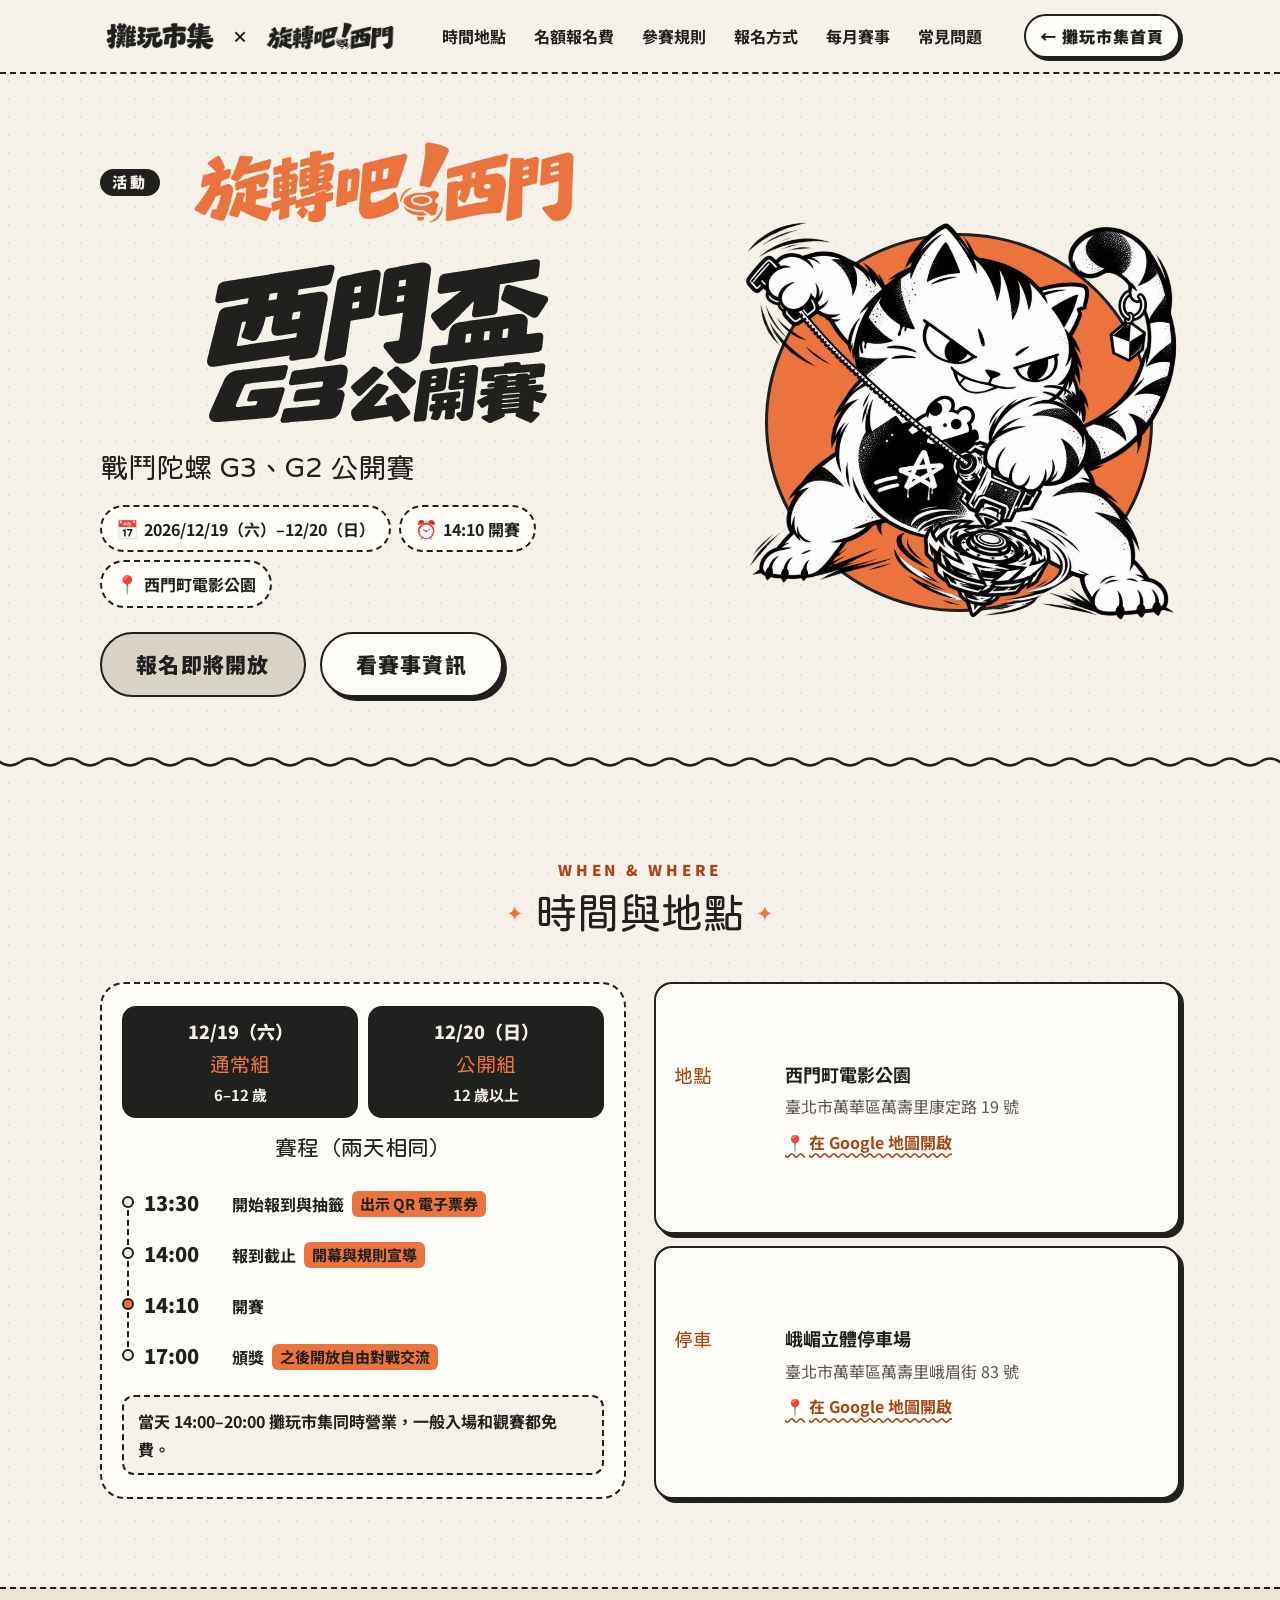
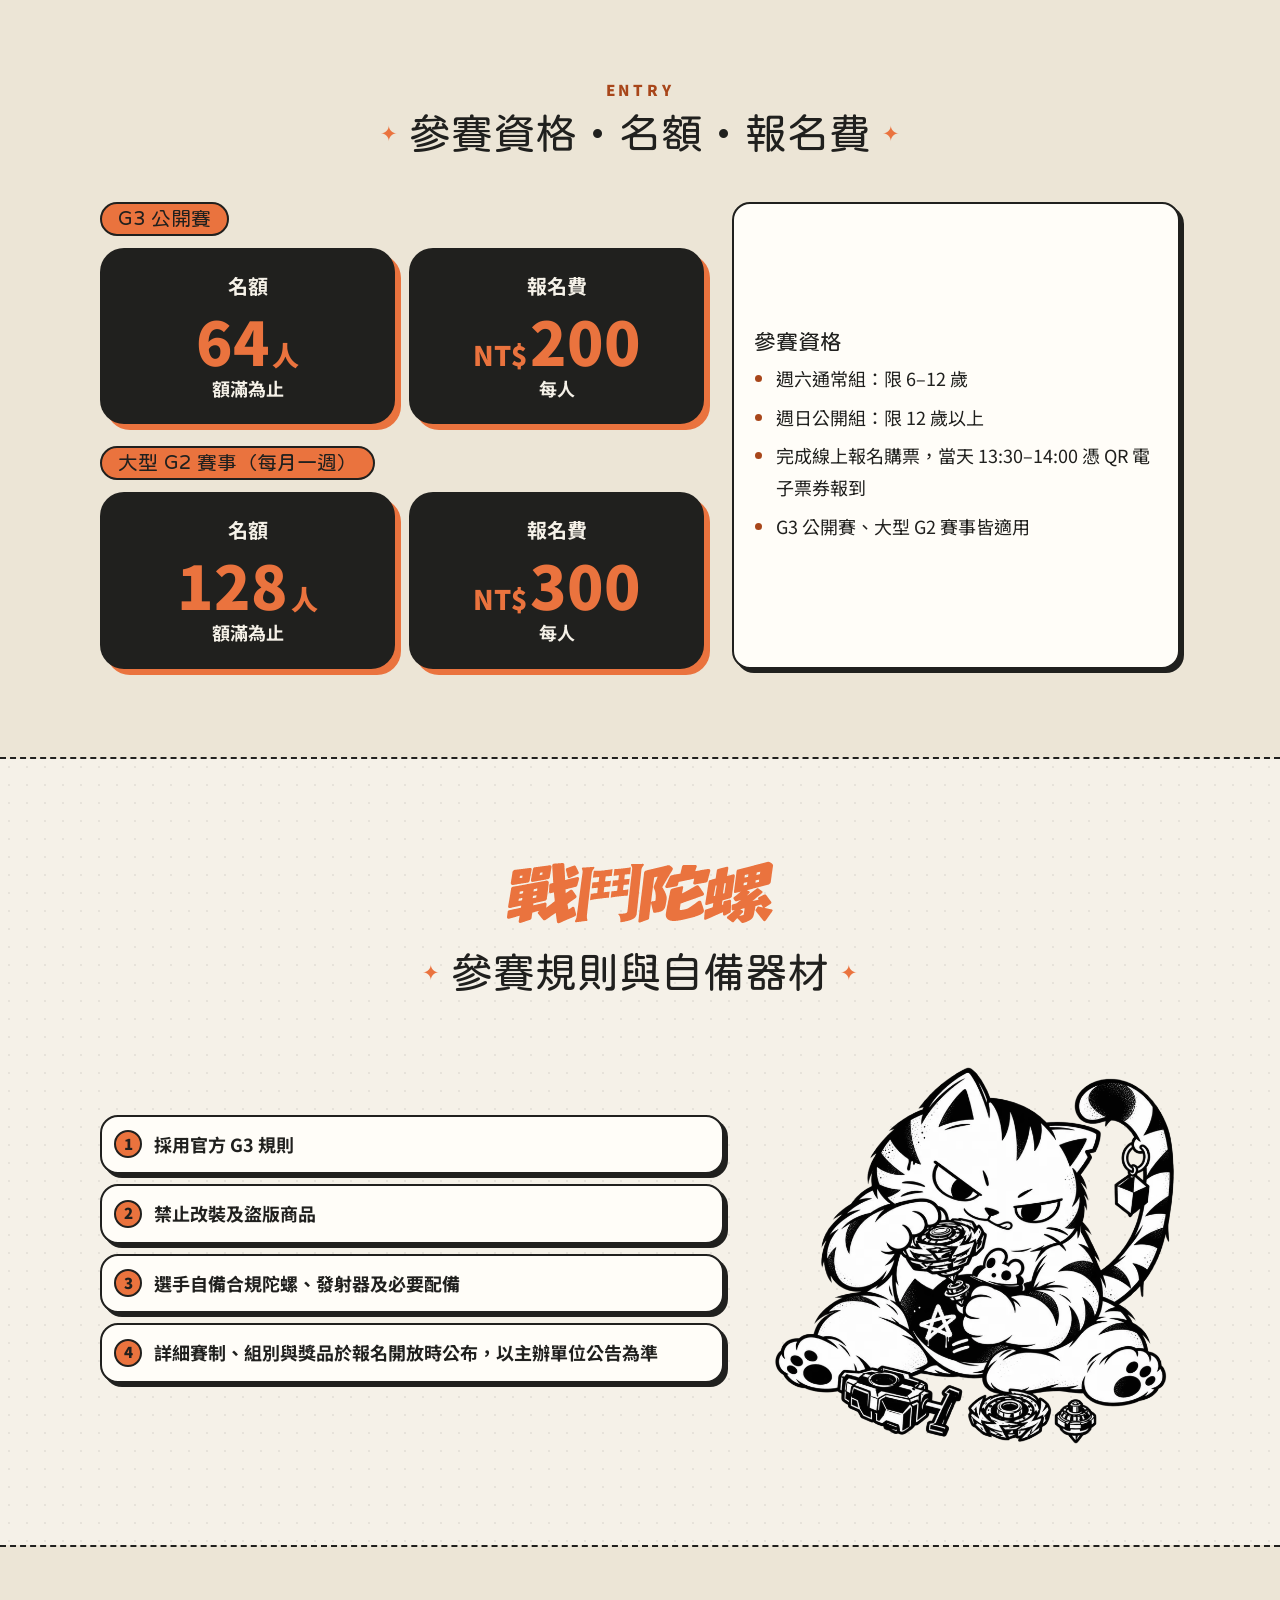
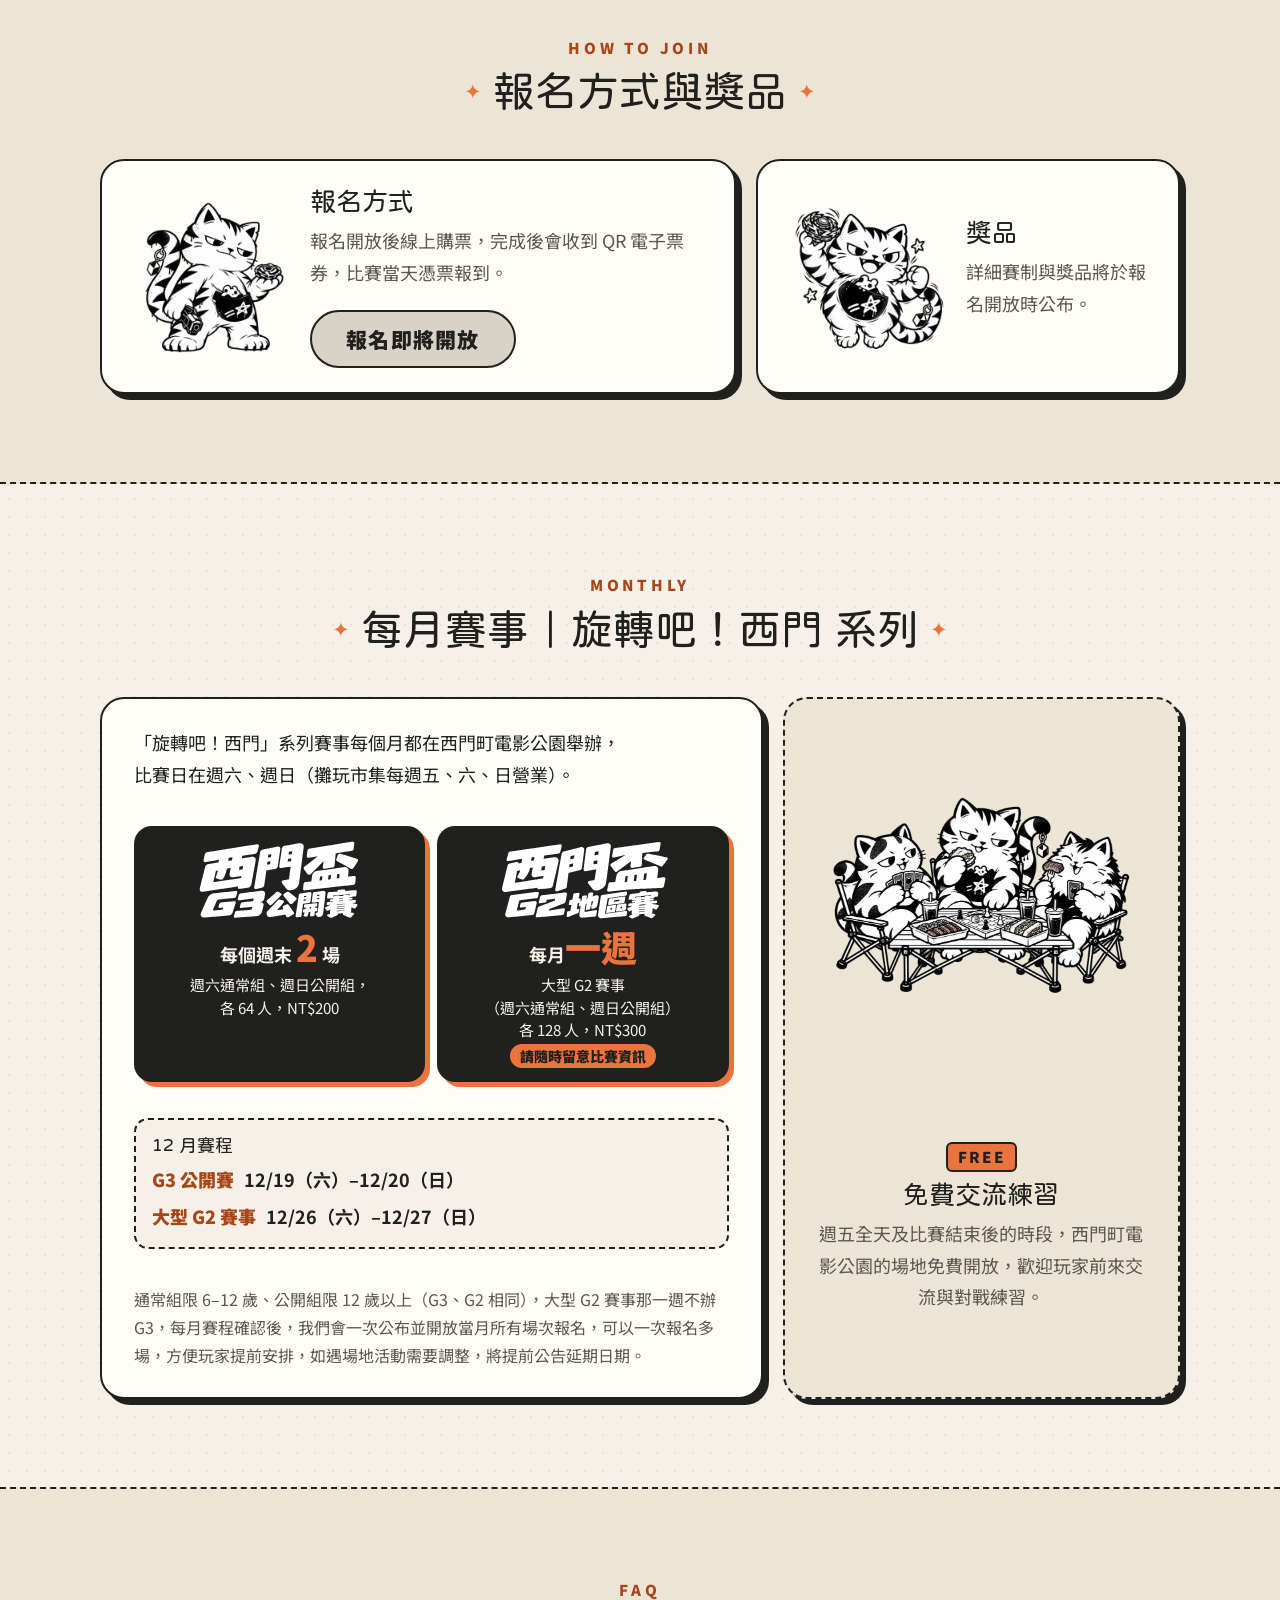
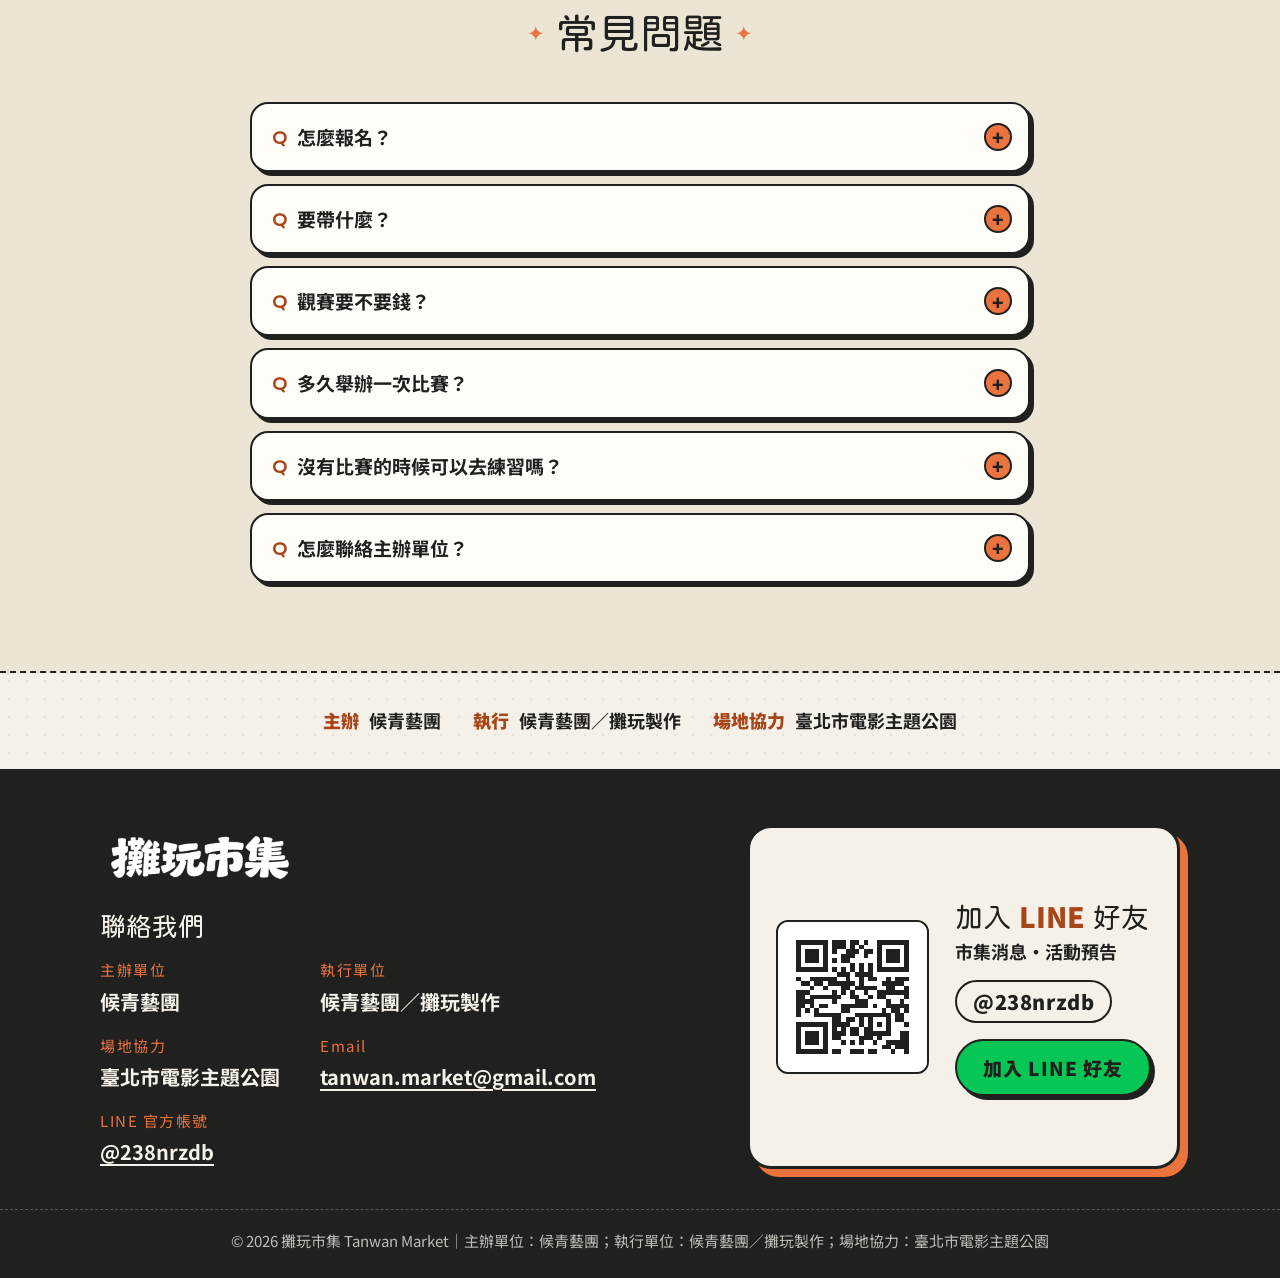
==== cup/index.html @ 3380a04d "同一段文字中間的句號改為逗號" ====
<!doctype html>
<html lang="zh-Hant-TW">
<head>
  <meta charset="utf-8">
  <meta name="viewport" content="width=device-width, initial-scale=1">

  <title>旋轉吧！西門｜西門盃 G3 公開賽 戰鬥陀螺 12/19（六）–12/20（日）｜攤玩市集</title>
  <meta name="description" content="旋轉吧！西門｜西門盃 G3 公開賽，2026/12/19（六）–12/20（日）在西門町電影公園舉行，週六通常組（6–12 歲）、週日公開組（12 歲以上），64 人，報名費每人 NT$200，觀賽免費，報名即將開放，每個週末舉辦 G3、每月一週大型 G2 賽事。">
  <meta name="theme-color" content="#F5F1E8">
  <link rel="canonical" href="https://tanwanmarket.com/cup/">

  <!-- Open Graph（分享到 LINE / Facebook 時顯示）：og:image 必須是完整網址 -->
  <meta property="og:type" content="website">
  <meta property="og:locale" content="zh_TW">
  <meta property="og:site_name" content="攤玩市集">
  <meta property="og:title" content="旋轉吧！西門｜西門盃 G3 公開賽 戰鬥陀螺">
  <meta property="og:description" content="2026/12/19（六）–12/20（日）西門町電影公園｜週六通常組、週日公開組各 64 人，觀賽免費，報名即將開放。">
  <meta property="og:url" content="https://tanwanmarket.com/cup/">
  <meta property="og:image" content="https://tanwanmarket.com/assets/cup/og-cup.png">
  <meta property="og:image:width" content="1200">
  <meta property="og:image:height" content="630">
  <meta property="og:image:alt" content="旋轉吧！西門字標、西門盃 G3 公開賽字卡與發射戰鬥陀螺的攤玩貓">
  <meta name="twitter:card" content="summary_large_image">
  <meta name="twitter:title" content="旋轉吧！西門｜西門盃 G3 公開賽 戰鬥陀螺">
  <meta name="twitter:description" content="2026/12/19（六）–12/20（日）西門町電影公園｜報名即將開放。">
  <meta name="twitter:image" content="https://tanwanmarket.com/assets/cup/og-cup.png">

  <link rel="icon" type="image/png" href="../assets/favicon.png">
  <link rel="apple-touch-icon" href="../assets/favicon.png">

  <link rel="preconnect" href="https://fonts.googleapis.com">
  <link rel="preconnect" href="https://fonts.gstatic.com" crossorigin>
  <link href="https://fonts.googleapis.com/css2?family=Huninn&family=Noto+Sans+TC:wght@400;500;700;900&display=swap" rel="stylesheet">
  <link rel="stylesheet" href="../styles.css">
  <link rel="stylesheet" href="cup.css">
  <script src="../scroll-top.js"></script>
</head>
<body class="cup-page">
  <a class="skip-link" href="#main">跳到主要內容</a>

  <header class="site-header">
    <div class="container header-inner">
      <div class="cup-brand">
        <a class="header-logo" href="../" aria-label="回攤玩市集首頁">
          <img src="../assets/logo-black.png" alt="攤玩市集" width="1200" height="391">
        </a>
        <span class="cup-brand-x" aria-hidden="true">×</span>
        <img class="cup-brand-event" src="../assets/cup/spin-ximen-black.webp" alt="旋轉吧！西門" width="1200" height="346">
      </div>
      <nav class="header-nav" aria-label="賽事選單">
        <ul>
          <li><a href="#when">時間地點</a></li>
          <li><a href="#entry">名額報名費</a></li>
          <li><a href="#rules">參賽規則</a></li>
          <li><a href="#signup">報名方式</a></li>
          <li><a href="#monthly">每月賽事</a></li>
          <li><a href="#faq">常見問題</a></li>
        </ul>
      </nav>
      <a class="btn btn-sm btn-ghost" href="../">← 攤玩市集首頁</a>
    </div>
  </header>

  <main id="main">

    <!-- ===================== 1. 賽事名稱（主視覺） ===================== -->
    <section class="cup-hero" id="top">
      <div class="container cup-hero-inner">
        <div class="cup-hero-text">
          <div class="cup-event">
            <span class="cup-event-label">活動</span>
            <img class="cup-event-logo" src="../assets/cup/spin-ximen-orange.webp" alt="旋轉吧！西門" width="1200" height="346" fetchpriority="high">
          </div>
          <h1 class="cup-title">
            <picture>
              <source srcset="../assets/cup/ximen-cup-g3-black.svg" type="image/svg+xml">
              <img src="../assets/cup/ximen-cup-g3-black.webp" alt="西門盃 G3 公開賽" width="1200" height="400" fetchpriority="high">
            </picture>
          </h1>
          <p class="cup-sub">戰鬥陀螺 G3、G2 公開賽</p>

          <ul class="hero-facts">
            <li><span class="fact-icon" aria-hidden="true">📅</span>2026/12/19（六）–12/20（日）</li>
            <li><span class="fact-icon" aria-hidden="true">⏰</span>14:10 開賽</li>
            <li><span class="fact-icon" aria-hidden="true">📍</span>西門町電影公園</li>
          </ul>

          <div class="hero-actions">
            <!-- ✏️ 報名按鈕：之後換成售票平台連結（寫法見 #signup 區塊的註解） -->
            <button class="btn btn-lg btn-disabled" type="button" disabled>報名即將開放</button>
            <a class="btn btn-ghost btn-lg" href="#when">看賽事資訊</a>
          </div>
        </div>
        <div class="cup-hero-art">
          <img src="../assets/cup/cat-rip.webp" alt="攤玩貓用力拉繩，發射戰鬥陀螺" width="800" height="800" fetchpriority="high">
        </div>
      </div>
    </section>

    <!-- ===================== 2–3. 日期時間、地點 ===================== -->
    <section class="section" id="when" aria-labelledby="when-title">
      <div class="container">
        <header class="section-head">
          <p class="eyebrow">WHEN &amp; WHERE</p>
          <h2 id="when-title">時間與地點</h2>
        </header>

        <div class="cup-when">
          <div class="schedule cup-schedule">
            <ul class="cup-days">
              <li><span class="cup-day-date">12/19（六）</span><span class="cup-day-group">通常組<small>6–12 歲</small></span></li>
              <li><span class="cup-day-date">12/20（日）</span><span class="cup-day-group">公開組<small>12 歲以上</small></span></li>
            </ul>
            <h3>賽程（兩天相同）</h3>
            <ol class="timeline cup-timeline">
              <li><time>13:30</time><span>開始報到與抽籤<small>出示 QR 電子票券</small></span></li>
              <li><time>14:00</time><span>報到截止<small>開幕與規則宣導</small></span></li>
              <li class="is-key"><time>14:10</time><span>開賽</span></li>
              <li><time>17:00</time><span>頒獎<small>之後開放自由對戰交流</small></span></li>
            </ol>
            <p class="cup-note">當天 14:00–20:00 攤玩市集同時營業，一般入場和觀賽都免費。</p>
          </div>

          <dl class="info-list">
            <div class="info-item">
              <dt>地點</dt>
              <dd>
                西門町電影公園<br>
                <span class="muted">臺北市萬華區萬壽里康定路 19 號</span><br>
                <a class="map-link" href="https://www.google.com/maps/search/?api=1&amp;query=%E8%87%BA%E5%8C%97%E5%B8%82%E8%90%AC%E8%8F%AF%E5%8D%80%E5%BA%B7%E5%AE%9A%E8%B7%AF19%E8%99%9F%20%E8%A5%BF%E9%96%80%E7%94%BA%E9%9B%BB%E5%BD%B1%E5%85%AC%E5%9C%92" target="_blank" rel="noopener">在 Google 地圖開啟<span class="sr-only">（另開新分頁）</span></a>
              </dd>
            </div>
            <div class="info-item">
              <dt>停車</dt>
              <dd>
                峨嵋立體停車場<br>
                <span class="muted">臺北市萬華區萬壽里峨眉街 83 號</span><br>
                <a class="map-link" href="https://www.google.com/maps/search/?api=1&amp;query=%E8%87%BA%E5%8C%97%E5%B8%82%E8%90%AC%E8%8F%AF%E5%8D%80%E5%B3%A8%E7%9C%89%E8%A1%9783%E8%99%9F%20%E5%B3%A8%E5%B5%8B%E7%AB%8B%E9%AB%94%E5%81%9C%E8%BB%8A%E5%A0%B4" target="_blank" rel="noopener">在 Google 地圖開啟<span class="sr-only">（另開新分頁）</span></a>
              </dd>
            </div>
          </dl>
        </div>
      </div>
    </section>

    <!-- ===================== 4–5. 參賽資格、名額與報名費 ===================== -->
    <section class="section section-alt" id="entry" aria-labelledby="entry-title">
      <div class="container">
        <header class="section-head">
          <p class="eyebrow">ENTRY</p>
          <h2 id="entry-title"><span class="nobr">參賽資格・</span><span class="nobr">名額・報名費</span></h2>
        </header>

        <div class="cup-entry">
          <div class="cup-entry-groups">
          <section class="cup-entry-group">
            <h3 class="cup-entry-label">G3 公開賽</h3>
            <div class="cup-entry-stats">
              <article class="cup-stat">
                <h4>名額</h4>
                <p class="cup-stat-num">64<span>人</span></p>
                <p class="cup-stat-note">額滿為止</p>
              </article>
              <article class="cup-stat">
                <h4>報名費</h4>
                <p class="cup-stat-num"><span class="cup-stat-unit">NT$</span>200</p>
                <p class="cup-stat-note">每人</p>
              </article>
            </div>
          </section>
          <section class="cup-entry-group">
            <h3 class="cup-entry-label">大型 G2 賽事<span class="nobr">（每月一週）</span></h3>
            <div class="cup-entry-stats">
              <article class="cup-stat">
                <h4>名額</h4>
                <p class="cup-stat-num">128<span>人</span></p>
                <p class="cup-stat-note">額滿為止</p>
              </article>
              <article class="cup-stat">
                <h4>報名費</h4>
                <p class="cup-stat-num"><span class="cup-stat-unit">NT$</span>300</p>
                <p class="cup-stat-note">每人</p>
              </article>
            </div>
          </section>
          </div>
          <article class="rule-card cup-entry-card">
            <h3>參賽資格</h3>
            <ul>
              <li>週六通常組：<span class="nobr">限 6–12 歲</span></li>
              <li>週日公開組：<span class="nobr">限 12 歲以上</span></li>
              <li>完成線上報名購票，當天 <span class="nobr">13:30–14:00</span> 憑 QR 電子票券報到</li>
              <li>G3 公開賽、大型 G2 賽事皆適用</li>
            </ul>
          </article>
        </div>
      </div>
    </section>

    <!-- ===================== 6. 參賽規則與自備器材 ===================== -->
    <section class="section" id="rules" aria-labelledby="rules-title">
      <div class="container">
        <header class="section-head">
          <picture class="cup-deco">
            <source srcset="../assets/cup/beyblade-title-orange.svg" type="image/svg+xml">
            <img src="../assets/cup/beyblade-title-orange.webp" alt="" width="1200" height="400" loading="lazy">
          </picture>
          <h2 id="rules-title">參賽規則與自備器材</h2>
        </header>

        <div class="cup-rules">
          <ul class="cup-rule-list">
            <li>採用官方 G3 規則</li>
            <li>禁止改裝及盜版商品</li>
            <li>選手自備合規陀螺、發射器及必要配備</li>
            <li>詳細賽制、組別與獎品於報名開放時公布，以主辦單位公告為準</li>
          </ul>
          <div class="cup-rules-art">
            <img src="../assets/cup/cat-tune.webp" alt="攤玩貓坐著調整戰鬥陀螺" width="800" height="800" loading="lazy">
          </div>
        </div>
      </div>
    </section>

    <!-- ===================== 7–8. 報名方式、獎品 ===================== -->
    <section class="section section-alt" id="signup" aria-labelledby="signup-title">
      <div class="container">
        <header class="section-head">
          <p class="eyebrow">HOW TO JOIN</p>
          <h2 id="signup-title">報名方式與獎品</h2>
        </header>

        <div class="cup-signup">
          <article class="cup-card cup-card-signup">
            <img class="cup-card-cat" src="../assets/cup/cat-challenge.webp" alt="攤玩貓拿著戰鬥陀螺，準備賽前挑戰" width="800" height="800" loading="lazy">
            <div>
              <h3>報名方式</h3>
              <p>報名開放後線上購票，完成後會收到 QR 電子票券，比賽當天憑票報到。</p>
              <!-- ✏️ 報名按鈕：之後換成售票平台連結，例如
                   <a class="btn btn-lg" href="售票平台網址" target="_blank" rel="noopener">立即報名<span class="sr-only">（另開新分頁）</span></a>
                   主視覺的「報名即將開放」按鈕也要一起換。 -->
              <button class="btn btn-lg btn-disabled" type="button" disabled>報名即將開放</button>
            </div>
          </article>
          <article class="cup-card">
            <img class="cup-card-cat" src="../assets/cup/cat-victory.webp" alt="攤玩貓舉著陀螺勝利歡呼" width="800" height="800" loading="lazy">
            <div>
              <h3>獎品</h3>
              <p>詳細賽制與獎品將於報名開放時公布。</p>
            </div>
          </article>
        </div>
      </div>
    </section>

    <!-- ===================== 每月賽事（旋轉吧！西門 系列） ===================== -->
    <section class="section" id="monthly" aria-labelledby="monthly-title">
      <div class="container">
        <header class="section-head">
          <p class="eyebrow">MONTHLY</p>
          <h2 id="monthly-title"><span class="nobr">每月賽事｜</span><span class="nobr">旋轉吧！西門 系列</span></h2>
        </header>

        <div class="cup-monthly">
          <article class="cup-card cup-monthly-main">
            <p>「旋轉吧！西門」系列賽事每個月都在西門町電影公園舉辦，<span class="nobr">比賽日在週六、週日</span>（攤玩市集每週五、六、日營業）。</p>
            <ul class="cup-monthly-types">
              <li><picture class="cup-monthly-mark"><source srcset="../assets/cup/ximen-cup-g3-white.svg" type="image/svg+xml"><img src="../assets/cup/ximen-cup-g3-white.webp" alt="西門盃 G3 公開賽" width="1200" height="400" loading="lazy"></picture><span class="cup-monthly-count">每個週末 <strong>2</strong> 場</span><span class="cup-monthly-detail">週六通常組、週日公開組，<span class="nobr">各 64 人，NT$200</span></span></li>
              <li><picture class="cup-monthly-mark"><source srcset="../assets/cup/ximen-cup-g2-white.svg" type="image/svg+xml"><img src="../assets/cup/ximen-cup-g2-white.webp" alt="西門盃 G2 地區賽" width="1200" height="400" loading="lazy"></picture><span class="cup-monthly-count">每月<strong>一週</strong></span><span class="cup-monthly-detail">大型 G2 賽事<span class="nobr">（週六通常組、週日公開組）</span><br><span class="nobr">各 128 人，NT$300</span></span><span class="cup-monthly-tip">請隨時留意比賽資訊</span></li>
            </ul>
            <div class="cup-month-plan">
              <h3>12 月賽程</h3>
              <ul>
                <li><span class="cup-month-type">G3 公開賽</span><span><span class="nobr">12/19（六）–12/20（日）</span></span></li>
                <li><span class="cup-month-type">大型 G2 賽事</span><span class="nobr">12/26（六）–12/27（日）</span></li>
              </ul>
            </div>
            <p class="cup-monthly-note">通常組<span class="nobr">限 6–12 歲</span>、公開組<span class="nobr">限 12 歲以上</span>（G3、G2 相同），大型 G2 賽事那一週不辦 G3，每月賽程確認後，我們會一次公布並開放當月所有場次報名，可以一次報名多場，方便玩家提前安排，如遇場地活動需要調整，將提前公告延期日期。</p>
          </article>
          <article class="cup-card cup-practice">
            <img class="cup-card-cat cup-practice-art" src="../assets/cup/cat-friends-camp.webp" alt="攤玩貓和朋友在露營桌邊吃東西、玩桌遊" width="900" height="675" loading="lazy">
            <div>
              <p class="cup-practice-tag">FREE</p>
              <h3>免費交流練習</h3>
              <p>週五全天及比賽結束後的時段，西門町電影公園的場地免費開放，歡迎玩家前來交流與對戰練習。</p>
            </div>
          </article>
        </div>
      </div>
    </section>

    <!-- ===================== 9. 注意事項／FAQ ===================== -->
    <section class="section section-alt" id="faq" aria-labelledby="faq-title">
      <div class="container container-narrow">
        <header class="section-head">
          <p class="eyebrow">FAQ</p>
          <h2 id="faq-title">常見問題</h2>
        </header>

        <div class="faq-list">
          <details class="faq">
            <summary>怎麼報名？</summary>
            <div class="faq-body"><p>報名開放後線上購票，完成後會收到 QR 電子票券，比賽當天 13:30 開始報到、14:00 報到截止，現場出示 QR 電子票券即可。</p></div>
          </details>
          <details class="faq">
            <summary>要帶什麼？</summary>
            <div class="faq-body"><p>QR 電子票券，以及自備的合規陀螺、發射器及必要配備，禁止改裝及盜版商品。</p></div>
          </details>
          <details class="faq">
            <summary>觀賽要不要錢？</summary>
            <div class="faq-body"><p>不用，觀賽免費，當天 14:00–20:00 攤玩市集同時營業，一般入場也免費。</p></div>
          </details>
          <details class="faq">
            <summary>多久舉辦一次比賽？</summary>
            <div class="faq-body"><p>每個週末都有比賽：週六通常組、週日公開組各 1 場 G3 公開賽；每月一週舉辦大型 G2 賽事（週六通常組、週日公開組），該週不辦 G3，通常組<span class="nobr">限 6–12 歲</span>、公開組<span class="nobr">限 12 歲以上</span>，當月賽程確認後會一次開放報名，可以一次報名多場，請追蹤 LINE 官方帳號 <a href="https://line.me/R/ti/p/@238nrzdb" target="_blank" rel="noopener">@238nrzdb<span class="sr-only">（另開新分頁）</span></a> 取得最新公告。</p></div>
          </details>
          <details class="faq">
            <summary>沒有比賽的時候可以去練習嗎？</summary>
            <div class="faq-body"><p>可以，週五全天及比賽結束後的時段，西門町電影公園的場地免費開放，歡迎來交流與對戰練習。</p></div>
          </details>
          <details class="faq">
            <summary>怎麼聯絡主辦單位？</summary>
            <div class="faq-body"><p>Email：<a href="mailto:tanwan.market@gmail.com">tanwan.market@gmail.com</a>；LINE 官方帳號：<a href="https://line.me/R/ti/p/@238nrzdb" target="_blank" rel="noopener">@238nrzdb<span class="sr-only">（另開新分頁）</span></a></p></div>
          </details>
        </div>
      </div>
    </section>

    <!-- ===================== 10. 主辦與場地協力 ===================== -->
    <section class="section cup-org" aria-labelledby="org-title">
      <div class="container">
        <h2 id="org-title" class="sr-only">主辦與場地協力</h2>
        <dl class="cup-org-list">
          <div><dt>主辦</dt><dd>候青藝團</dd></div>
          <div><dt>執行</dt><dd>候青藝團／攤玩製作</dd></div>
          <div><dt>場地協力</dt><dd>臺北市電影主題公園</dd></div>
        </dl>
      </div>
    </section>

  </main>

  <!-- ===================== 11. 頁尾／聯絡（同首頁） ===================== -->
  <footer class="site-footer" id="contact" aria-labelledby="contact-title">
    <div class="container footer-inner">
      <div class="footer-info">
        <img class="footer-logo" src="../assets/logo-white.png" alt="攤玩市集" width="1200" height="391" loading="lazy">
        <h2 id="contact-title">聯絡我們</h2>
        <ul class="contact-list">
          <li>
            <span class="contact-label">主辦單位</span>
            <span class="contact-value">候青藝團</span>
          </li>
          <li>
            <span class="contact-label">執行單位</span>
            <span class="contact-value">候青藝團／攤玩製作</span>
          </li>
          <li>
            <span class="contact-label">場地協力</span>
            <span class="contact-value">臺北市電影主題公園</span>
          </li>
          <li>
            <span class="contact-label">Email</span>
            <a href="mailto:tanwan.market@gmail.com">tanwan.market@gmail.com</a>
          </li>
          <li>
            <span class="contact-label">LINE 官方帳號</span>
            <a href="https://line.me/R/ti/p/@238nrzdb" target="_blank" rel="noopener">@238nrzdb<span class="sr-only">（另開新分頁）</span></a>
          </li>
        </ul>
      </div>
      <!-- LINE 加好友卡片：QR code 內容為 https://lin.ee/N8RTbE3（assets/line-qr-code.svg）；手機版不顯示 QR code -->
      <div class="line-card">
        <img class="line-card-qr" src="../assets/line-qr-code.svg" alt="攤玩市集 LINE 官方帳號加好友 QR code，ID：@238nrzdb" width="168" height="168" loading="lazy">
        <div class="line-card-body">
          <p class="line-card-title">加入 <span>LINE</span> 好友</p>
          <p class="line-card-sub">市集消息・活動預告</p>
          <a class="line-card-id" href="https://line.me/R/ti/p/@238nrzdb" target="_blank" rel="noopener">@238nrzdb<span class="sr-only">（另開新分頁）</span></a>
          <a class="btn btn-line" href="https://line.me/R/ti/p/@238nrzdb" target="_blank" rel="noopener">加入 LINE 好友<span class="sr-only">（另開新分頁）</span></a>
        </div>
      </div>
    </div>
    <p class="copyright"><span class="nobr">© 2026 攤玩市集 Tanwan Market</span>｜<span class="nobr">主辦單位：候青藝團；</span><span class="nobr">執行單位：候青藝團／攤玩製作；</span><span class="nobr">場地協力：臺北市電影主題公園</span></p>
  </footer>
</body>
</html>
---- styles.css ----
/* =========================================================
   攤玩市集 — 溫暖、有玩心的街頭市集風
   品牌色：品牌黑 #20201E／暖米白 #F5F1E8／活動橘 #EA733E
   ========================================================= */

:root {
  --ink: #20201E;
  --paper: #F5F1E8;
  --paper-deep: #ECE5D6;
  --white: #FFFDF8;
  --orange: #EA733E;
  --orange-ink: #A8461A;      /* 米白底上的橘色小字，對比 ≥ 4.5 */
  --muted: #5A574F;
  --line: #20201E;

  --font-body: "Noto Sans TC", "PingFang TC", "Microsoft JhengHei", system-ui, sans-serif;
  --font-fun: "Huninn", "Noto Sans TC", "PingFang TC", "Microsoft JhengHei", sans-serif;

  --radius: 18px;
  --shadow: 4px 4px 0 var(--ink);
  --shadow-lg: 6px 6px 0 var(--ink);
  --header-h: 64px;
}

/* ---------- base ---------- */
*,
*::before,
*::after { box-sizing: border-box; }

html {
  scroll-behavior: smooth;
  scroll-padding-top: calc(var(--header-h) + 12px);
  -webkit-text-size-adjust: 100%;
}

body {
  margin: 0;
  background: var(--paper);
  color: var(--ink);
  font-family: var(--font-body);
  font-size: 1.125rem;
  line-height: 1.75;
  /* 淡淡的紙張點點紋理 */
  background-image: radial-gradient(rgba(32, 32, 30, .07) 1px, transparent 1px);
  background-size: 18px 18px;
}

img { max-width: 100%; height: auto; display: block; }

h1, h2, h3 { line-height: 1.3; margin: 0; text-wrap: balance; }
h2, h3 { font-family: var(--font-fun); font-weight: 400; }

p { margin: 0 0 1em; }

a { color: inherit; }

:focus-visible {
  outline: 3px solid var(--orange);
  outline-offset: 3px;
  border-radius: 6px;
}

.sr-only {
  position: absolute !important;
  width: 1px; height: 1px;
  padding: 0; margin: -1px;
  overflow: hidden; clip: rect(0 0 0 0);
  white-space: nowrap; border: 0;
}

.skip-link {
  position: absolute;
  left: 12px; top: -60px;
  z-index: 100;
  background: var(--ink);
  color: var(--paper);
  padding: 10px 16px;
  border-radius: 10px;
  text-decoration: none;
  font-weight: 700;
}
.skip-link:focus { top: 12px; }

.container {
  width: 100%;
  max-width: 1120px;
  margin: 0 auto;
  padding: 0 20px;
}
.container-narrow { max-width: 820px; }

.muted { color: var(--muted); }

/* ---------- buttons ---------- */
.btn {
  display: inline-flex;
  align-items: center;
  justify-content: center;
  gap: .4em;
  min-height: 48px;
  padding: 10px 26px;
  border: 2.5px solid var(--ink);
  border-radius: 999px;
  background: var(--orange);
  color: var(--ink);
  font-family: var(--font-body);
  font-size: 1.1875rem;
  font-weight: 900;
  letter-spacing: .06em;
  text-decoration: none;
  box-shadow: var(--shadow);
  transition: transform .15s ease, box-shadow .15s ease, background-color .15s ease;
}
.btn:hover {
  transform: translate(-2px, -2px);
  box-shadow: var(--shadow-lg);
}
.btn:active {
  transform: translate(3px, 3px);
  box-shadow: 1px 1px 0 var(--ink);
}
.btn-lg { min-height: 56px; padding: 12px 34px; font-size: 1.3125rem; }
.btn-sm { min-height: 40px; padding: 6px 18px; font-size: 1rem; box-shadow: 3px 3px 0 var(--ink); }
.btn-ghost { background: var(--white); }
.btn-line { background: #06C755; color: var(--ink); }
.btn-disabled,
.btn-disabled:hover {
  background: #D9D3C7;
  color: var(--ink);
  box-shadow: none;
  transform: none;
  cursor: not-allowed;
}

/* ---------- sticker label ---------- */
.sticker {
  display: inline-block;
  margin: 0 0 14px;
  padding: 4px 14px;
  background: var(--white);
  border: 2px solid var(--ink);
  border-radius: 8px;
  font-family: var(--font-fun);
  font-size: 1rem;
  letter-spacing: .05em;
  transform: rotate(-3deg);
  box-shadow: 3px 3px 0 var(--ink);
}
.sticker-orange { background: var(--orange); }

/* ---------- header ---------- */
.site-header {
  position: sticky;
  top: 0;
  z-index: 50;
  background: rgba(245, 241, 232, .94);
  backdrop-filter: blur(6px);
  border-bottom: 2px dashed var(--ink);
}
.header-inner {
  display: flex;
  align-items: center;
  justify-content: space-between;
  gap: 16px;
  height: var(--header-h);
}
.header-logo img { width: 120px; }
.header-nav { display: none; }
.header-nav ul {
  display: flex;
  gap: 4px;
  list-style: none;
  margin: 0; padding: 0;
}
.header-nav a {
  display: block;
  padding: 6px 12px;
  border-radius: 999px;
  font-weight: 700;
  font-size: 1rem;
  text-decoration: none;
}
.header-nav a:hover { background: var(--paper-deep); }

/* ---------- hero ---------- */
.hero {
  position: relative;
  padding: 36px 0 56px;
  overflow: hidden;
}
.hero::after {
  /* 底部手繪波浪 */
  content: "";
  position: absolute;
  left: 0; right: 0; bottom: 0;
  height: 14px;
  background: url("data:image/svg+xml,%3Csvg xmlns='http://www.w3.org/2000/svg' width='40' height='14' viewBox='0 0 40 14'%3E%3Cpath d='M0 7 Q10 0 20 7 T40 7' fill='none' stroke='%2320201E' stroke-width='2.5'/%3E%3C/svg%3E") repeat-x center / 40px 14px;
}
.hero-inner {
  display: grid;
  gap: 8px;
  align-items: center;
}
.hero-text { text-align: center; }
.hero-title img {
  width: min(88%, 460px);
  margin: 0 auto;
}
.hero-tagline {
  margin: 14px 0 4px;
  font-family: var(--font-fun);
  font-size: clamp(1.875rem, 6.5vw, 2.75rem);
  line-height: 1.3;
}
.hero-tagline::after {
  content: "";
  display: block;
  width: 5.5em;
  height: 10px;
  margin: 2px auto 0;
  background: url("data:image/svg+xml,%3Csvg xmlns='http://www.w3.org/2000/svg' width='120' height='10' viewBox='0 0 120 10'%3E%3Cpath d='M2 6 C30 1 60 9 118 3' fill='none' stroke='%23EA733E' stroke-width='5' stroke-linecap='round'/%3E%3C/svg%3E") no-repeat center / 100% 100%;
}
.hero-sub {
  color: var(--muted);
  font-weight: 500;
  margin-bottom: 18px;
}
.hero-facts {
  display: flex;
  flex-wrap: wrap;
  justify-content: center;
  gap: 8px;
  list-style: none;
  margin: 0 0 24px;
  padding: 0;
}
.hero-facts li {
  display: inline-flex;
  align-items: center;
  gap: 6px;
  padding: 6px 14px;
  background: var(--white);
  border: 2px dashed var(--ink);
  border-radius: 999px;
  font-weight: 700;
  font-size: 1rem;
}
.fact-icon { font-size: 1.125rem; }
.hero-actions {
  display: flex;
  flex-wrap: wrap;
  justify-content: center;
  gap: 14px;
}
.hero-art {
  position: relative;
  order: -1;
  width: min(72%, 300px);
  margin: 0 auto;
}
.hero-art::before {
  /* 橘色太陽背景，呼應 LINE 海報 */
  content: "";
  position: absolute;
  inset: 10% 6% 4% 10%;
  background: var(--orange);
  border-radius: 50%;
  z-index: -1;
}
.hero-art img { position: relative; }
.hero-burst {
  position: absolute;
  top: 4%;
  right: 0;
  font-size: 2.25rem;
  line-height: 1;
  color: var(--ink);
  transform: rotate(12deg);
}
.hero-burst-2 { top: auto; bottom: 18%; left: -4%; right: auto; font-size: 1.5rem; color: var(--orange-ink); }

/* ---------- 西門盃：字卡徽章（首頁橫幅與 /cup/ 共用） ---------- */
.cup-badge {
  display: inline-flex;
  align-items: center;
  gap: .35em;
  margin: 0;
  padding: 4px 14px 4px 10px;
  background: var(--ink);
  color: var(--paper);
  border: 2px solid var(--ink);
  border-radius: 999px;
  font-weight: 900;
  font-size: .9375rem;
  letter-spacing: .1em;
  transform: rotate(-2deg);
  box-shadow: 3px 3px 0 var(--white);
}
.cup-badge::before { content: "★"; color: var(--orange); letter-spacing: 0; }

/* ---------- 首頁：西門盃橫幅 ---------- */
.cup-promo { padding: 36px 0 4px; }
.cup-promo-card {
  display: grid;
  align-items: center;
  gap: 4px;
  padding: 24px 20px 0;
  background: var(--orange);
  color: var(--ink);
  border: 3px solid var(--ink);
  border-radius: 28px;
  box-shadow: 8px 8px 0 var(--ink);
  text-align: center;
  text-decoration: none;
  overflow: hidden;
  transition: transform .15s ease, box-shadow .15s ease;
}
.cup-promo-card:hover { transform: translate(-2px, -2px); box-shadow: 10px 10px 0 var(--ink); }
.cup-promo-text p { margin: 0; }
.cup-promo-title { margin: 14px auto 6px; }
.cup-promo-title img { width: min(100%, 440px); margin: 0 auto; }
.cup-promo-meta { font-weight: 900; font-size: 1.1875rem; line-height: 1.5; }
.cup-promo-meta > span { display: block; }
.cup-promo-date { font-size: 1.625rem; letter-spacing: .04em; }
.cup-promo-cta {
  display: inline-block;
  margin: 14px 0 10px;
  padding: 8px 22px;
  background: var(--white);
  border: 2.5px solid var(--ink);
  border-radius: 999px;
  box-shadow: var(--shadow);
  font-weight: 900;
  letter-spacing: .06em;
}
.cup-promo-monthly { font-size: .9375rem; font-weight: 900; }
.cup-promo-co { font-size: .9375rem; font-weight: 700; }
.cup-promo-cat { width: min(70%, 260px); margin: 4px auto 0; }
.header-nav .nav-cup a { background: var(--orange); border: 2px solid var(--ink); padding: 4px 12px; }
.header-nav .nav-cup a:hover { background: var(--orange); }

/* ---------- 旋轉吧！西門 活動字標（首頁橫幅） ---------- */
.cup-promo-title .cup-promo-event { width: min(72%, 320px); margin: 0 auto 4px; }

/* 不在中間斷行的文字片段（首頁與 /cup/ 共用） */
.nobr { display: inline-block; }

/* ---------- 首頁：給攤商｜每個週末都有來逛的理由 ---------- */
.vendors-why {
  background-color: var(--white);
  border-top: 2px dashed var(--ink);
}
.vendors-why-intro { display: grid; gap: 12px; align-items: center; margin-bottom: 24px; }
.vendors-why-intro .lead { margin: 0; }
.vendors-why-cat { width: min(55%, 220px); margin: 0 auto; }
.vendors-why-cards {
  list-style: none;
  margin: 0 0 28px;
  padding: 0;
  display: grid;
  grid-auto-rows: 1fr;
  gap: 16px;
}
.vendors-why-card {
  display: flex;
  flex-direction: column;
  justify-content: center;
  gap: 6px;
  padding: 22px 20px;
  background: var(--ink);
  color: var(--paper);
  border-radius: 24px;
  box-shadow: 6px 6px 0 var(--orange);
  text-align: center;
}
.vendors-why-card strong {
  font-weight: 900;
  font-size: clamp(1.75rem, 7vw, 2.25rem);
  line-height: 1.2;
  color: var(--orange);
}
.vendors-why-outro { text-align: center; }
.vendors-why-outro p { font-weight: 700; }
@media (max-width: 959px) {
  .vendors-why .section-head h2 { font-size: min(clamp(1.875rem, 5.5vw, 2.625rem), 7vw); }
}
@media (min-width: 960px) {
  .vendors-why-intro { grid-template-columns: 1fr 220px; gap: 40px; }
  .vendors-why-cat { width: 100%; }
  .vendors-why-cards { grid-template-columns: repeat(2, 1fr); align-items: stretch; gap: 20px; }
}

/* ---------- sections ---------- */
.section { padding: 64px 0; }
.section-alt {
  background-color: var(--paper-deep);
  border-top: 2px dashed var(--ink);
  border-bottom: 2px dashed var(--ink);
}
.section-head { text-align: center; margin-bottom: 28px; }
.eyebrow {
  margin: 0 0 4px;
  color: var(--orange-ink);
  font-weight: 900;
  font-size: .9375rem;
  letter-spacing: .25em;
}
.section-head h2 {
  display: inline-block;
  position: relative;
  font-size: clamp(1.875rem, 5.5vw, 2.625rem);
  padding: 0 .4em;
}
.section-head h2::before,
.section-head h2::after {
  content: "✦";
  position: absolute;
  top: 50%;
  font-size: .5em;
  color: var(--orange);
  transform: translateY(-50%);
}
.section-head h2::before { left: -.6em; }
.section-head h2::after { right: -.6em; }

.lead {
  max-width: 760px;
  margin: 0 auto 36px;
  font-size: 1.1875rem;
  text-align: justify;
}

/* ---------- about: vendors ---------- */
.vendor-grid {
  display: grid;
  grid-template-columns: repeat(2, 1fr);
  gap: 14px;
  list-style: none;
  margin: 0 0 48px;
  padding: 0;
}
.vendor-card {
  position: relative;
  display: flex;
  flex-direction: column;
  align-items: center;
  padding: 14px 12px 16px;
  background: var(--white);
  border: 2.5px solid var(--ink);
  border-radius: var(--radius);
  box-shadow: var(--shadow);
}
.vendor-card:nth-child(odd) { transform: rotate(-1deg); }
.vendor-card:nth-child(even) { transform: rotate(1deg); }
.vendor-card img {
  width: 100%;
  aspect-ratio: 1 / 1;
  object-fit: contain;
}
.vendor-label {
  margin-top: 6px;
  padding: 2px 12px;
  background: var(--orange);
  border: 2px solid var(--ink);
  border-radius: 999px;
  font-family: var(--font-fun);
  font-size: 1.125rem;
}

.feature {
  display: grid;
  gap: 16px;
  align-items: center;
  padding: 24px 20px;
  background: var(--white);
  border: 2.5px dashed var(--ink);
  border-radius: 28px;
}
.feature-art img { width: min(80%, 340px); margin: 0 auto; }
.feature-text { text-align: center; }
.feature-text h3 { font-size: clamp(1.625rem, 5.5vw, 2.25rem); margin-bottom: 8px; }
.feature-text p:last-child { margin-bottom: 0; }

/* ---------- info ---------- */
.info-layout {
  display: grid;
  gap: 24px;
  align-items: center;
}
.info-list {
  margin: 0;
  display: grid;
  gap: 12px;
}
.info-item {
  display: grid;
  grid-template-columns: 5.5em 1fr;
  gap: 12px;
  padding: 16px 18px;
  background: var(--white);
  border: 2.5px solid var(--ink);
  border-radius: var(--radius);
  box-shadow: var(--shadow);
}
.info-item dt {
  font-family: var(--font-fun);
  font-size: 1.1875rem;
  color: var(--orange-ink);
}
.info-item dd { margin: 0; font-weight: 700; }
.info-item .muted { font-weight: 400; font-size: 1rem; }
.map-link {
  display: inline-flex;
  align-items: center;
  gap: 4px;
  margin-top: 6px;
  font-size: 1rem;
  font-weight: 700;
  color: var(--orange-ink);
  text-decoration: underline;
  text-decoration-style: wavy;
  text-underline-offset: 4px;
}
.map-link::before { content: "📍"; text-decoration: none; display: inline-block; }
.info-art img { width: min(80%, 380px); margin: 0 auto; }

/* ---------- fees ---------- */
.fee-layout {
  display: grid;
  gap: 20px;
  margin-bottom: 32px;
}
.price-card {
  position: relative;
  padding: 26px 22px 24px;
  background: var(--ink);
  color: var(--paper);
  border-radius: 24px;
  box-shadow: 6px 6px 0 var(--orange);
  text-align: center;
}
.price-card .sticker { color: var(--ink); align-self: center; }
.price { margin: 4px 0 0; display: flex; flex-direction: column; }
.price-unit { font-weight: 700; letter-spacing: .1em; }
.price-amount {
  font-family: var(--font-body);
  font-weight: 900;
  font-size: clamp(3rem, 13vw, 4rem);
  line-height: 1.1;
  color: var(--orange);
  letter-spacing: .02em;
}
.price-note { margin: 6px 0 20px; font-size: 1rem; opacity: .9; }
.price-next {
  margin-bottom: 20px;
  padding-top: 18px;
  border-top: 2px dashed rgba(245, 241, 232, .5);
}
.price-next h3 { font-size: 1.25rem; margin-bottom: 10px; }
.price-next-list {
  display: grid;
  grid-template-columns: 1fr 1fr;
  gap: 10px;
  list-style: none;
  margin: 0; padding: 0;
}
.price-next-list li {
  display: flex;
  flex-direction: column;
  padding: 10px 8px;
  border: 1.5px solid var(--paper);
  border-radius: 14px;
}
.price-next-plan { font-weight: 700; letter-spacing: .1em; }
.price-next-amount {
  font-weight: 900;
  font-size: 1.625rem;
  line-height: 1.2;
  color: var(--orange);
}
.price-next-unit { font-size: .9375rem; opacity: .9; }
.price-next-cond {
  margin-top: 4px;
  font-size: .9375rem;
  font-weight: 700;
}
.price-next-btn { margin-top: 14px; }
.price-plans { margin-top: 14px; grid-template-columns: repeat(2, minmax(0, 1fr)); }
.price-plans li { padding: 14px 8px; }
.price-plans .price-next-amount { font-size: clamp(1.5rem, 6.8vw, 2.25rem); }
.price-plans + .price-note { margin-top: 12px; }
.price-plans .price-next-cond { font-size: .8125rem; }
.price-included {
  padding-top: 18px;
  border-top: 2px dashed rgba(245, 241, 232, .5);
}
.price-included h3 { font-size: 1.25rem; margin-bottom: 8px; }
.check-list {
  display: flex;
  flex-wrap: wrap;
  justify-content: center;
  gap: 8px;
  list-style: none;
  margin: 0; padding: 0;
}
.check-list li {
  padding: 4px 12px;
  border: 1.5px solid var(--paper);
  border-radius: 999px;
  font-weight: 700;
  font-size: 1rem;
}
.check-list li::before { content: "✓ "; color: var(--orange); }

/* ---------- recruit ---------- */
.recruit-layout { display: grid; gap: 20px; }
.recruit-card h3 { margin-bottom: 10px; }
.recruit-card li + li { margin-top: .6em; }
.recruit-list strong { display: block; }

.rule-cards { display: grid; gap: 14px; }
.rule-card {
  padding: 18px 20px;
  background: var(--white);
  border: 2.5px solid var(--ink);
  border-radius: var(--radius);
  box-shadow: var(--shadow);
}
.rule-card h3 { font-size: 1.375rem; margin-bottom: 6px; }
.rule-card ul, .notice ul {
  margin: 0;
  padding-left: 1.2em;
}
.rule-card li::marker, .notice li::marker { color: var(--orange-ink); }
.rule-card strong { color: var(--orange-ink); }

.schedule {
  padding: 22px 20px;
  margin-bottom: 20px;
  background: var(--white);
  border: 2.5px dashed var(--ink);
  border-radius: 24px;
}
.schedule h3, .notice h3 { font-size: 1.375rem; margin-bottom: 14px; text-align: center; }
.timeline {
  list-style: none;
  margin: 0; padding: 0;
  display: grid;
  gap: 0;
  position: relative;
}
.timeline li {
  position: relative;
  display: grid;
  grid-template-columns: 4.2em 1fr;
  gap: 12px;
  align-items: baseline;
  padding: 8px 0 8px 22px;
}
.timeline li::before {
  /* 小圓點 */
  content: "";
  position: absolute;
  left: 0; top: 50%;
  width: 12px; height: 12px;
  margin-top: -6px;
  background: var(--paper);
  border: 2.5px solid var(--ink);
  border-radius: 50%;
}
.timeline li:not(:last-child)::after {
  /* 虛線連接 */
  content: "";
  position: absolute;
  left: 5px; top: calc(50% + 8px);
  height: calc(100% - 16px);
  border-left: 2px dashed var(--ink);
}
.timeline time {
  font-weight: 900;
  font-size: 1.25rem;
  font-variant-numeric: tabular-nums;
}
.timeline span { font-weight: 700; }
.timeline small {
  display: inline-block;
  margin-left: 8px;
  padding: 0 8px;
  background: var(--orange);
  border-radius: 6px;
  font-size: .9375rem;
  font-weight: 700;
}
.timeline .is-key::before { background: var(--orange); }

.notice {
  padding: 18px 20px;
  background: var(--orange);
  border: 2.5px solid var(--ink);
  border-radius: var(--radius);
  box-shadow: var(--shadow);
}
.notice h3 { margin-bottom: 6px; }
.notice ul {
  display: flex;
  flex-wrap: wrap;
  justify-content: center;
  gap: 4px 28px;
  font-weight: 700;
}
.notice li::marker { color: var(--ink); }

/* ---------- FAQ ---------- */
.faq-list { display: grid; gap: 12px; }
.faq {
  background: var(--white);
  border: 2.5px solid var(--ink);
  border-radius: var(--radius);
  box-shadow: var(--shadow);
  overflow: hidden;
}
.faq summary {
  position: relative;
  display: block;
  padding: 16px 52px 16px 20px;
  font-weight: 700;
  font-size: 1.1875rem;
  cursor: pointer;
  list-style: none;
}
.faq summary::-webkit-details-marker { display: none; }
.faq summary::before {
  content: "Q";
  margin-right: 10px;
  font-family: var(--font-fun);
  color: var(--orange-ink);
}
.faq summary::after {
  content: "+";
  position: absolute;
  right: 16px; top: 50%;
  width: 28px; height: 28px;
  margin-top: -14px;
  display: grid;
  place-items: center;
  background: var(--orange);
  border: 2px solid var(--ink);
  border-radius: 50%;
  font-weight: 900;
  line-height: 1;
  transition: transform .2s ease;
}
.faq[open] summary::after { transform: rotate(45deg); }
.faq summary:focus-visible { outline-offset: -4px; }
.faq-body {
  margin: 0 20px;
  padding: 12px 0 16px;
  border-top: 2px dashed var(--paper-deep);
}
.faq-body p { margin: 0; }
.faq-body p + p { margin-top: .6em; }
.faq-body a { color: var(--orange-ink); font-weight: 700; }

/* ---------- signup ---------- */
.signup-card {
  overflow: hidden;
  background: var(--white);
  border: 3px solid var(--ink);
  border-radius: 28px;
  box-shadow: 8px 8px 0 var(--ink);
}
.signup-banner {
  width: 100%;
  border-bottom: 3px solid var(--ink);
}
.signup-body {
  display: grid;
  gap: 8px;
  align-items: center;
  padding: 28px 22px 8px;
}
.signup-text { text-align: center; }
.signup-text h2 { font-size: clamp(1.875rem, 6.5vw, 2.75rem); margin-bottom: 12px; }
.signup-text p { color: var(--muted); }
.signup-text .signup-deadline {
  display: inline-block;
  padding: 2px 14px;
  background: var(--orange);
  border: 2px solid var(--ink);
  border-radius: 999px;
  color: var(--ink);
  font-weight: 900;
}
.signup-actions {
  display: flex;
  flex-wrap: wrap;
  justify-content: center;
  gap: 14px;
}
.signup-text .signup-privacy { margin-top: 12px; font-size: .9375rem; }
.signup-cat { width: min(70%, 280px); margin: 0 auto; }

/* ---------- footer ---------- */
.site-footer {
  background: var(--ink);
  color: var(--paper);
  padding: 56px 0 24px;
}
.footer-inner {
  display: grid;
  gap: 32px;
  align-items: center;
}
.footer-info { text-align: center; }
.footer-logo { width: 200px; margin: 0 auto 20px; }
.site-footer h2 { font-size: 1.625rem; margin-bottom: 14px; }
.contact-list {
  list-style: none;
  margin: 0 0 22px; padding: 0;
  display: grid;
  gap: 10px;
}
.contact-label {
  display: block;
  font-size: .9375rem;
  letter-spacing: .1em;
  color: var(--orange);
}
.contact-list a,
.contact-value {
  font-size: 1.25rem;
  font-weight: 700;
  color: var(--paper);
  text-underline-offset: 4px;
  word-break: break-all;
}
.line-card {
  display: flex;
  align-items: center;
  justify-content: center;
  gap: 28px;
  padding: 26px 22px;
  background: var(--paper);
  color: var(--ink);
  border: 3px solid var(--ink);
  border-radius: 24px;
  box-shadow: 8px 8px 0 var(--orange);
}
.line-card-qr { display: none; }
.line-card-body { text-align: center; }
.line-card-body p { margin: 0; }
.line-card-title {
  font-family: var(--font-fun);
  font-size: 1.75rem;
  line-height: 1.3;
}
.line-card-title span { color: var(--orange-ink); font-family: var(--font-body); font-weight: 900; }
.line-card-sub { margin-top: 4px; font-weight: 700; }
.line-card-id {
  display: inline-block;
  margin: 12px 0 16px !important;
  padding: 2px 16px;
  border: 2px solid var(--ink);
  border-radius: 999px;
  font-weight: 900;
  font-size: 1.25rem;
  letter-spacing: .03em;
  color: var(--ink);
  text-decoration: none;
  transition: background-color .15s ease;
}
.line-card-id:hover { background: var(--white); text-decoration: underline; text-underline-offset: 3px; }
.line-card .btn-line { display: flex; width: fit-content; margin: 0 auto; white-space: nowrap; }
.line-card-title { white-space: nowrap; }
.copyright {
  margin: 40px 0 0;
  padding-top: 18px;
  padding-left: 16px;
  padding-right: 16px;
  border-top: 1px dashed rgba(245, 241, 232, .35);
  text-align: center;
  font-size: .9375rem;
  opacity: .75;
}

/* =========================================================
   平板以上
   ========================================================= */
@media (min-width: 640px) {
  .vendor-grid { grid-template-columns: repeat(4, 1fr); gap: 18px; }
  .rule-cards { grid-template-columns: repeat(3, 1fr); }
  .timeline {
    grid-template-columns: repeat(6, 1fr);
    text-align: center;
  }
  .timeline li {
    grid-template-columns: 1fr;
    align-content: start;
    gap: 2px;
    padding: 28px 4px 0;
  }
  .timeline li::before { left: 50%; top: 0; margin: 0 0 0 -6px; }
  .timeline li:not(:last-child)::after {
    left: calc(50% + 10px); top: 5px;
    width: calc(100% - 20px); height: 0;
    border-left: 0;
    border-top: 2px dashed var(--ink);
  }
  .timeline small { display: block; margin: 4px auto 0; width: fit-content; }
  .timeline span { font-size: 1rem; }
}

/* =========================================================
   桌機
   ========================================================= */
@media (min-width: 960px) {
  :root { --header-h: 72px; }
  .header-logo img { width: 136px; }
  .header-nav { display: block; }

  .hero { padding: 56px 0 80px; }
  .hero-inner { grid-template-columns: 1.1fr .9fr; gap: 40px; }
  .hero-text { text-align: left; }
  .hero-title img { margin: 0; width: 500px; }
  .hero-tagline::after { margin-left: 0; }
  .hero-facts, .hero-actions { justify-content: flex-start; }
  .hero-art { order: 0; width: 100%; max-width: 460px; }

  .section { padding: 88px 0; }
  .section-head { margin-bottom: 40px; }

  .feature { grid-template-columns: 1fr 1fr; padding: 32px 48px; }
  .feature-text { text-align: left; }

  .cup-promo-card { grid-template-columns: 1fr 260px; gap: 24px; padding: 28px 40px 0; text-align: left; }
  .cup-promo-text {
    display: grid;
    grid-template-columns: 1.15fr 1fr;
    grid-template-areas: "badge badge" "title info";
    column-gap: 36px;
    align-items: center;
    padding-bottom: 28px;
  }
  .cup-promo-text .cup-badge { grid-area: badge; justify-self: start; }
  .cup-promo-title { grid-area: title; margin: 10px 0 0; }
  .cup-promo-title img { margin: 0; }
  .cup-promo-info { grid-area: info; padding-left: 28px; border-left: 2.5px dashed var(--ink); }
  .cup-promo-meta > span:first-child { white-space: nowrap; font-size: clamp(1rem, 1.3vw, 1.1875rem); }
  .cup-promo-cat { width: 100%; margin: 0; align-self: end; }
  .info-layout { grid-template-columns: 1.1fr .9fr; gap: 40px; }
  .info-art img { width: min(100%, 520px); }

  .recruit-layout { grid-template-columns: 1.2fr 1fr; align-items: stretch; }
  .recruit-card { display: flex; flex-direction: column; justify-content: center; }
  .fee-layout { grid-template-columns: .9fr 1.1fr; align-items: stretch; }
  .price-card { display: flex; flex-direction: column; justify-content: center; }
  .rule-cards { grid-template-columns: 1fr; }
  .rule-card { display: flex; flex-direction: column; justify-content: center; }

  .signup-body {
    grid-template-columns: 1.3fr .7fr;
    padding: 24px 48px 0;
  }
  .signup-text { text-align: left; }
  .signup-actions { justify-content: flex-start; }

  .footer-inner { grid-template-columns: minmax(0, 1fr) auto; align-items: stretch; gap: clamp(24px, 4vw, 56px); }
  .footer-info { text-align: left; }
  .footer-logo { margin-left: 0; }
  .contact-list { grid-template-columns: repeat(2, max-content); gap: 14px 40px; margin-bottom: 0; }
  .line-card { justify-content: flex-start; gap: clamp(18px, 2vw, 28px); padding: 24px clamp(20px, 2vw, 28px); }
  .line-card-qr {
    display: block;
    flex: none;
    width: clamp(140px, 12vw, 168px);
    height: clamp(140px, 12vw, 168px);
    border: 2px solid var(--ink);
    border-radius: 12px;
  }
  .line-card-body { text-align: left; }
  .line-card .btn-line { margin: 0; }
}

@media (prefers-reduced-motion: reduce) {
  html { scroll-behavior: auto; }
  *, *::before, *::after { transition: none !important; }
}

/* =========================================================
   聖誕版（只套用首頁 body.xmas；/cup/ 不受影響）
   聖誕節後：拿掉 index.html 的 class="xmas" 並換回原圖即可
   ========================================================= */
.xmas {
  --xmas-red: #C23B2E;
  --xmas-green: #2F6B45;
}
/* 少量紅綠點綴：主視覺波浪改綠、區塊分隔線上綠下紅 */
.xmas .hero::after {
  background-image: url("data:image/svg+xml,%3Csvg xmlns='http://www.w3.org/2000/svg' width='40' height='14' viewBox='0 0 40 14'%3E%3Cpath d='M0 7 Q10 0 20 7 T40 7' fill='none' stroke='%232F6B45' stroke-width='2.5'/%3E%3C/svg%3E");
}
.xmas .section-alt {
  border-top-color: var(--xmas-green);
  border-bottom-color: var(--xmas-red);
}
.xmas .hero-burst-2 { color: var(--xmas-red); }

/* 主視覺：4:3 橫式插畫 */
.xmas .hero-art { width: min(94%, 440px); }
.xmas .hero-art::before {
  inset: auto;
  left: 18%;
  top: 4%;
  width: 64%;
  aspect-ratio: 1 / 1;
}

/* 小配件：段落標題旁的角落點綴，不擋文字 */
.xmas .section-head { position: relative; }
.xmas-deco { position: absolute; pointer-events: none; }
.xmas .section-head .xmas-deco {
  top: -52px;
  width: 46px;
}
.xmas .xmas-deco-right { right: 2%; transform: rotate(10deg); }
.xmas .xmas-deco-left { left: 2%; transform: rotate(-10deg); }
.xmas .hero-art .xmas-deco-hero {
  position: absolute;
  top: -4%;
  left: 0;
  width: 17%;
  transform: rotate(-16deg);
}

/* 市集介紹：攤位卡改 4:3 */
.xmas .vendor-card img { aspect-ratio: 4 / 3; }

/* 給攤商、報名區、FAQ 插畫 */
.xmas .vendors-why-cat { width: min(80%, 320px); }
.xmas .signup-cat { width: min(88%, 360px); }
.faq-art { width: min(80%, 340px); margin: -8px auto 24px; }

@media (min-width: 960px) {
  .xmas .hero-art { max-width: 560px; }
  .xmas .section-head .xmas-deco { top: -30px; width: 76px; }
  .xmas .xmas-deco-right { right: calc(50% - 360px); }
  .xmas .xmas-deco-left { left: calc(50% - 360px); }
  .xmas .vendors-why-intro { grid-template-columns: 1fr 320px; }
  .xmas .vendors-why-cat { width: 100%; }
  .xmas .signup-body { grid-template-columns: 1.15fr .85fr; }
  .xmas .signup-cat { width: 100%; align-self: end; }
}
---- cup/cup.css ----
/* =========================================================
   西門盃 第一屆公開循環賽（/cup/）專用樣式
   共用 ../styles.css 的品牌色、按鈕、區塊、FAQ、頁尾
   ========================================================= */

.cup-page .header-nav a,
.cup-page .header-inner .btn { white-space: nowrap; }

/* ---------- 旋轉吧！西門 活動字標（頁首、主視覺） ---------- */
.cup-brand { display: flex; align-items: center; gap: 6px; flex: none; }
.cup-brand .header-logo,
.cup-brand-event { flex: none; }
.cup-brand .header-logo img { width: 64px; }
.cup-brand-x { font-weight: 900; font-size: 1rem; line-height: 1; }
.cup-brand-event { width: 76px; }
.cup-page .header-inner .btn-sm { padding-left: 14px; padding-right: 14px; }
.cup-event {
  display: flex;
  flex-direction: column;
  align-items: center;
  gap: 4px;
  margin-bottom: 4px;
}
.cup-event-label {
  padding: 0 12px;
  background: var(--ink);
  color: var(--paper);
  border-radius: 999px;
  font-weight: 900;
  font-size: .9375rem;
  letter-spacing: .2em;
}
.cup-event-logo { width: min(76%, 420px); }
@media (min-width: 960px) {
  .cup-brand { gap: 8px; }
  .cup-brand .header-logo img { width: 92px; }
  .cup-brand-event { width: 104px; }
  .cup-page .header-inner { gap: 10px; }
  .cup-page .header-nav ul { gap: 0; }
  .cup-page .header-nav a { padding: 6px 7px; }
  .cup-event { flex-direction: row; align-items: center; gap: 14px; }
  .cup-event-logo { width: min(72%, 420px); }
}

@media (min-width: 1200px) {
  .cup-brand { gap: 12px; }
  .cup-brand .header-logo img { width: 120px; }
  .cup-brand-event { width: 140px; }
  .cup-page .header-nav ul { gap: 4px; }
  .cup-page .header-nav a { padding: 6px 12px; }
}

/* ---------- 主視覺 ---------- */
.cup-hero {
  position: relative;
  padding: 32px 0 56px;
  overflow: hidden;
}
.cup-hero::after {
  /* 底部手繪波浪（同首頁） */
  content: "";
  position: absolute;
  left: 0; right: 0; bottom: 0;
  height: 14px;
  background: url("data:image/svg+xml,%3Csvg xmlns='http://www.w3.org/2000/svg' width='40' height='14' viewBox='0 0 40 14'%3E%3Cpath d='M0 7 Q10 0 20 7 T40 7' fill='none' stroke='%2320201E' stroke-width='2.5'/%3E%3C/svg%3E") repeat-x center / 40px 14px;
}
.cup-hero-inner {
  display: grid;
  gap: 8px;
  align-items: center;
}
.cup-hero-text { text-align: center; }
.cup-title { margin: 0; }
.cup-title img { width: min(100%, 560px); margin: 0 auto; }
.cup-hero .cup-badge { margin-top: 10px; box-shadow: 3px 3px 0 var(--orange); }
.cup-sub {
  margin: 14px 0 18px;
  font-family: var(--font-fun);
  font-size: clamp(1.375rem, 5vw, 1.75rem);
  line-height: 1.4;
}
.cup-hero-art { position: relative; width: min(78%, 340px); margin: 0 auto; }
.cup-hero-art::before {
  /* 橘色圓形底 */
  content: "";
  position: absolute;
  inset: 10% 6% 4%;
  background: var(--orange);
  border: 3px solid var(--ink);
  border-radius: 50%;
}
.cup-hero-art img { position: relative; }

/* ---------- 時間與地點 ---------- */
.cup-when { display: grid; gap: 20px; align-items: start; }
.cup-schedule { margin-bottom: 0; }
.cup-timeline span { display: flex; flex-wrap: wrap; align-items: center; gap: 2px 8px; }
.cup-timeline small { margin: 0; }
.cup-note {
  margin: 14px 0 0;
  padding: 10px 14px;
  background: var(--paper);
  border: 2px dashed var(--ink);
  border-radius: 12px;
  font-weight: 700;
  font-size: 1rem;
}

/* ---------- 參賽資格・名額・報名費 ---------- */
.cup-entry { display: grid; gap: 22px; }
.cup-stat {
  padding: 20px;
  background: var(--ink);
  color: var(--paper);
  border-radius: 24px;
  box-shadow: 6px 6px 0 var(--orange);
  text-align: center;
}
.cup-stat h4 { margin: 0 0 4px; font-size: 1.25rem; }
.cup-entry-groups { display: grid; gap: 22px; }
.cup-entry-group { display: grid; gap: 12px; }
.cup-entry-label {
  justify-self: start;
  margin: 0;
  padding: 2px 16px;
  background: var(--orange);
  border: 2.5px solid var(--ink);
  border-radius: 999px;
  font-family: var(--font-fun);
  font-size: 1.25rem;
}
.cup-entry-stats { display: grid; grid-template-columns: 1fr 1fr; gap: 14px; }
.cup-stat p { margin: 0; }
.cup-stat-num {
  font-weight: 900;
  font-size: clamp(3rem, 13vw, 3.75rem);
  line-height: 1.1;
  color: var(--orange);
  font-variant-numeric: tabular-nums;
}
.cup-stat-num span { margin-left: .1em; font-size: .45em; }
.cup-stat-num .cup-stat-unit { margin: 0 .1em 0 0; }
.cup-stat-note { font-weight: 700; }
.cup-entry-card li + li { margin-top: .4em; }

/* ---------- 參賽規則 ---------- */
.cup-deco { display: block; }
.cup-deco img { width: min(70%, 280px); margin: 0 auto 6px; }
.cup-rules { display: grid; gap: 16px; align-items: center; }
.cup-rule-list {
  list-style: none;
  margin: 0;
  padding: 0;
  display: grid;
  gap: 10px;
  counter-reset: rule;
}
.cup-rule-list li {
  position: relative;
  padding: 12px 16px 12px 52px;
  background: var(--white);
  border: 2.5px solid var(--ink);
  border-radius: var(--radius);
  box-shadow: var(--shadow);
  font-weight: 700;
  counter-increment: rule;
}
.cup-rule-list li::before {
  content: counter(rule);
  position: absolute;
  left: 12px; top: 50%;
  width: 28px; height: 28px;
  margin-top: -14px;
  display: grid;
  place-items: center;
  background: var(--orange);
  border: 2px solid var(--ink);
  border-radius: 50%;
  font-weight: 900;
  font-size: .9375rem;
  line-height: 1;
  font-variant-numeric: tabular-nums;
  /* Noto Sans TC 的數字視覺偏下，往上推回圓心 */
  padding-bottom: 2px;
}
.cup-rules-art img { width: min(80%, 320px); margin: 0 auto; }

/* ---------- 報名方式與獎品 ---------- */
.cup-signup { display: grid; gap: 20px; }
.cup-card {
  display: grid;
  gap: 8px;
  align-items: center;
  padding: 20px;
  background: var(--white);
  border: 2.5px solid var(--ink);
  border-radius: 24px;
  box-shadow: var(--shadow-lg);
  text-align: center;
}
.cup-card h3 { font-size: 1.625rem; margin-bottom: 6px; }
.cup-card p { color: var(--muted); }
.cup-card .btn-disabled { margin-top: 4px; }
.cup-card-cat { width: min(60%, 220px); margin: 0 auto; }
.cup-practice .cup-practice-art { width: min(88%, 320px); }

/* ---------- 每月賽事 ---------- */
.cup-monthly { display: grid; gap: 20px; }
.cup-monthly-main { text-align: left; }
.cup-monthly-main p { color: var(--ink); margin: 0; }
.cup-monthly-types {
  list-style: none;
  margin: 16px 0;
  padding: 0;
  display: grid;
  grid-template-columns: 1fr 1fr;
  gap: 12px;
}
.cup-monthly-types li {
  display: flex;
  flex-direction: column;
  align-items: center;
  padding: 14px 10px;
  background: var(--ink);
  color: var(--paper);
  border-radius: 18px;
  box-shadow: 5px 5px 0 var(--orange);
  text-align: center;
}
.cup-monthly-mark { display: block; width: min(100%, 260px); margin: -4px 0 2px; }
.cup-monthly-mark img { width: 100%; }
.cup-monthly-count { font-weight: 700; }
.cup-monthly-count strong {
  font-weight: 900;
  font-size: 2.25rem;
  line-height: 1.2;
  color: var(--orange);
  font-variant-numeric: tabular-nums;
}
.cup-month-plan {
  align-self: stretch;
  margin: 0 0 16px;
  padding: 14px 16px;
  background: var(--paper);
  border: 2px dashed var(--ink);
  border-radius: 14px;
}
.cup-month-plan h3 { margin: 0 0 6px; font-size: 1.125rem; }
.cup-month-plan ul { list-style: none; margin: 0; padding: 0; display: grid; gap: 6px; }
.cup-month-plan li { display: flex; flex-wrap: wrap; gap: 2px 10px; align-items: baseline; font-weight: 700; }
.cup-month-type { color: var(--orange-ink); font-weight: 900; }
.cup-monthly-main .cup-monthly-note { font-size: 1rem; color: var(--muted); }
.cup-practice { background: var(--paper-deep); border-style: dashed; }
.cup-practice p { margin: 0; }
.cup-practice-tag {
  display: inline-block;
  margin-bottom: 6px !important;
  padding: 0 10px;
  background: var(--orange);
  border: 2px solid var(--ink);
  border-radius: 6px;
  color: var(--ink) !important;
  font-weight: 900;
  font-size: .9375rem;
  letter-spacing: .15em;
}

/* ---------- 新賽制：兩天組別、每月賽事說明 ---------- */
.cup-days {
  list-style: none;
  margin: 0 0 16px;
  padding: 0;
  display: grid;
  grid-template-columns: 1fr 1fr;
  gap: 10px;
}
.cup-days li {
  display: flex;
  flex-direction: column;
  align-items: center;
  justify-content: center;
  padding: 10px 8px;
  background: var(--ink);
  color: var(--paper);
  border-radius: 14px;
  text-align: center;
}
.cup-day-date { font-weight: 900; }
.cup-day-group { font-family: var(--font-fun); font-size: 1.25rem; color: var(--orange); }
.cup-day-group small { display: block; white-space: nowrap; font-family: var(--font-body); font-size: .9375rem; font-weight: 700; color: var(--paper); }
.cup-monthly-tip { margin-top: 2px; padding: 0 10px; background: var(--orange); color: var(--ink); border-radius: 999px; font-weight: 900; font-size: .875rem; }
.cup-monthly-detail { margin-top: 4px; font-size: .9375rem; line-height: 1.5; }
@media (max-width: 639px) {
  .cup-monthly-types { grid-template-columns: 1fr; }
  .cup-entry-stats { gap: 12px; }
  .cup-entry-stats .cup-stat { padding: 16px 8px; border-radius: 20px; }
  .cup-entry-stats .cup-stat-num { font-size: clamp(2.25rem, 10.5vw, 2.75rem); white-space: nowrap; }
  .cup-entry-stats .cup-stat-note { font-size: .9375rem; white-space: nowrap; }
}

/* ---------- 主辦與場地協力 ---------- */
.cup-org { padding: 32px 0; }
.cup-org-list {
  margin: 0;
  display: flex;
  flex-wrap: wrap;
  justify-content: center;
  gap: 8px 32px;
}
.cup-org-list div { display: flex; gap: 10px; align-items: baseline; }
.cup-org-list dt { color: var(--orange-ink); font-weight: 900; }
.cup-org-list dd { margin: 0; font-weight: 700; }

/* =========================================================
   平板以上
   ========================================================= */
@media (min-width: 640px) {
  /* 賽程每格都有補充說明，維持直式時間軸比較好讀 */
  .cup-timeline { grid-template-columns: 1fr; text-align: left; }
  .cup-timeline li { grid-template-columns: 4.2em 1fr; gap: 12px; padding: 8px 0 8px 22px; align-content: normal; }
  .cup-timeline li::before { left: 0; top: 50%; margin: -6px 0 0; }
  .cup-timeline li:not(:last-child)::after {
    left: 5px; top: calc(50% + 8px);
    width: 0; height: calc(100% - 16px);
    border-top: 0;
    border-left: 2px dashed var(--ink);
  }
  .cup-timeline small { display: inline-block; margin: 0; width: auto; }
  .cup-timeline time { font-size: 1.25rem; }
}

/* =========================================================
   桌機
   ========================================================= */
@media (min-width: 960px) {
  .cup-hero { padding: 48px 0 72px; }
  .cup-hero-inner { grid-template-columns: 1.15fr .85fr; gap: 40px; }
  .cup-hero-text { text-align: left; }
  .cup-title img { margin: 0; }
  .cup-hero-art { width: 100%; max-width: 440px; }

  .cup-when { grid-template-columns: 1fr 1fr; gap: 28px; align-items: stretch; }
  .cup-when .info-list { grid-auto-rows: 1fr; }
  .cup-when .info-item { align-content: center; }
  .cup-schedule { display: flex; flex-direction: column; justify-content: center; }

  .cup-entry { grid-template-columns: 1.35fr 1fr; gap: 28px; align-items: stretch; }
  .cup-entry-card { display: flex; flex-direction: column; justify-content: center; }
  .cup-stat { display: flex; flex-direction: column; justify-content: center; }

  .cup-rules { grid-template-columns: 1.2fr .8fr; gap: 40px; }
  .cup-rules-art img { width: min(100%, 420px); }

  .cup-signup { grid-template-columns: 1.2fr .8fr; }
  .cup-monthly { grid-template-columns: 1.25fr .75fr; align-items: stretch; }
  .cup-card.cup-monthly-main { display: flex; flex-direction: column; justify-content: center; padding: 28px 32px; }
  .cup-card.cup-practice { grid-template-columns: 1fr; gap: 12px; text-align: center; }
  .cup-practice .cup-card-cat.cup-practice-art { width: min(92%, 300px); }
  .cup-card { grid-template-columns: 160px 1fr; gap: 20px; padding: 24px 28px; text-align: left; }
  .cup-card-cat { width: 100%; }
}
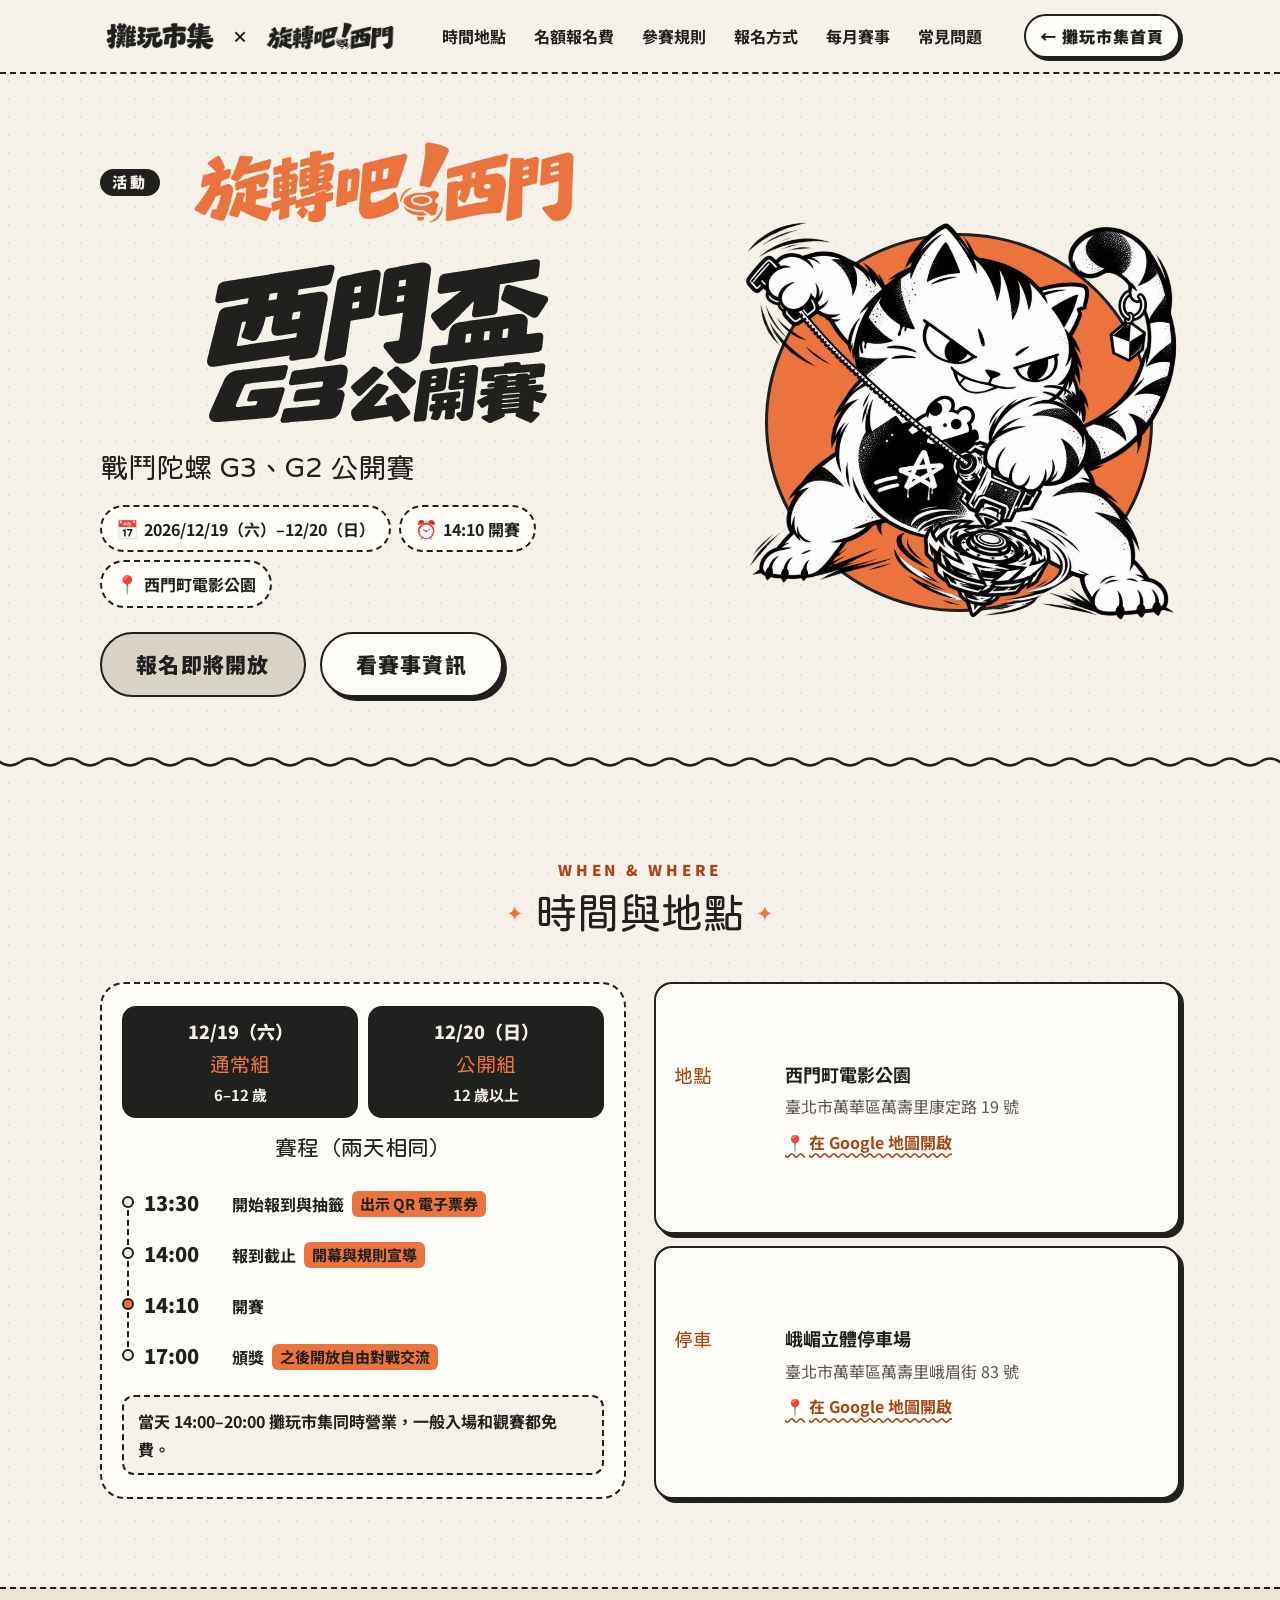
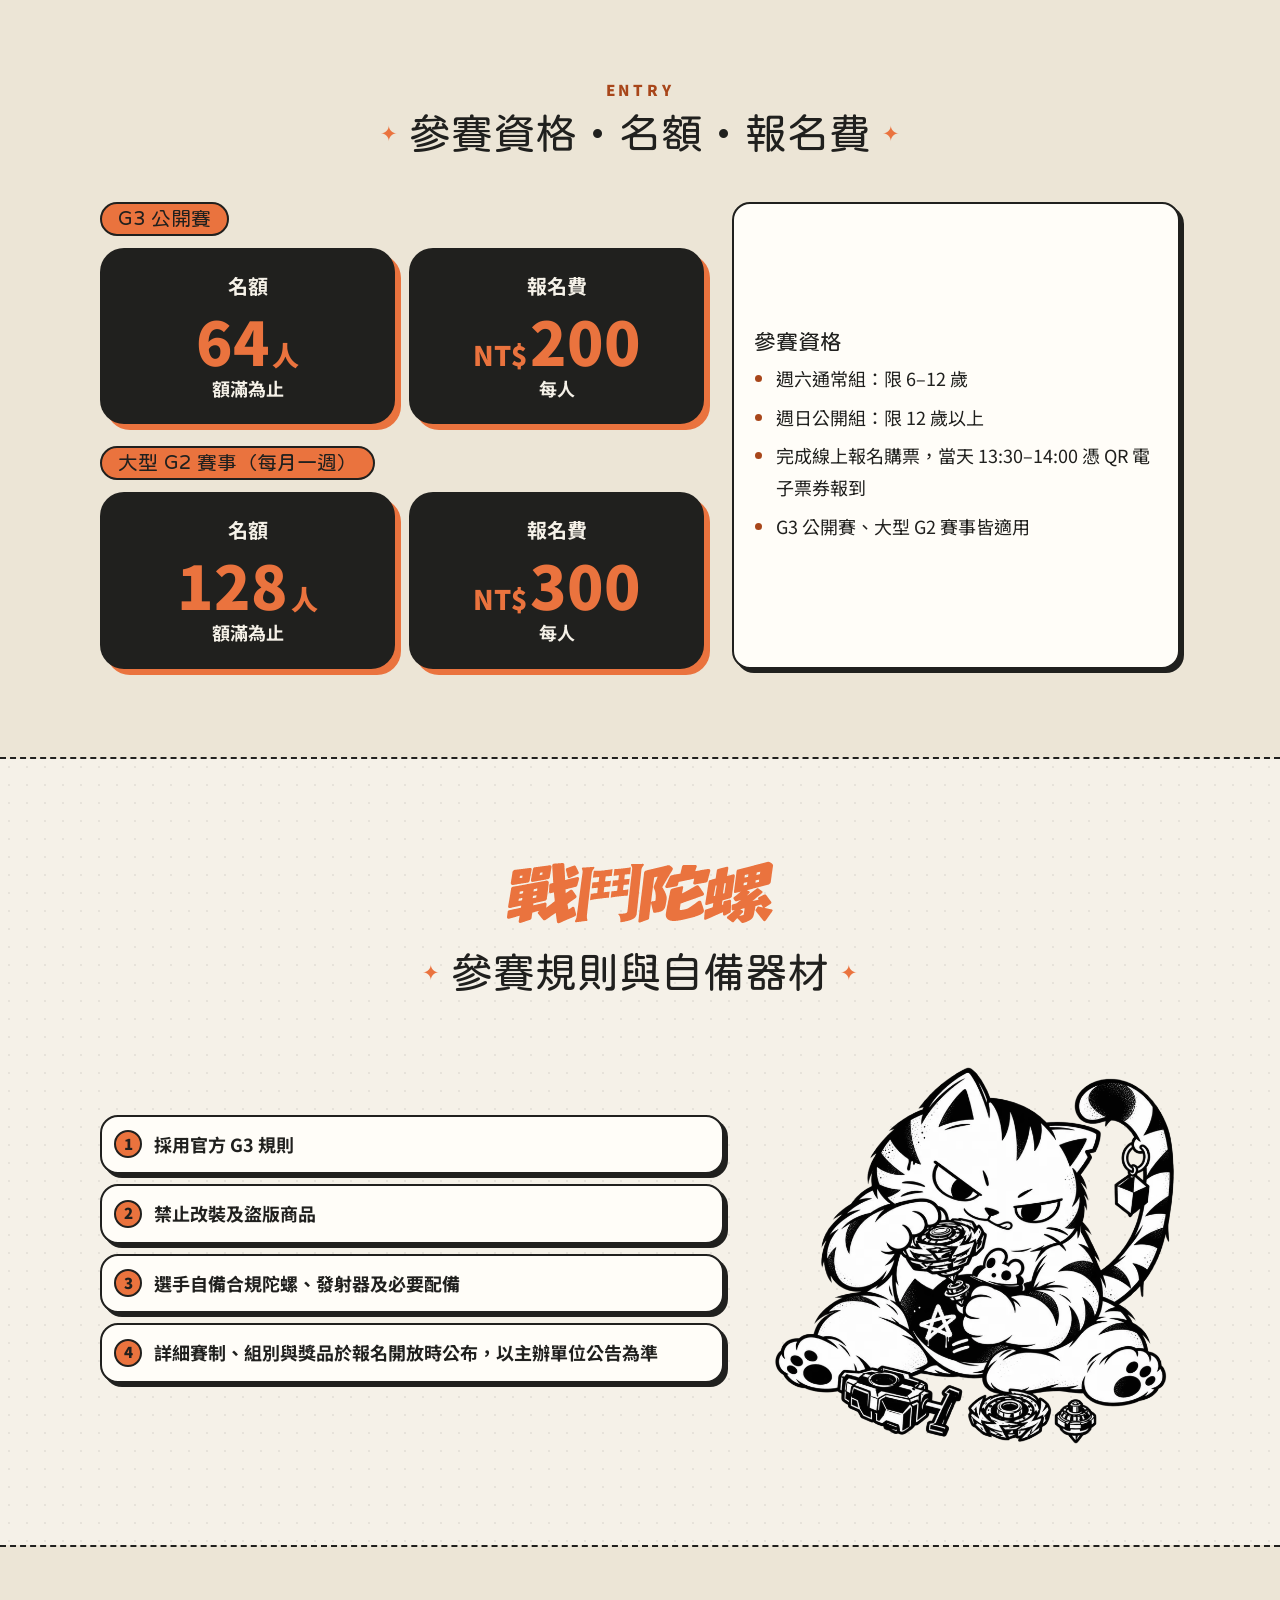
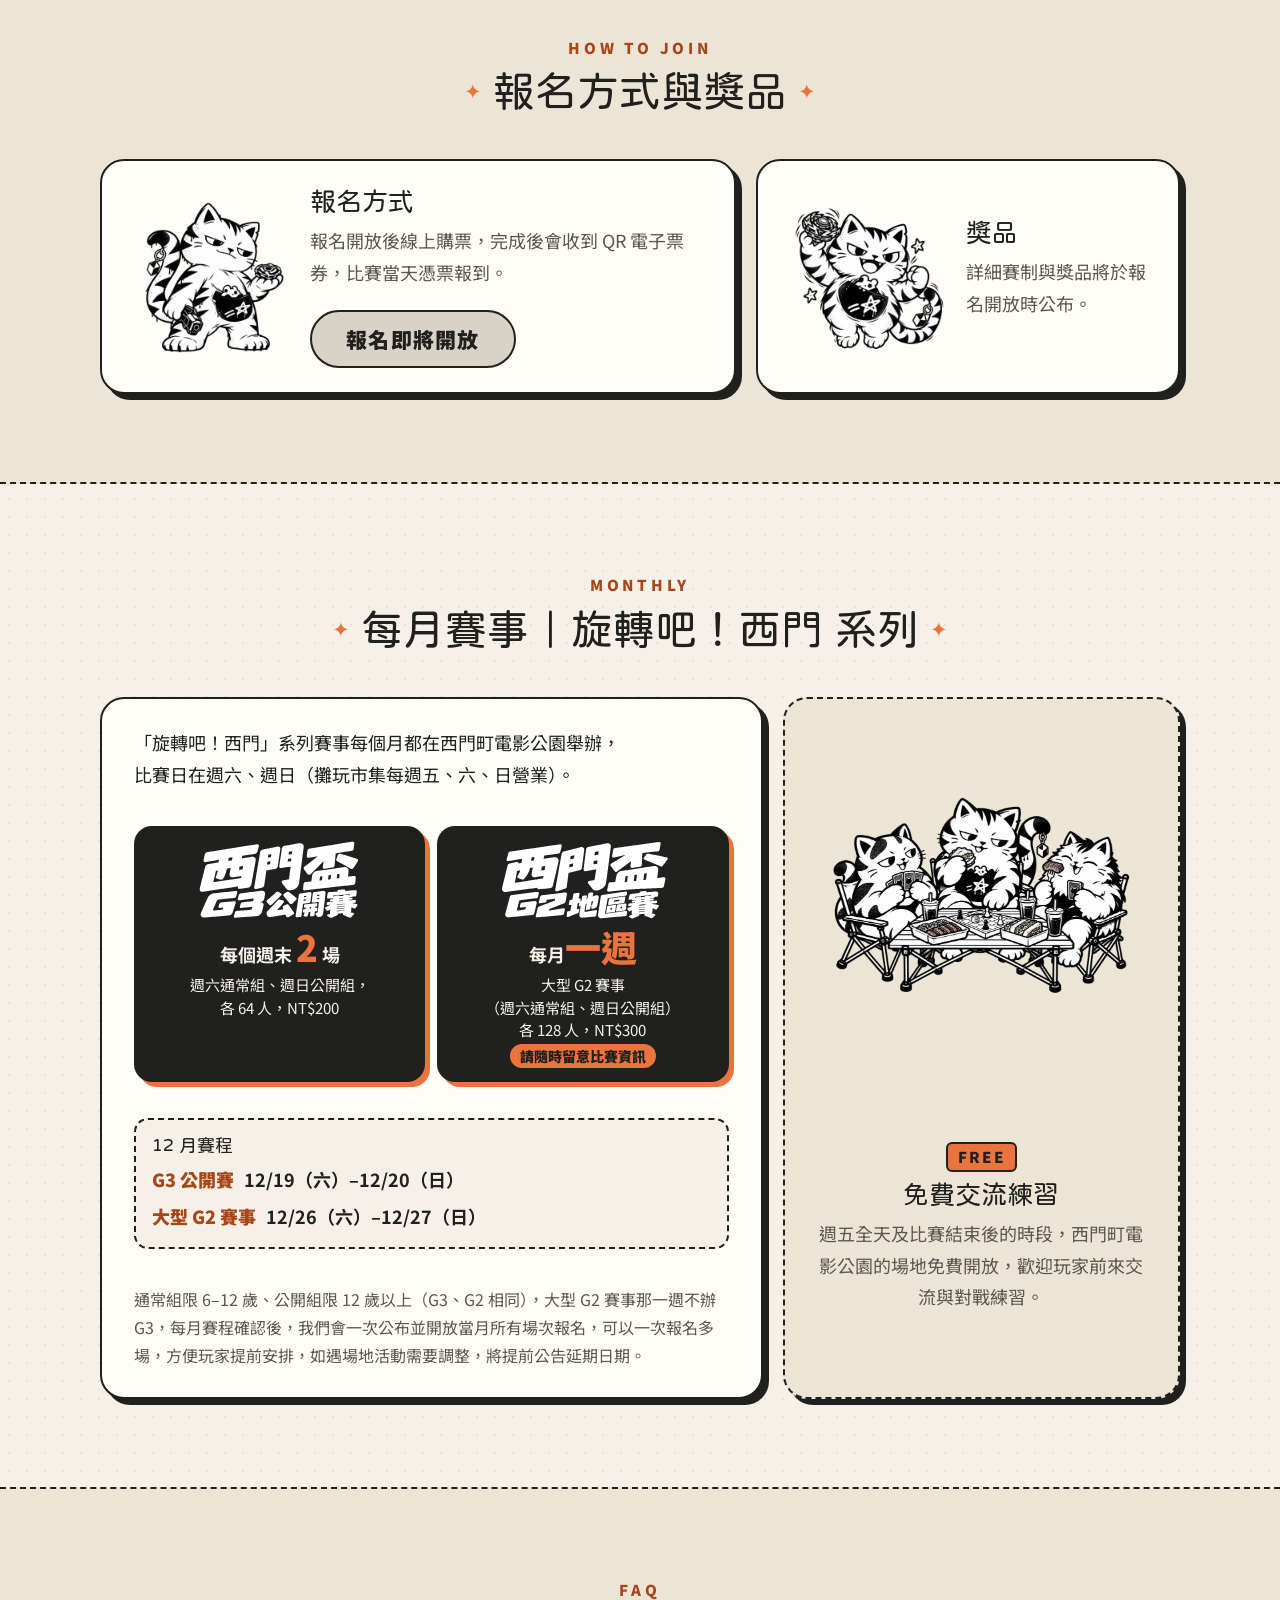
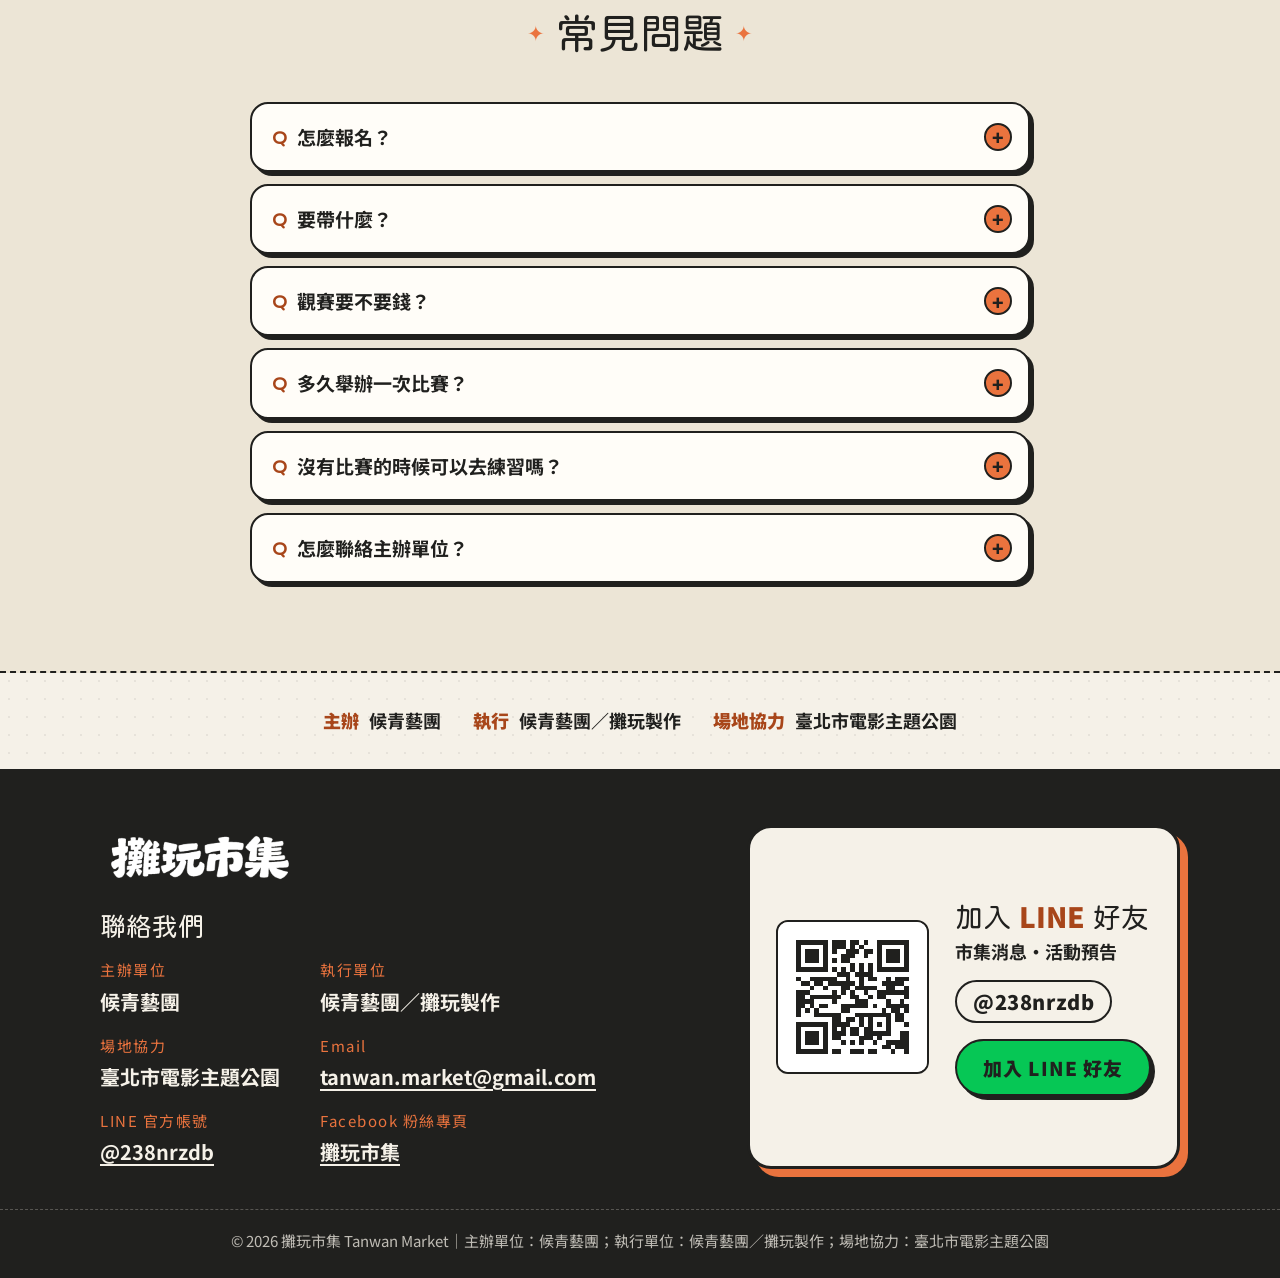
==== commit af4ff33a: "頁尾聯絡我們加上 Facebook 粉絲專頁連結" ====
--- a/cup/index.html
+++ b/cup/index.html
@@ -367,6 +367,10 @@
             <span class="contact-label">LINE 官方帳號</span>
             <a href="https://line.me/R/ti/p/@238nrzdb" target="_blank" rel="noopener">@238nrzdb<span class="sr-only">（另開新分頁）</span></a>
           </li>
+          <li>
+            <span class="contact-label">Facebook 粉絲專頁</span>
+            <a href="https://www.facebook.com/profile.php?id=61596395473919" target="_blank" rel="noopener">攤玩市集<span class="sr-only">（另開新分頁）</span></a>
+          </li>
         </ul>
       </div>
       <!-- LINE 加好友卡片：QR code 內容為 https://lin.ee/N8RTbE3（assets/line-qr-code.svg）；手機版不顯示 QR code -->
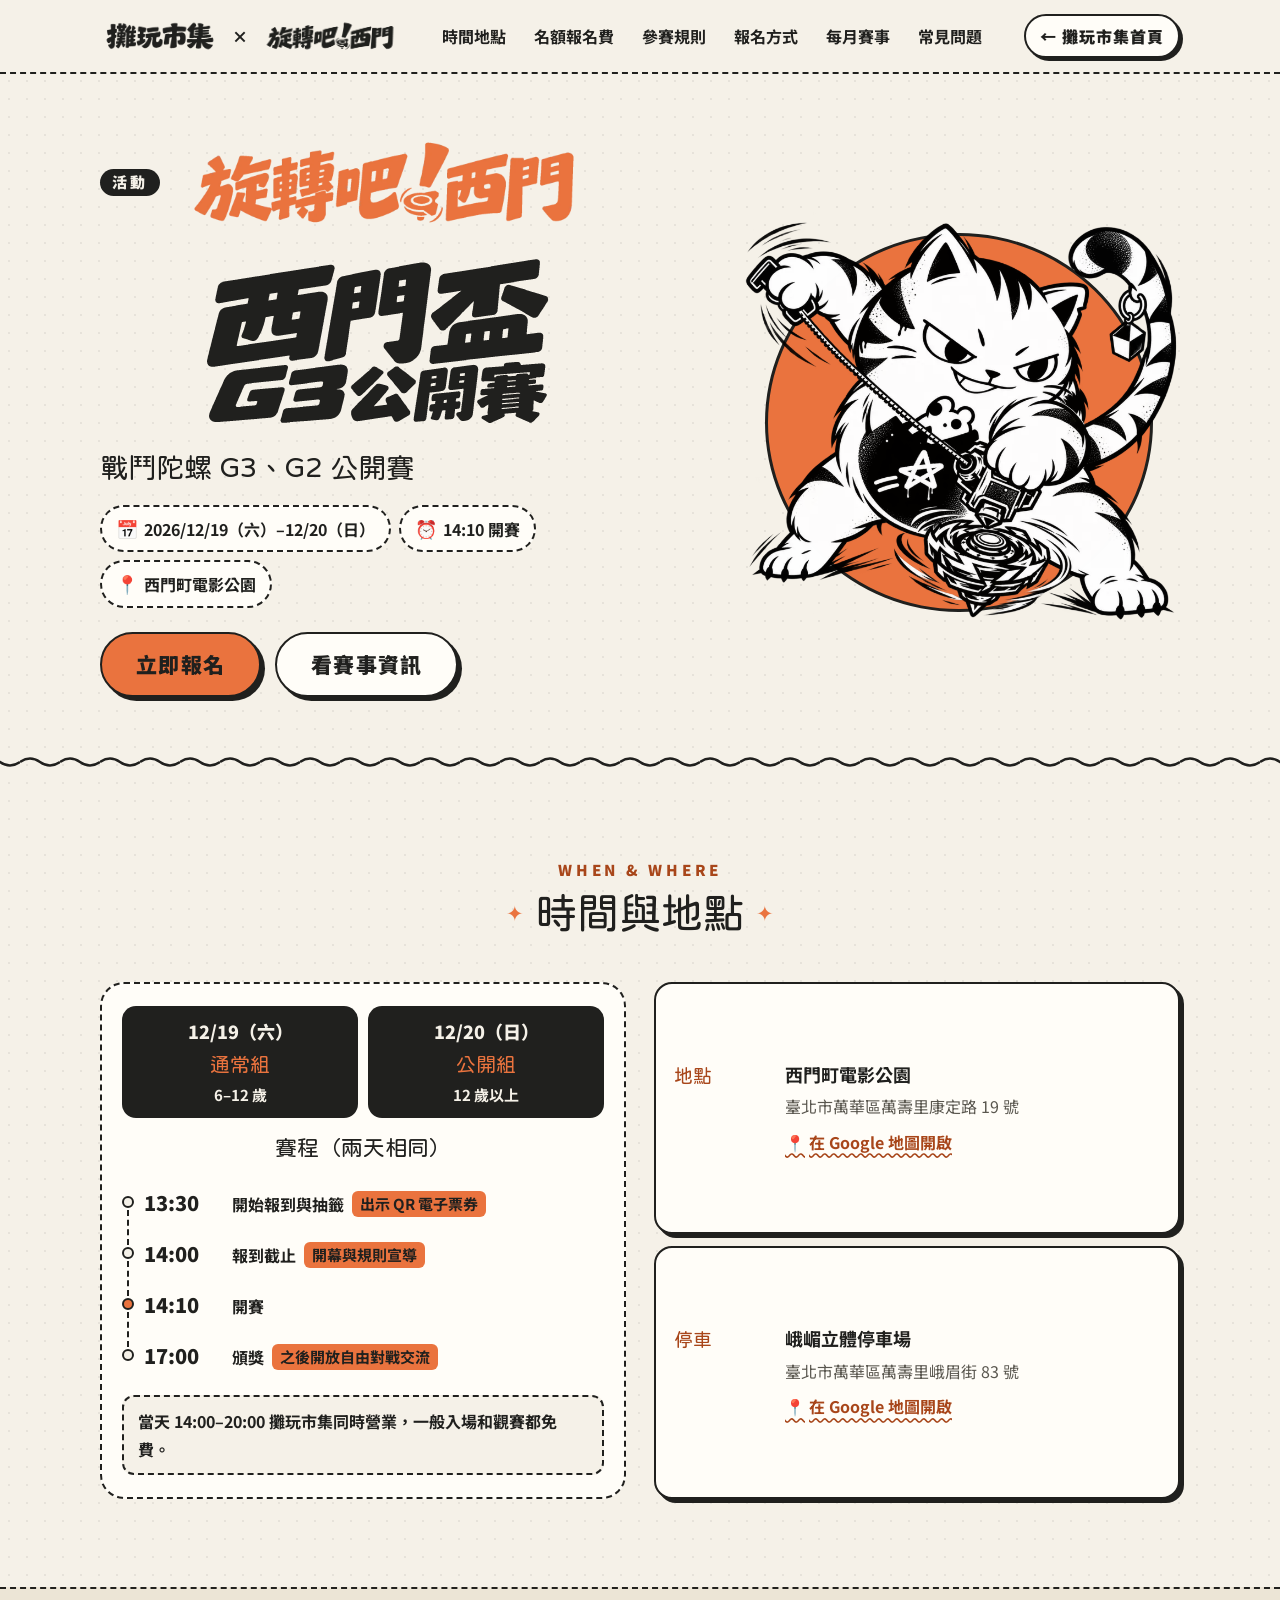
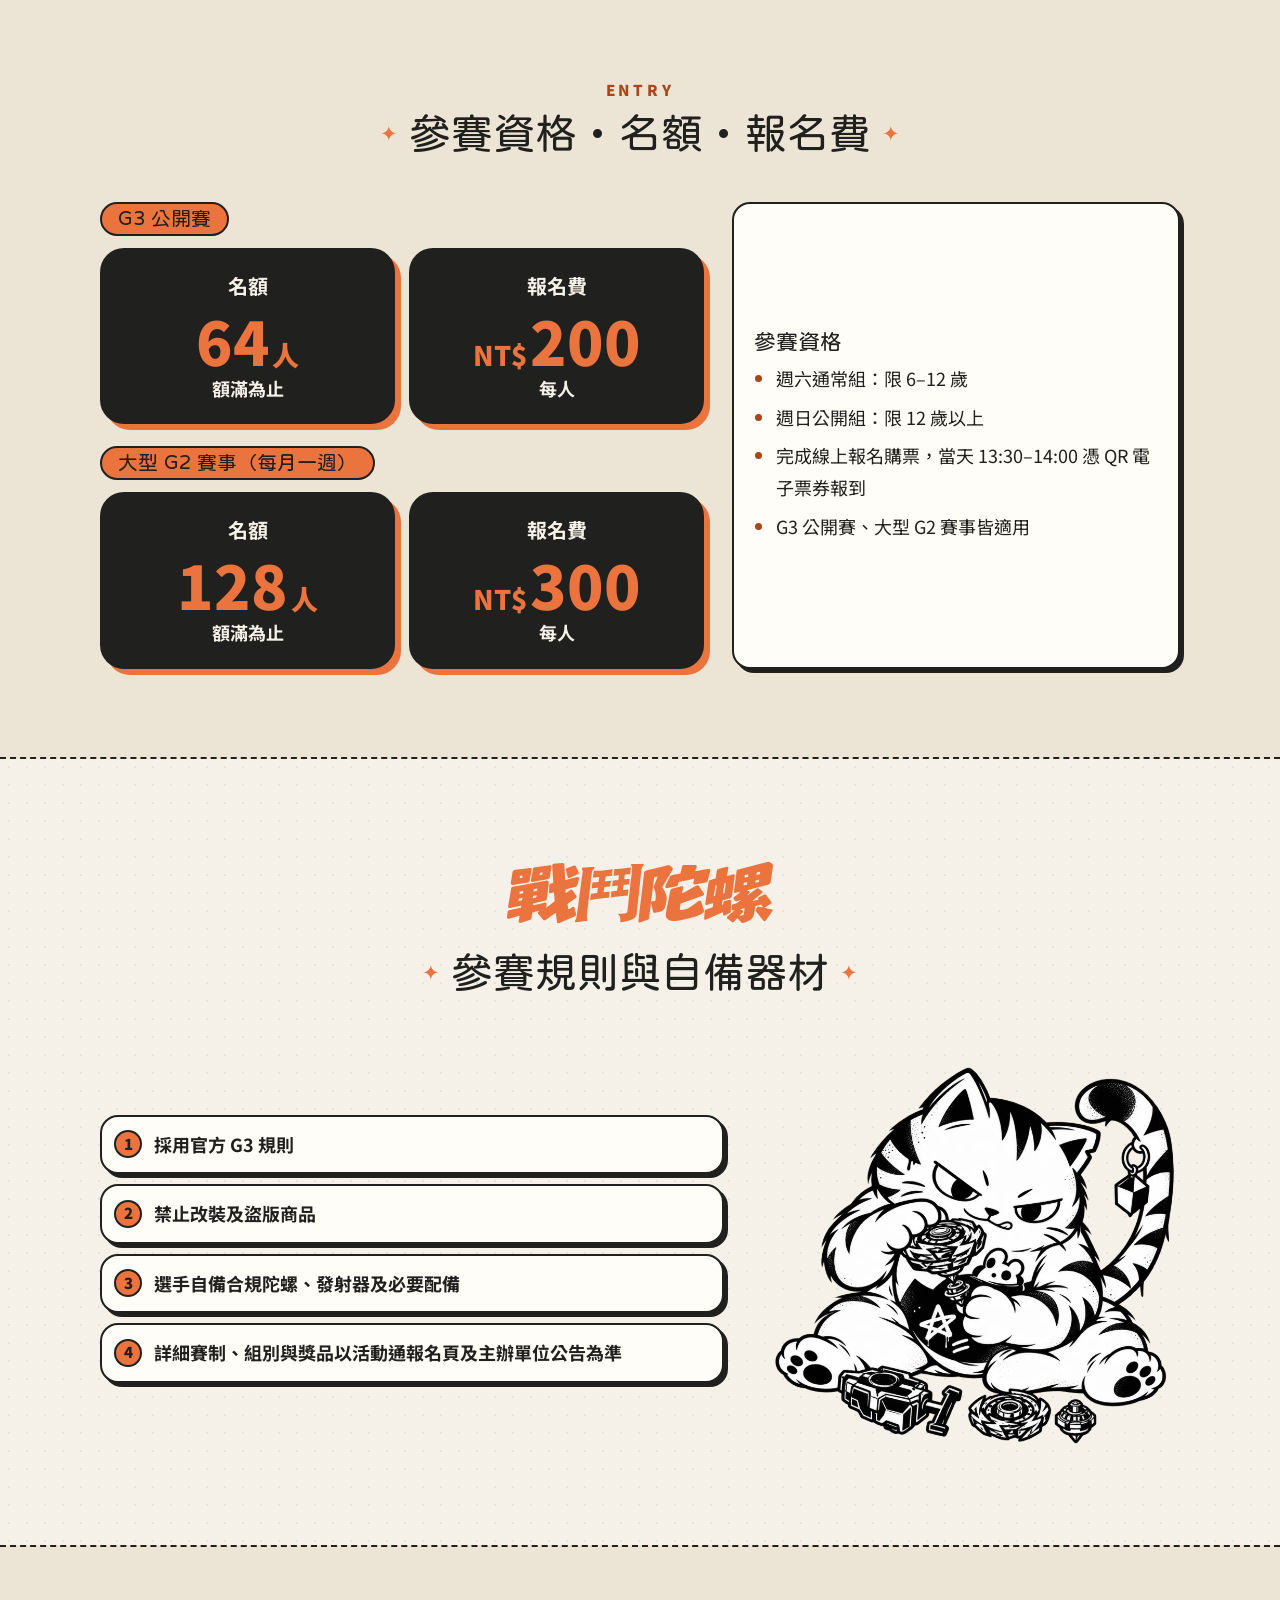
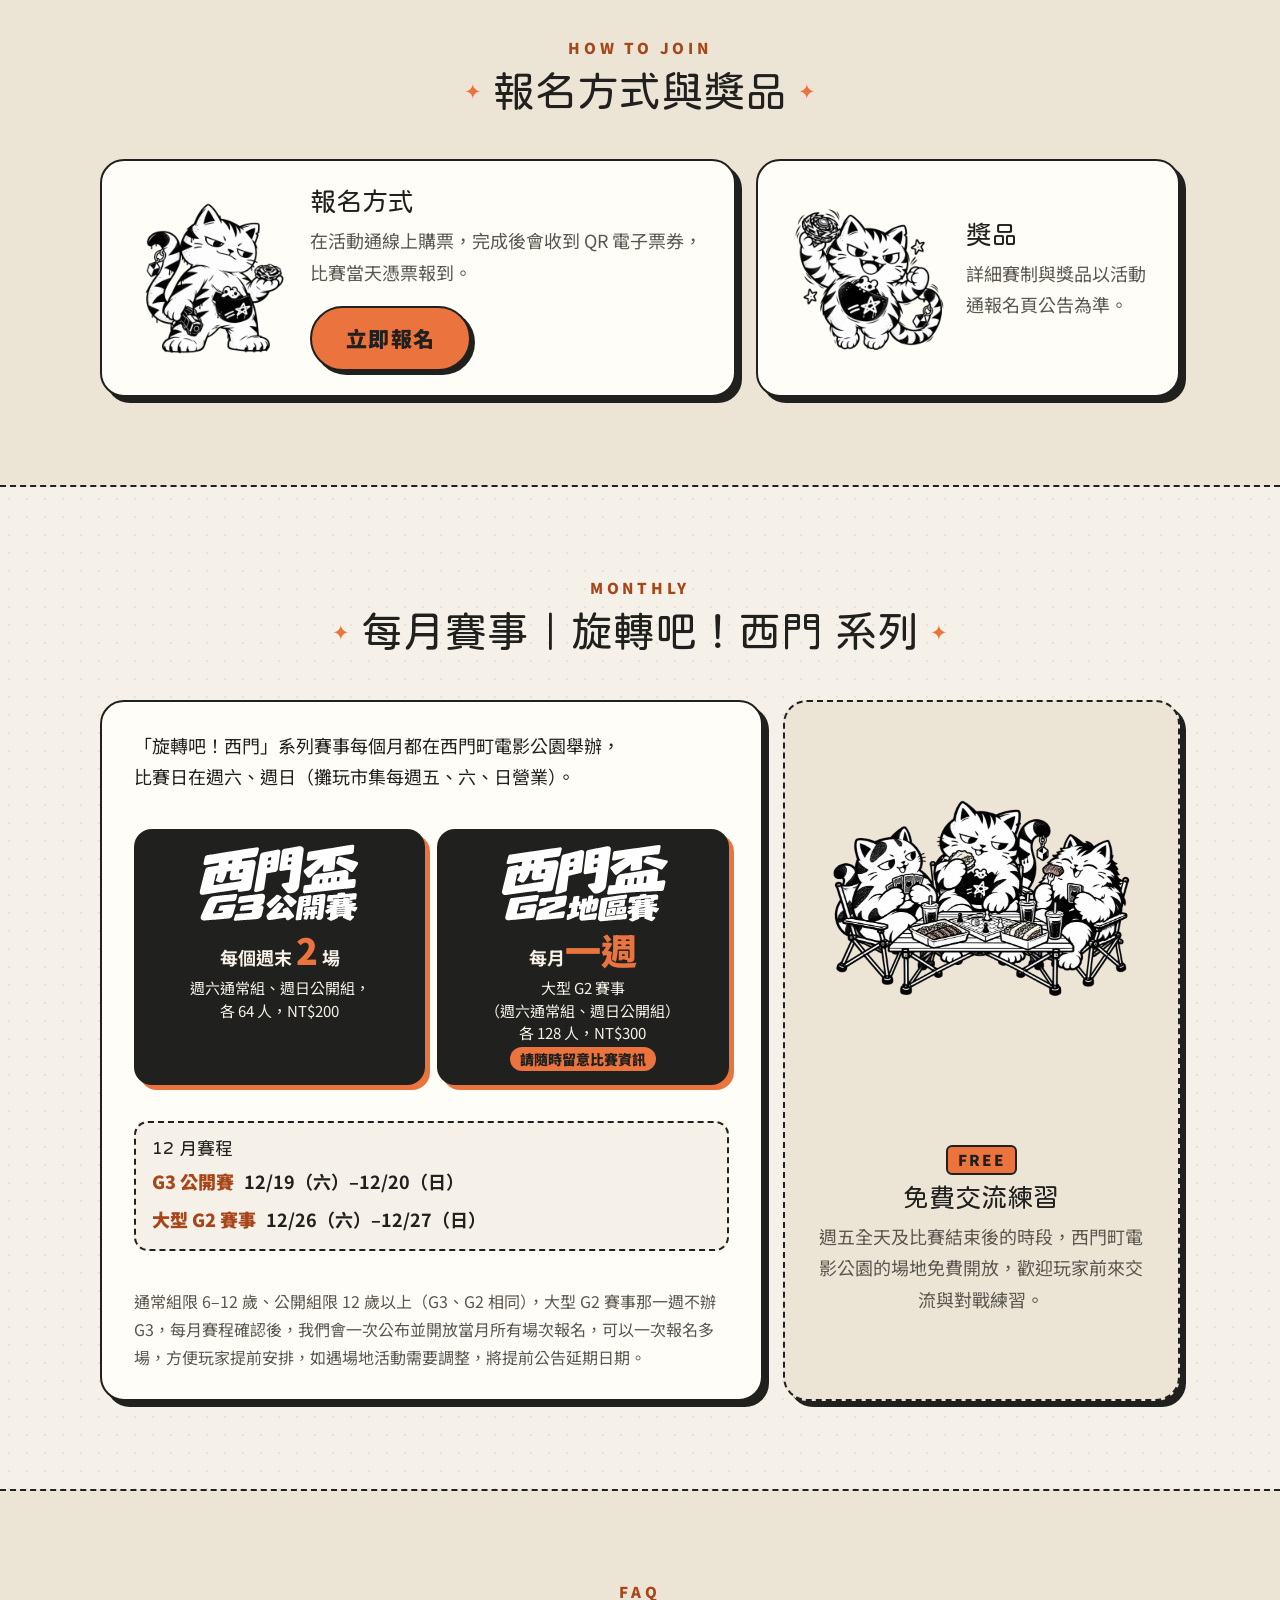
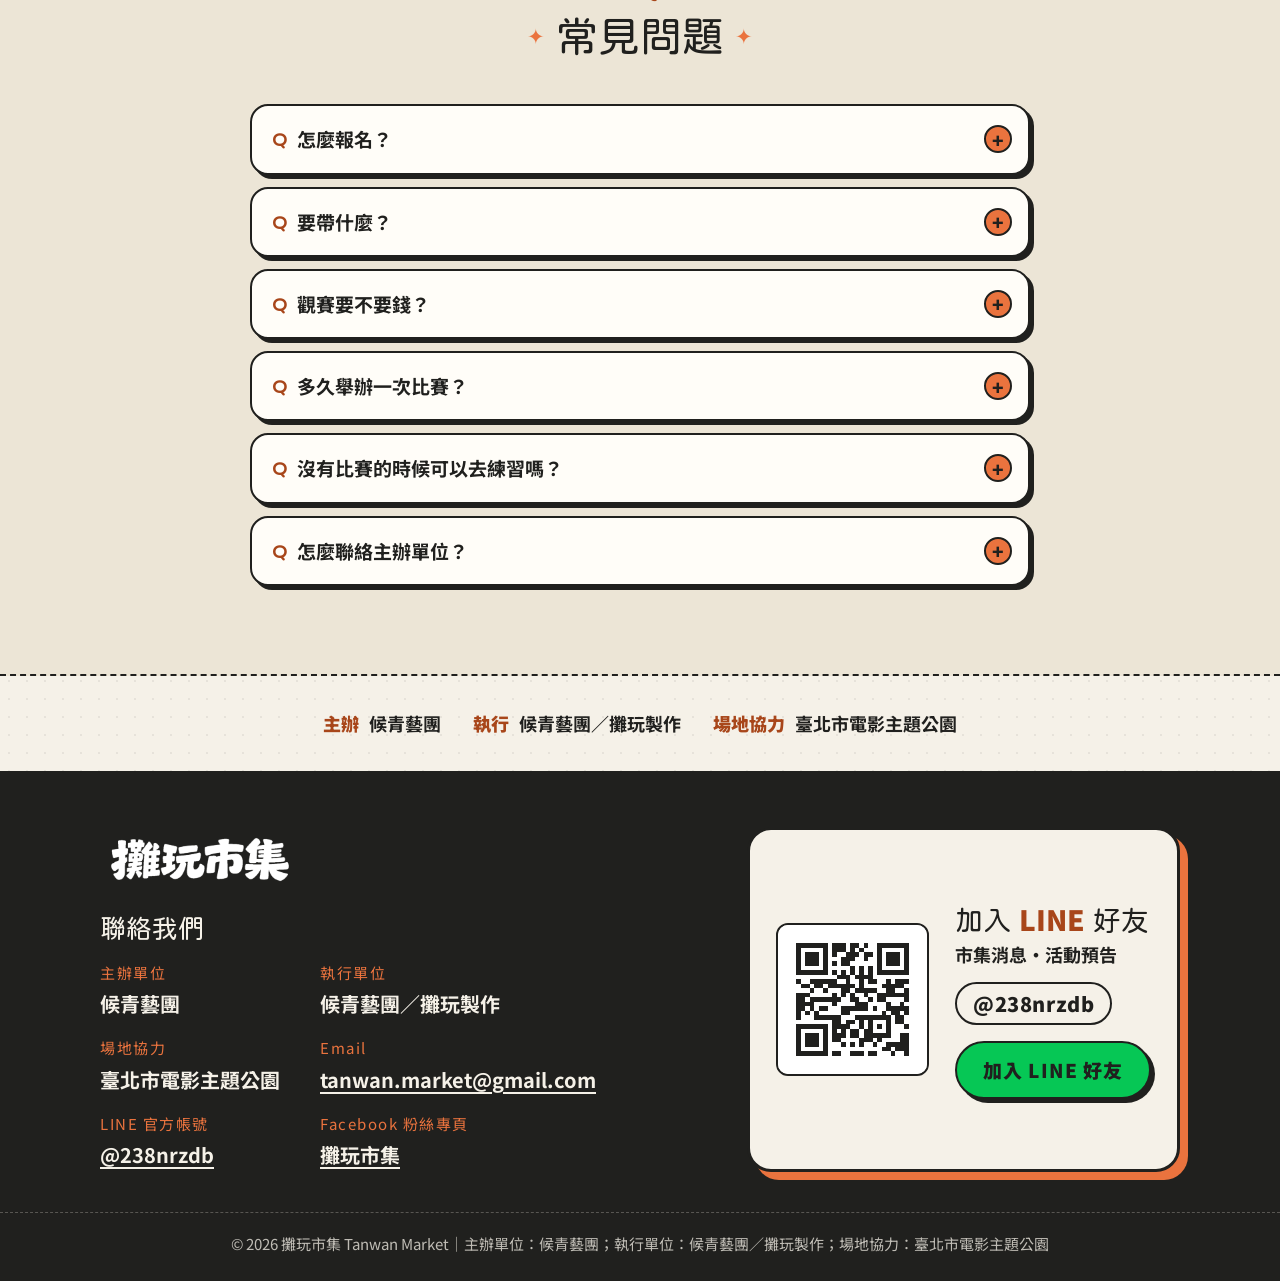
==== commit 849eaa07: "西門盃頁開放報名：按鈕連到活動通 Co-Authored-By: Claude Opus 5.5 <noreply@anthropic.com>" ====
--- a/cup/index.html
+++ b/cup/index.html
@@ -5,7 +5,7 @@
   <meta name="viewport" content="width=device-width, initial-scale=1">
 
   <title>旋轉吧！西門｜西門盃 G3 公開賽 戰鬥陀螺 12/19（六）–12/20（日）｜攤玩市集</title>
-  <meta name="description" content="旋轉吧！西門｜西門盃 G3 公開賽，2026/12/19（六）–12/20（日）在西門町電影公園舉行，週六通常組（6–12 歲）、週日公開組（12 歲以上），64 人，報名費每人 NT$200，觀賽免費，報名即將開放，每個週末舉辦 G3、每月一週大型 G2 賽事。">
+  <meta name="description" content="旋轉吧！西門｜西門盃 G3 公開賽，2026/12/19（六）–12/20（日）在西門町電影公園舉行，週六通常組（6–12 歲）、週日公開組（12 歲以上），64 人，報名費每人 NT$200，觀賽免費，活動通線上報名中，每個週末舉辦 G3、每月一週大型 G2 賽事。">
   <meta name="theme-color" content="#F5F1E8">
   <link rel="canonical" href="https://tanwanmarket.com/cup/">
 
@@ -14,7 +14,7 @@
   <meta property="og:locale" content="zh_TW">
   <meta property="og:site_name" content="攤玩市集">
   <meta property="og:title" content="旋轉吧！西門｜西門盃 G3 公開賽 戰鬥陀螺">
-  <meta property="og:description" content="2026/12/19（六）–12/20（日）西門町電影公園｜週六通常組、週日公開組各 64 人，觀賽免費，報名即將開放。">
+  <meta property="og:description" content="2026/12/19（六）–12/20（日）西門町電影公園｜週六通常組、週日公開組各 64 人，觀賽免費，活動通線上報名中。">
   <meta property="og:url" content="https://tanwanmarket.com/cup/">
   <meta property="og:image" content="https://tanwanmarket.com/assets/cup/og-cup.png">
   <meta property="og:image:width" content="1200">
@@ -22,7 +22,7 @@
   <meta property="og:image:alt" content="旋轉吧！西門字標、西門盃 G3 公開賽字卡與發射戰鬥陀螺的攤玩貓">
   <meta name="twitter:card" content="summary_large_image">
   <meta name="twitter:title" content="旋轉吧！西門｜西門盃 G3 公開賽 戰鬥陀螺">
-  <meta name="twitter:description" content="2026/12/19（六）–12/20（日）西門町電影公園｜報名即將開放。">
+  <meta name="twitter:description" content="2026/12/19（六）–12/20（日）西門町電影公園｜活動通線上報名中。">
   <meta name="twitter:image" content="https://tanwanmarket.com/assets/cup/og-cup.png">
 
   <link rel="icon" type="image/png" href="../assets/favicon.png">
@@ -86,8 +86,7 @@
           </ul>
 
           <div class="hero-actions">
-            <!-- ✏️ 報名按鈕：之後換成售票平台連結（寫法見 #signup 區塊的註解） -->
-            <button class="btn btn-lg btn-disabled" type="button" disabled>報名即將開放</button>
+            <a class="btn btn-lg" href="https://www.accupass.com/go/ximencup" target="_blank" rel="noopener">立即報名<span class="sr-only">（另開新分頁）</span></a>
             <a class="btn btn-ghost btn-lg" href="#when">看賽事資訊</a>
           </div>
         </div>
@@ -213,7 +212,7 @@
             <li>採用官方 G3 規則</li>
             <li>禁止改裝及盜版商品</li>
             <li>選手自備合規陀螺、發射器及必要配備</li>
-            <li>詳細賽制、組別與獎品於報名開放時公布，以主辦單位公告為準</li>
+            <li>詳細賽制、組別與獎品以活動通報名頁及主辦單位公告為準</li>
           </ul>
           <div class="cup-rules-art">
             <img src="../assets/cup/cat-tune.webp" alt="攤玩貓坐著調整戰鬥陀螺" width="800" height="800" loading="lazy">
@@ -235,18 +234,15 @@
             <img class="cup-card-cat" src="../assets/cup/cat-challenge.webp" alt="攤玩貓拿著戰鬥陀螺，準備賽前挑戰" width="800" height="800" loading="lazy">
             <div>
               <h3>報名方式</h3>
-              <p>報名開放後線上購票，完成後會收到 QR 電子票券，比賽當天憑票報到。</p>
-              <!-- ✏️ 報名按鈕：之後換成售票平台連結，例如
-                   <a class="btn btn-lg" href="售票平台網址" target="_blank" rel="noopener">立即報名<span class="sr-only">（另開新分頁）</span></a>
-                   主視覺的「報名即將開放」按鈕也要一起換。 -->
-              <button class="btn btn-lg btn-disabled" type="button" disabled>報名即將開放</button>
+              <p>在活動通線上購票，完成後會收到 QR 電子票券，比賽當天憑票報到。</p>
+              <a class="btn btn-lg" href="https://www.accupass.com/go/ximencup" target="_blank" rel="noopener">立即報名<span class="sr-only">（另開新分頁）</span></a>
             </div>
           </article>
           <article class="cup-card">
             <img class="cup-card-cat" src="../assets/cup/cat-victory.webp" alt="攤玩貓舉著陀螺勝利歡呼" width="800" height="800" loading="lazy">
             <div>
               <h3>獎品</h3>
-              <p>詳細賽制與獎品將於報名開放時公布。</p>
+              <p>詳細賽制與獎品以活動通報名頁公告為準。</p>
             </div>
           </article>
         </div>
@@ -300,7 +296,7 @@
         <div class="faq-list">
           <details class="faq">
             <summary>怎麼報名？</summary>
-            <div class="faq-body"><p>報名開放後線上購票，完成後會收到 QR 電子票券，比賽當天 13:30 開始報到、14:00 報到截止，現場出示 QR 電子票券即可。</p></div>
+            <div class="faq-body"><p>在活動通線上購票，完成後會收到 QR 電子票券，比賽當天 13:30 開始報到、14:00 報到截止，現場出示 QR 電子票券即可。</p></div>
           </details>
           <details class="faq">
             <summary>要帶什麼？</summary>
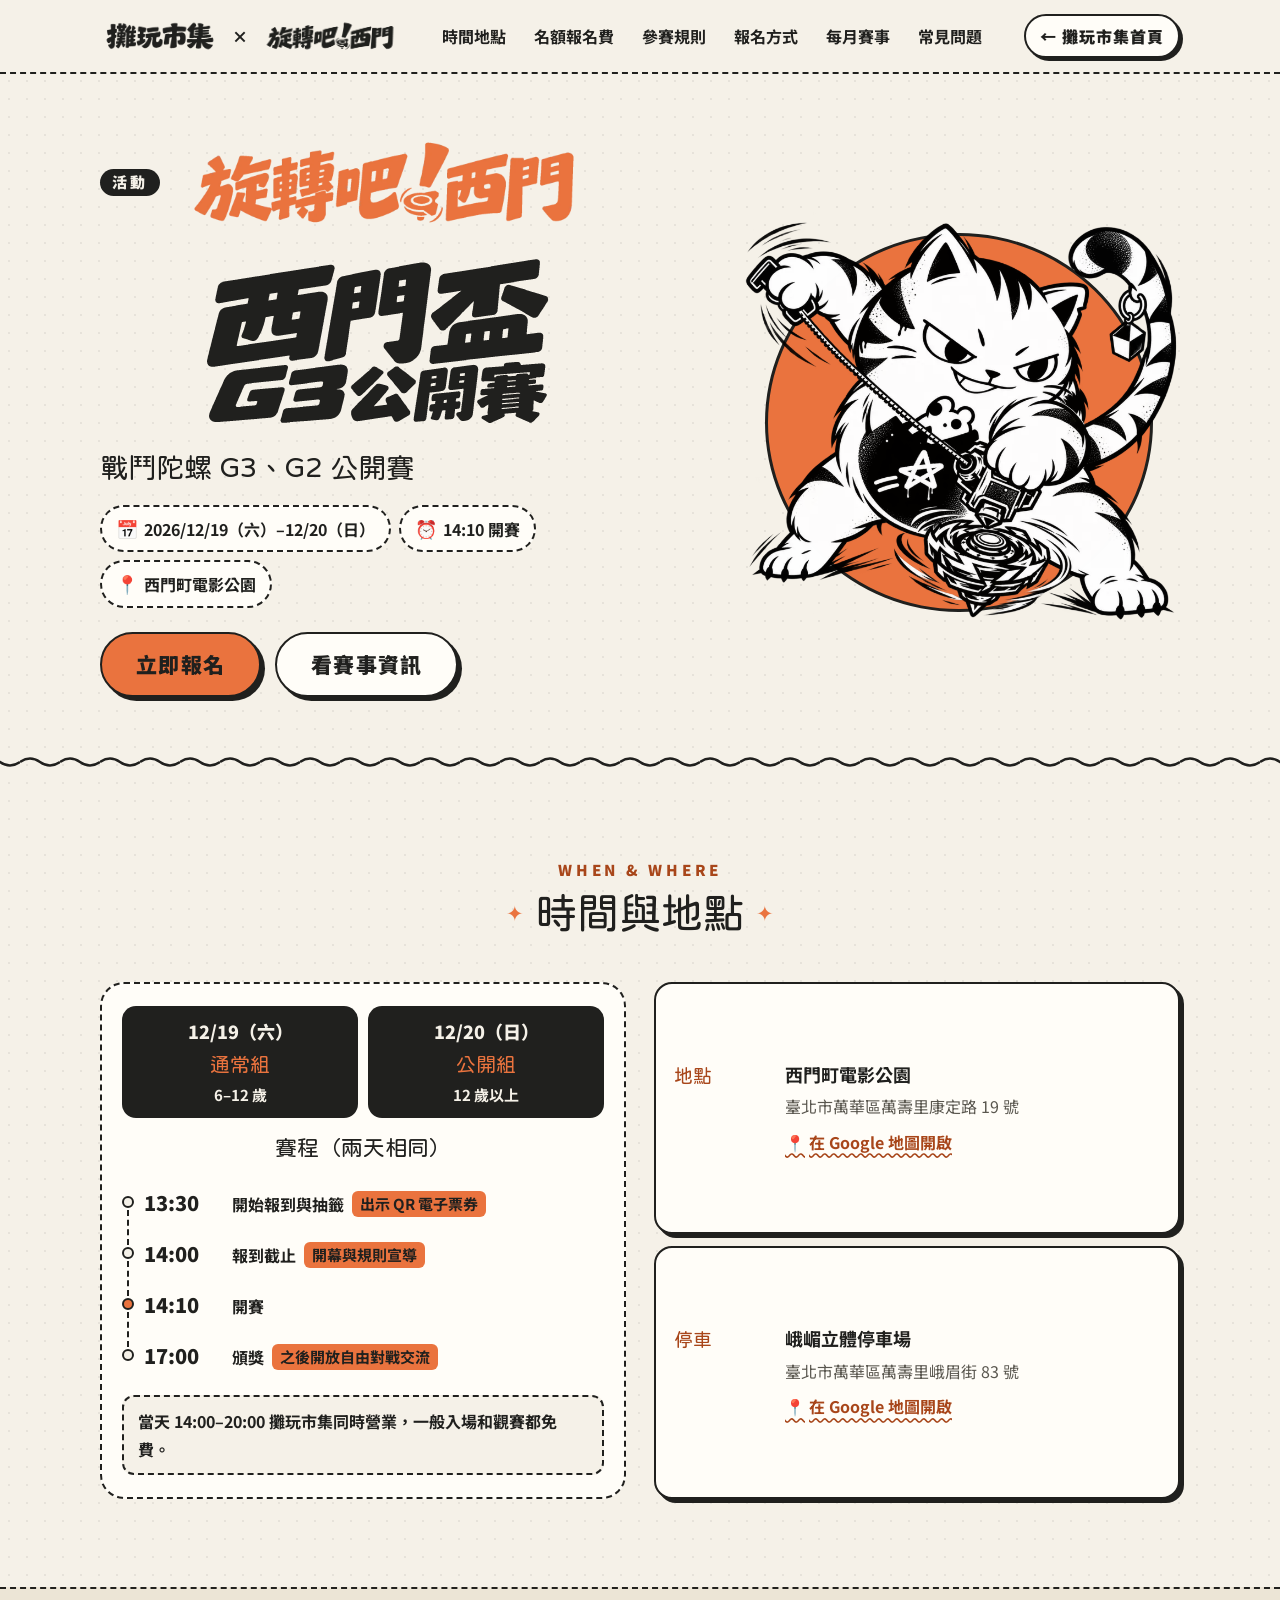
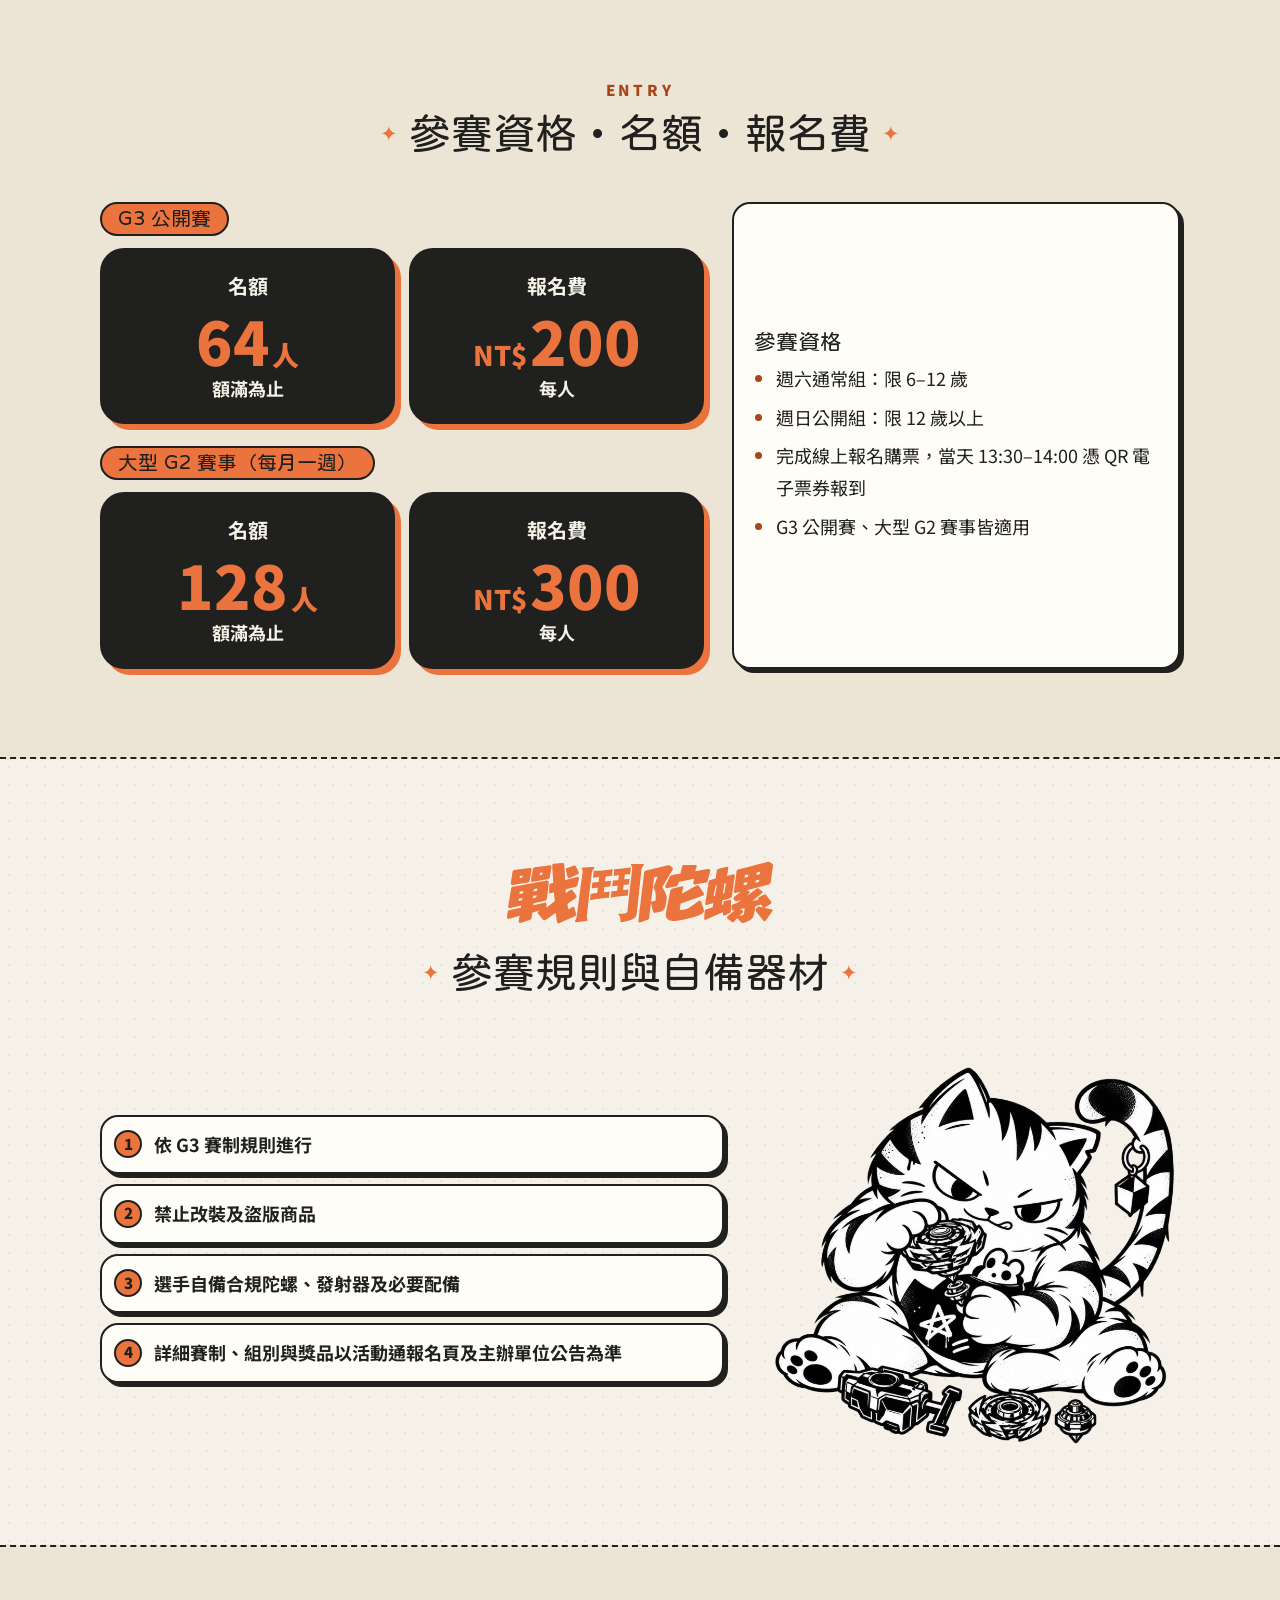
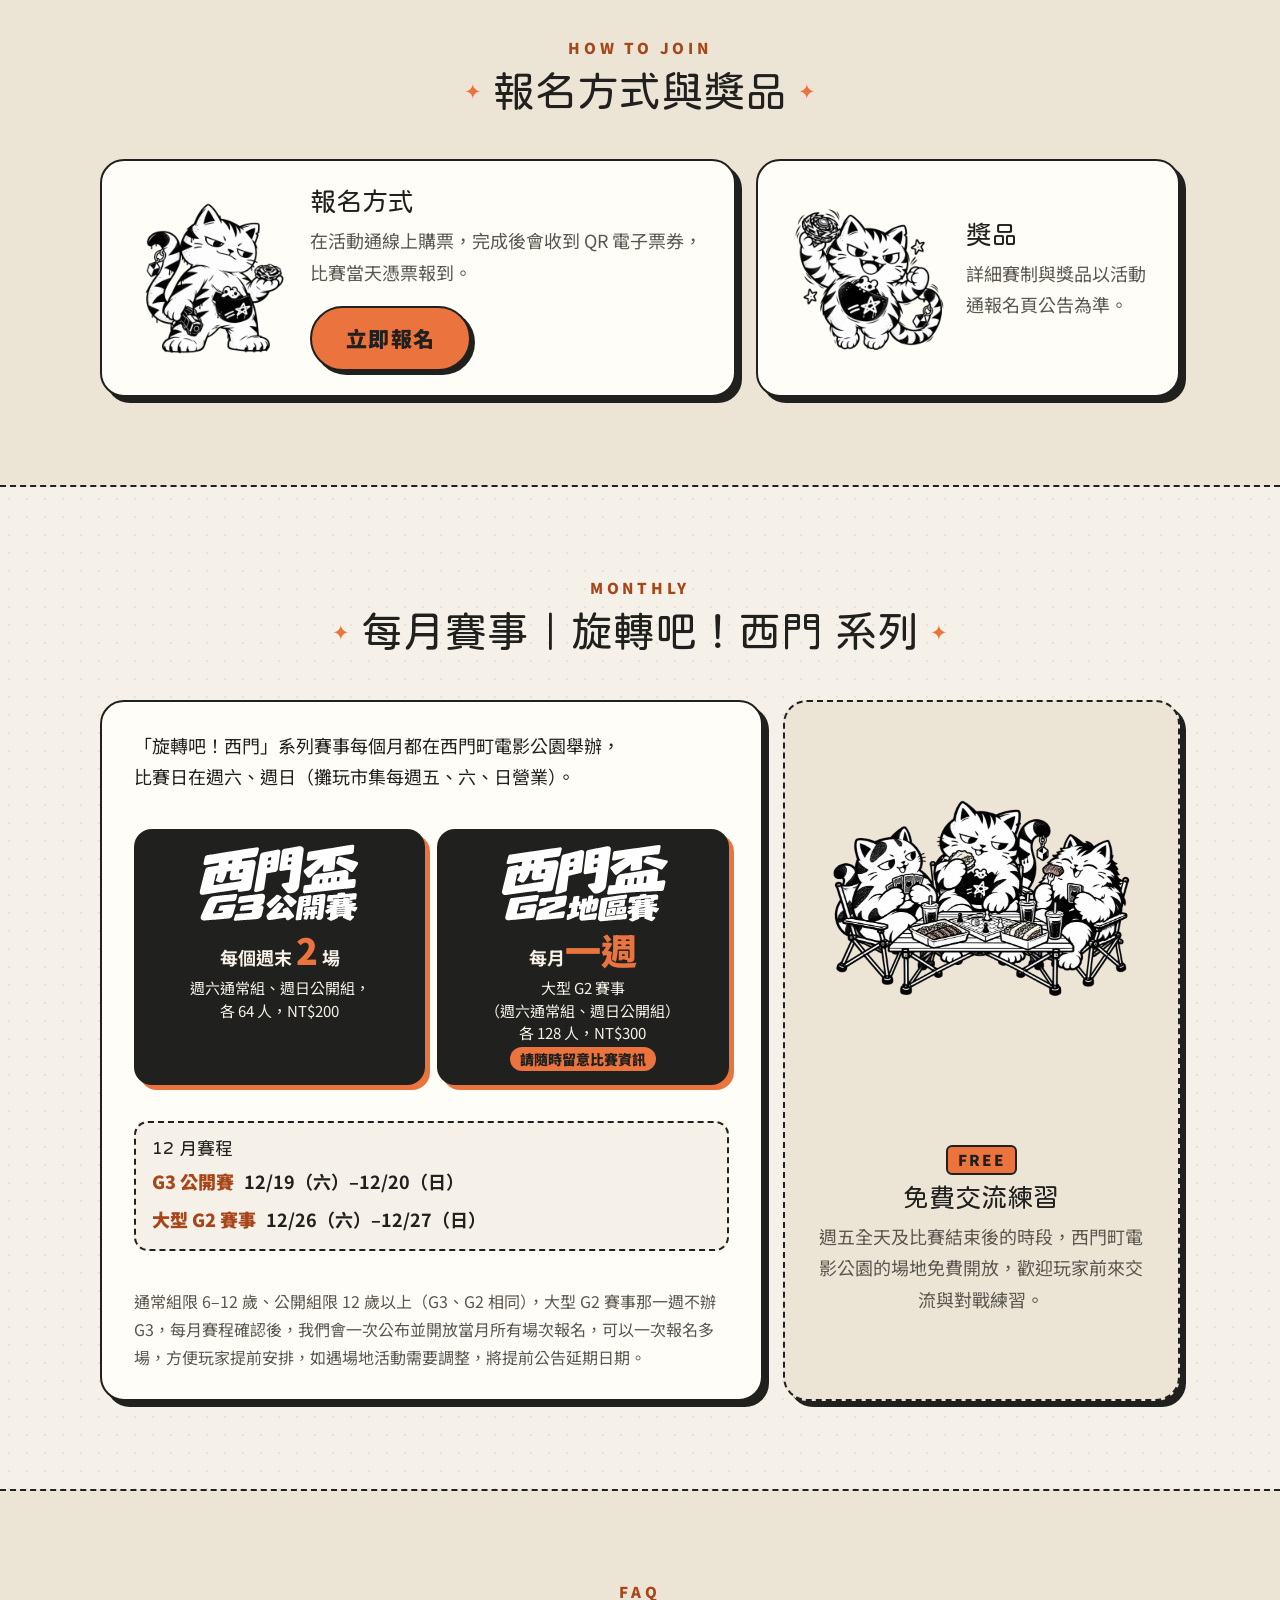
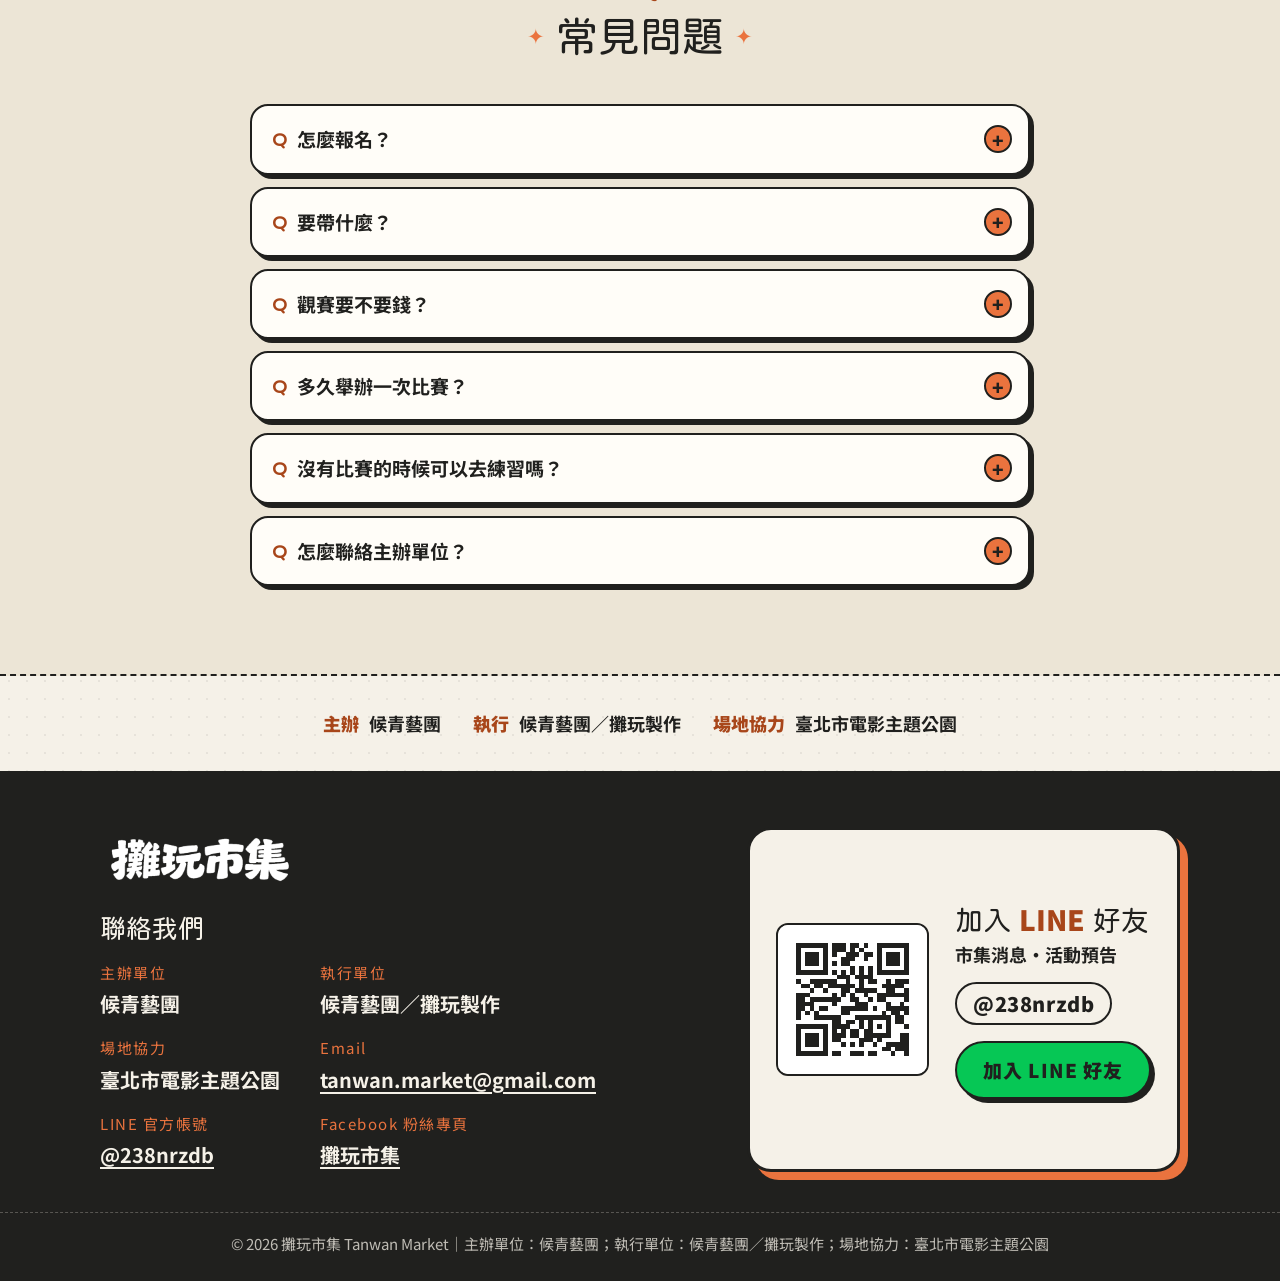
==== commit 24e28364: "西門盃頁參賽規則文字調整 Co-Authored-By: Claude Opus 5.5 <noreply@anthropic.com>" ====
--- a/cup/index.html
+++ b/cup/index.html
@@ -209,7 +209,7 @@
 
         <div class="cup-rules">
           <ul class="cup-rule-list">
-            <li>採用官方 G3 規則</li>
+            <li>依 G3 賽制規則進行</li>
             <li>禁止改裝及盜版商品</li>
             <li>選手自備合規陀螺、發射器及必要配備</li>
             <li>詳細賽制、組別與獎品以活動通報名頁及主辦單位公告為準</li>
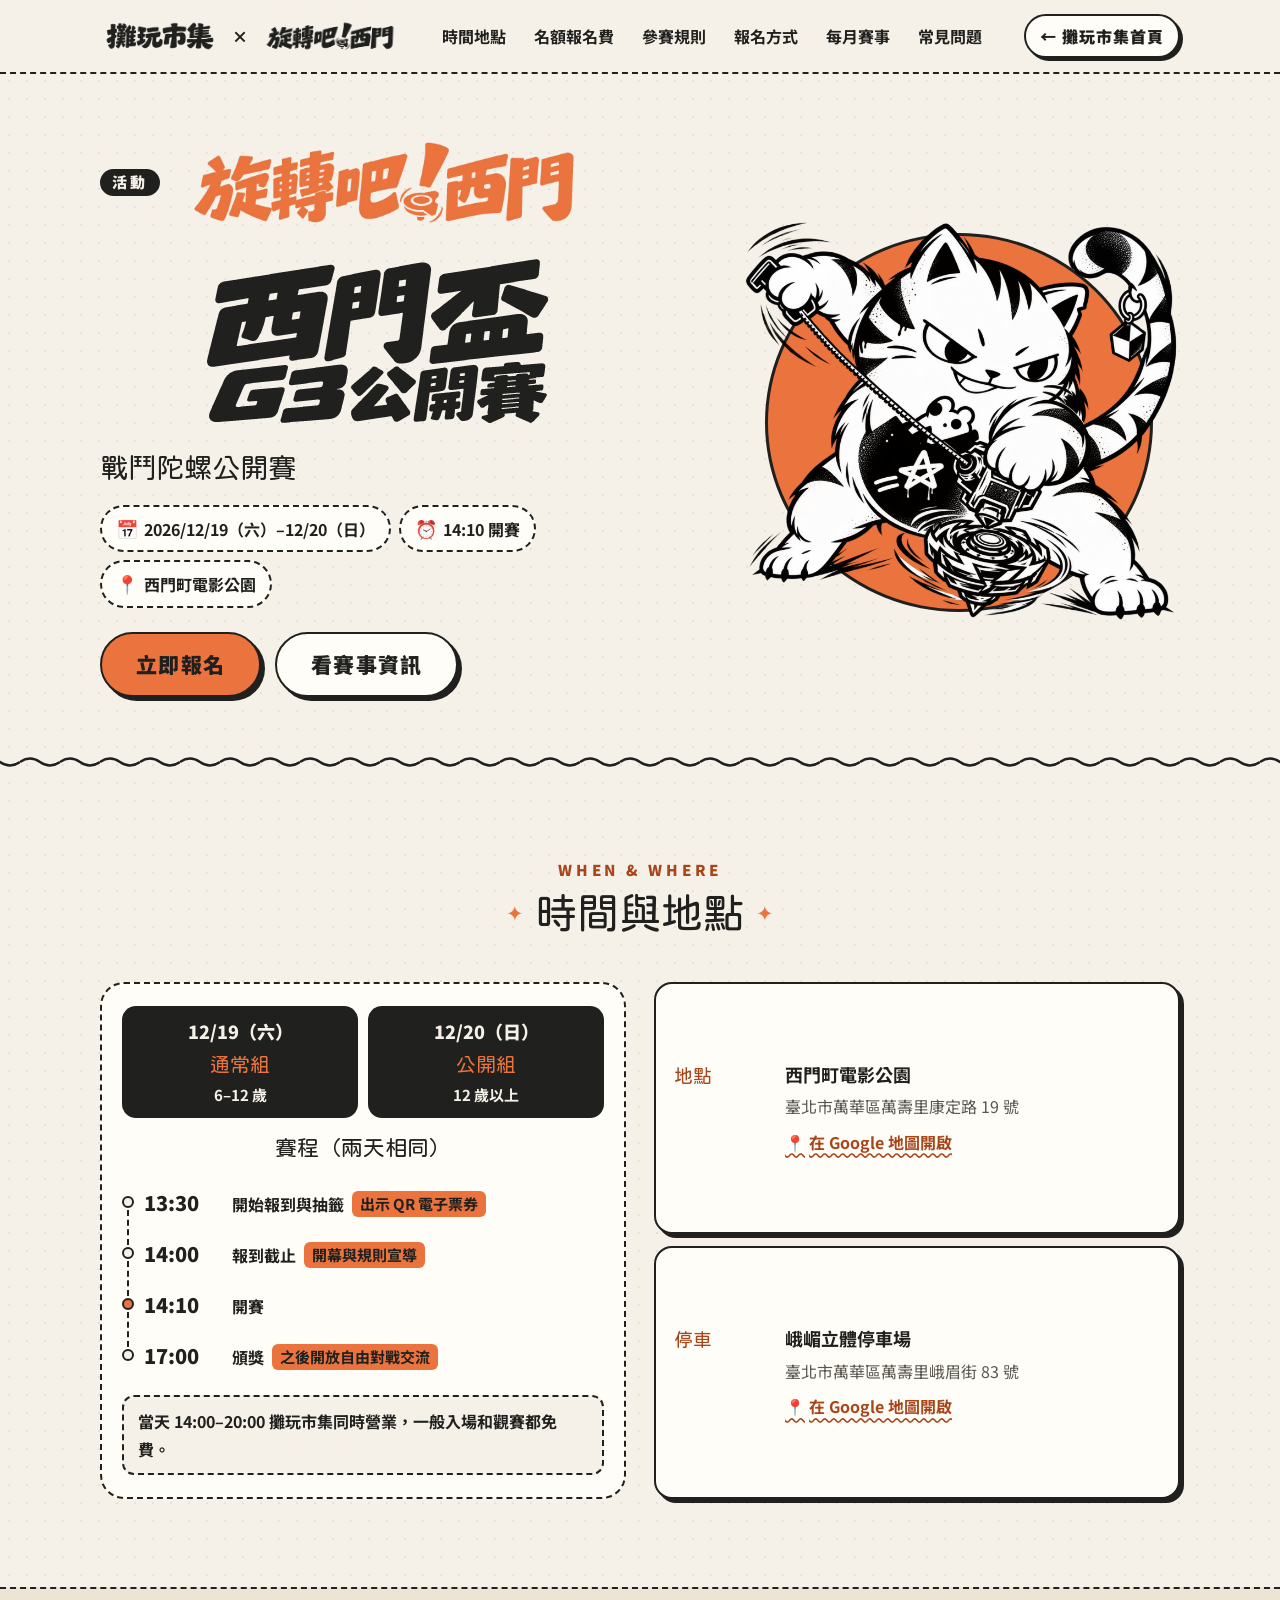
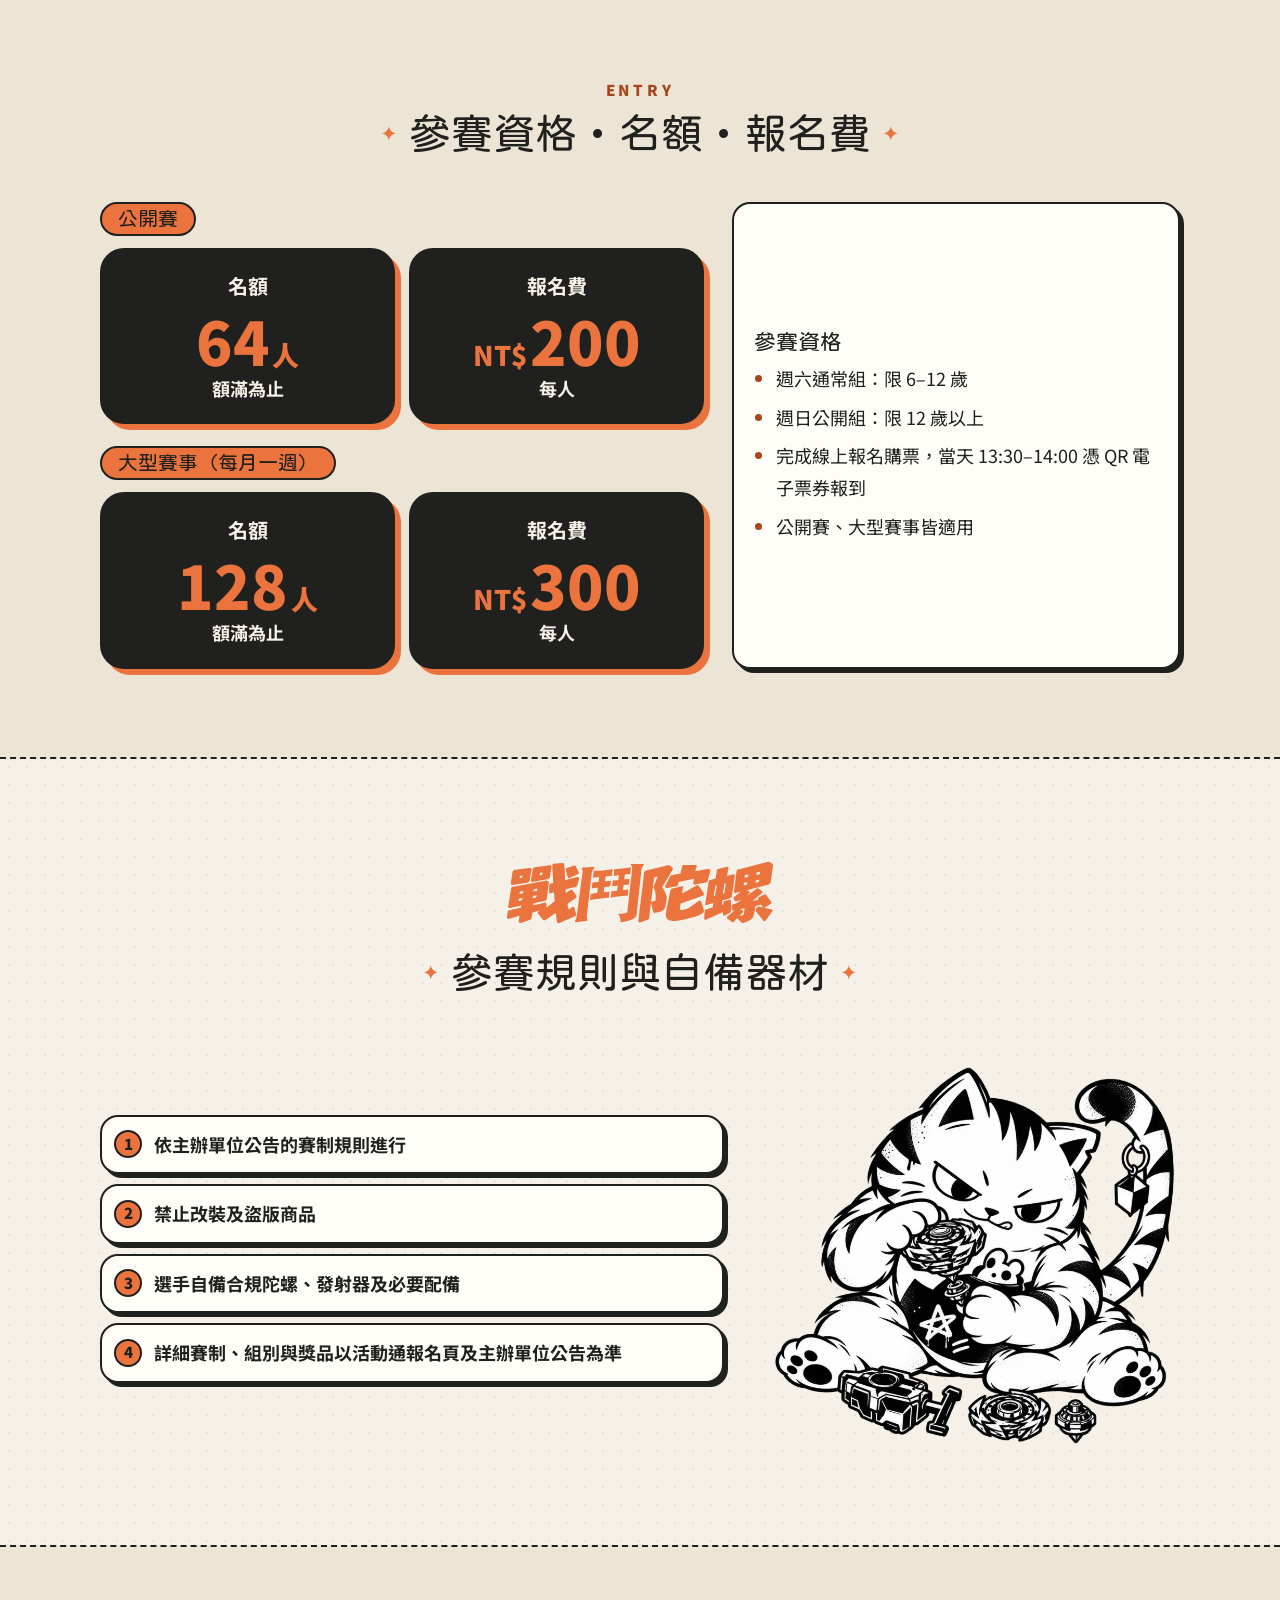
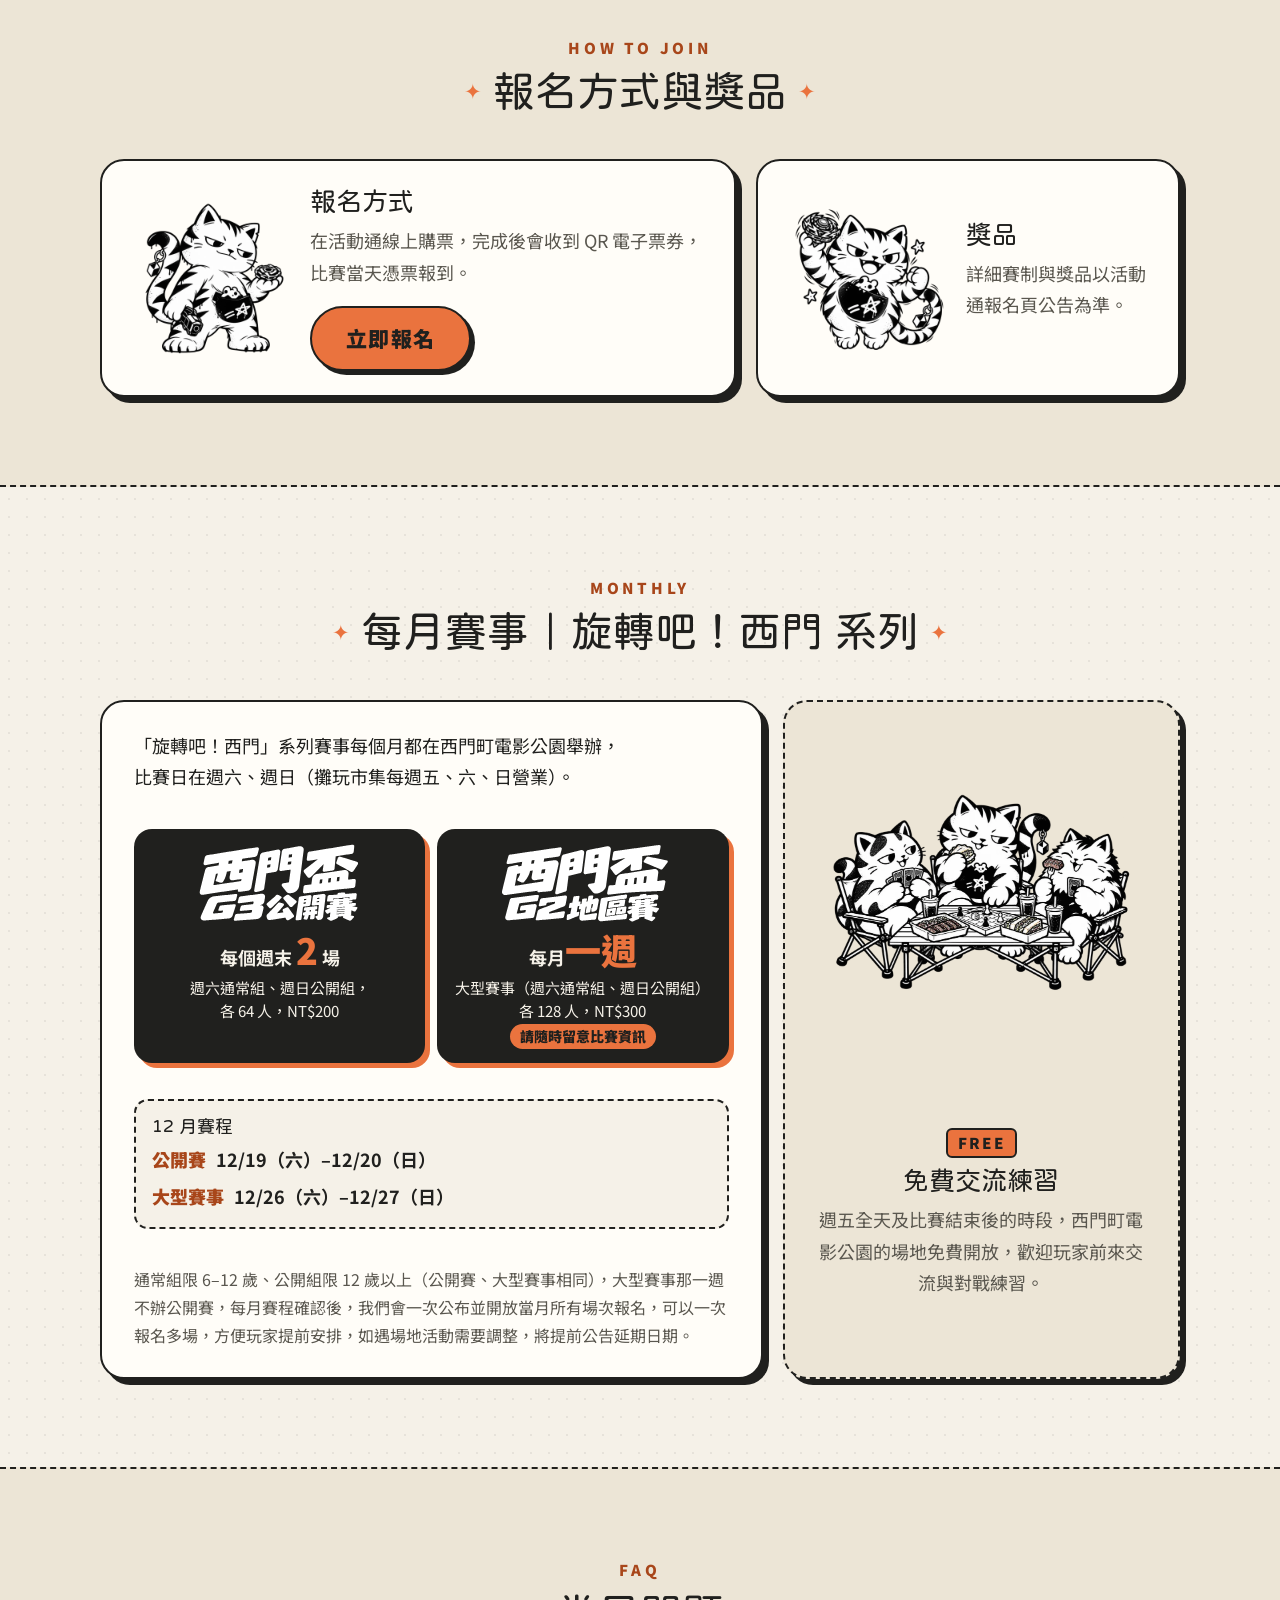
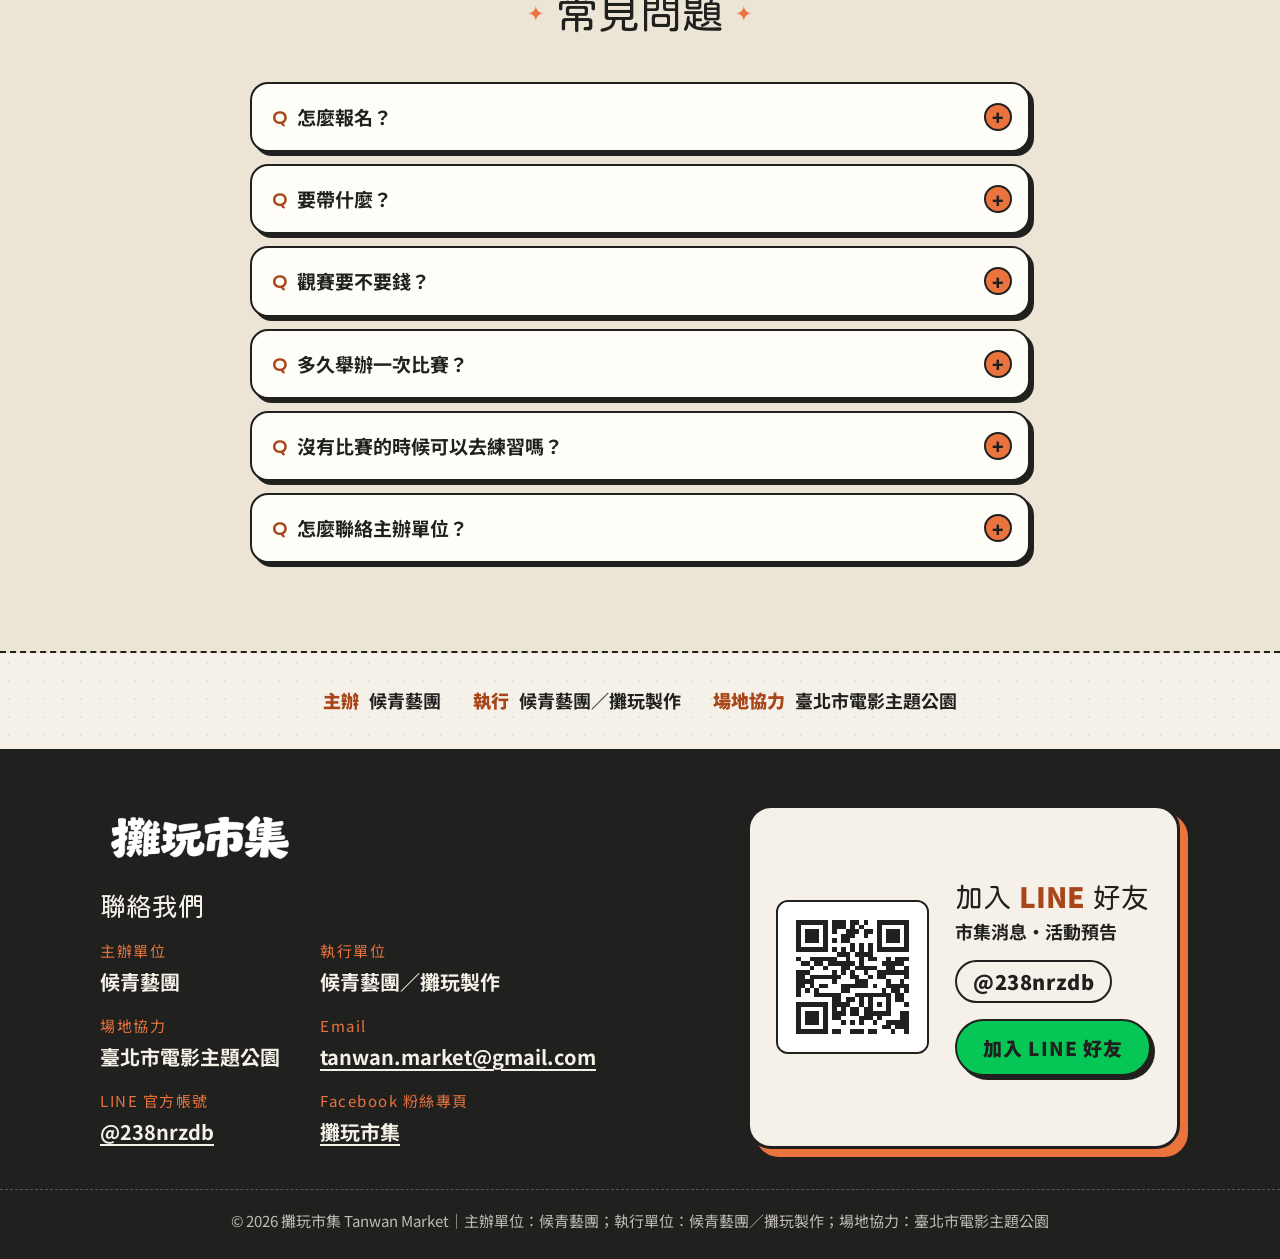
==== commit 3111b144: "賽事名稱改為公開賽、大型賽事 Co-Authored-By: Claude Opus 5.5 <noreply@anthropic.com>" ====
--- a/cup/index.html
+++ b/cup/index.html
@@ -4,8 +4,8 @@
   <meta charset="utf-8">
   <meta name="viewport" content="width=device-width, initial-scale=1">
 
-  <title>旋轉吧！西門｜西門盃 G3 公開賽 戰鬥陀螺 12/19（六）–12/20（日）｜攤玩市集</title>
-  <meta name="description" content="旋轉吧！西門｜西門盃 G3 公開賽，2026/12/19（六）–12/20（日）在西門町電影公園舉行，週六通常組（6–12 歲）、週日公開組（12 歲以上），64 人，報名費每人 NT$200，觀賽免費，活動通線上報名中，每個週末舉辦 G3、每月一週大型 G2 賽事。">
+  <title>旋轉吧！西門｜西門盃公開賽 戰鬥陀螺 12/19（六）–12/20（日）｜攤玩市集</title>
+  <meta name="description" content="旋轉吧！西門｜西門盃公開賽，2026/12/19（六）–12/20（日）在西門町電影公園舉行，週六通常組（6–12 歲）、週日公開組（12 歲以上），64 人，報名費每人 NT$200，觀賽免費，活動通線上報名中，每個週末舉辦公開賽、每月一週大型賽事。">
   <meta name="theme-color" content="#F5F1E8">
   <link rel="canonical" href="https://tanwanmarket.com/cup/">
 
@@ -13,15 +13,15 @@
   <meta property="og:type" content="website">
   <meta property="og:locale" content="zh_TW">
   <meta property="og:site_name" content="攤玩市集">
-  <meta property="og:title" content="旋轉吧！西門｜西門盃 G3 公開賽 戰鬥陀螺">
+  <meta property="og:title" content="旋轉吧！西門｜西門盃公開賽 戰鬥陀螺">
   <meta property="og:description" content="2026/12/19（六）–12/20（日）西門町電影公園｜週六通常組、週日公開組各 64 人，觀賽免費，活動通線上報名中。">
   <meta property="og:url" content="https://tanwanmarket.com/cup/">
   <meta property="og:image" content="https://tanwanmarket.com/assets/cup/og-cup.png">
   <meta property="og:image:width" content="1200">
   <meta property="og:image:height" content="630">
-  <meta property="og:image:alt" content="旋轉吧！西門字標、西門盃 G3 公開賽字卡與發射戰鬥陀螺的攤玩貓">
+  <meta property="og:image:alt" content="旋轉吧！西門字標、西門盃公開賽字卡與發射戰鬥陀螺的攤玩貓">
   <meta name="twitter:card" content="summary_large_image">
-  <meta name="twitter:title" content="旋轉吧！西門｜西門盃 G3 公開賽 戰鬥陀螺">
+  <meta name="twitter:title" content="旋轉吧！西門｜西門盃公開賽 戰鬥陀螺">
   <meta name="twitter:description" content="2026/12/19（六）–12/20（日）西門町電影公園｜活動通線上報名中。">
   <meta name="twitter:image" content="https://tanwanmarket.com/assets/cup/og-cup.png">
 
@@ -74,10 +74,10 @@
           <h1 class="cup-title">
             <picture>
               <source srcset="../assets/cup/ximen-cup-g3-black.svg" type="image/svg+xml">
-              <img src="../assets/cup/ximen-cup-g3-black.webp" alt="西門盃 G3 公開賽" width="1200" height="400" fetchpriority="high">
+              <img src="../assets/cup/ximen-cup-g3-black.webp" alt="西門盃公開賽" width="1200" height="400" fetchpriority="high">
             </picture>
           </h1>
-          <p class="cup-sub">戰鬥陀螺 G3、G2 公開賽</p>
+          <p class="cup-sub">戰鬥陀螺公開賽</p>
 
           <ul class="hero-facts">
             <li><span class="fact-icon" aria-hidden="true">📅</span>2026/12/19（六）–12/20（日）</li>
@@ -153,7 +153,7 @@
         <div class="cup-entry">
           <div class="cup-entry-groups">
           <section class="cup-entry-group">
-            <h3 class="cup-entry-label">G3 公開賽</h3>
+            <h3 class="cup-entry-label">公開賽</h3>
             <div class="cup-entry-stats">
               <article class="cup-stat">
                 <h4>名額</h4>
@@ -168,7 +168,7 @@
             </div>
           </section>
           <section class="cup-entry-group">
-            <h3 class="cup-entry-label">大型 G2 賽事<span class="nobr">（每月一週）</span></h3>
+            <h3 class="cup-entry-label">大型賽事<span class="nobr">（每月一週）</span></h3>
             <div class="cup-entry-stats">
               <article class="cup-stat">
                 <h4>名額</h4>
@@ -189,7 +189,7 @@
               <li>週六通常組：<span class="nobr">限 6–12 歲</span></li>
               <li>週日公開組：<span class="nobr">限 12 歲以上</span></li>
               <li>完成線上報名購票，當天 <span class="nobr">13:30–14:00</span> 憑 QR 電子票券報到</li>
-              <li>G3 公開賽、大型 G2 賽事皆適用</li>
+              <li>公開賽、大型賽事皆適用</li>
             </ul>
           </article>
         </div>
@@ -209,7 +209,7 @@
 
         <div class="cup-rules">
           <ul class="cup-rule-list">
-            <li>依 G3 賽制規則進行</li>
+            <li>依主辦單位公告的賽制規則進行</li>
             <li>禁止改裝及盜版商品</li>
             <li>選手自備合規陀螺、發射器及必要配備</li>
             <li>詳細賽制、組別與獎品以活動通報名頁及主辦單位公告為準</li>
@@ -261,17 +261,17 @@
           <article class="cup-card cup-monthly-main">
             <p>「旋轉吧！西門」系列賽事每個月都在西門町電影公園舉辦，<span class="nobr">比賽日在週六、週日</span>（攤玩市集每週五、六、日營業）。</p>
             <ul class="cup-monthly-types">
-              <li><picture class="cup-monthly-mark"><source srcset="../assets/cup/ximen-cup-g3-white.svg" type="image/svg+xml"><img src="../assets/cup/ximen-cup-g3-white.webp" alt="西門盃 G3 公開賽" width="1200" height="400" loading="lazy"></picture><span class="cup-monthly-count">每個週末 <strong>2</strong> 場</span><span class="cup-monthly-detail">週六通常組、週日公開組，<span class="nobr">各 64 人，NT$200</span></span></li>
-              <li><picture class="cup-monthly-mark"><source srcset="../assets/cup/ximen-cup-g2-white.svg" type="image/svg+xml"><img src="../assets/cup/ximen-cup-g2-white.webp" alt="西門盃 G2 地區賽" width="1200" height="400" loading="lazy"></picture><span class="cup-monthly-count">每月<strong>一週</strong></span><span class="cup-monthly-detail">大型 G2 賽事<span class="nobr">（週六通常組、週日公開組）</span><br><span class="nobr">各 128 人，NT$300</span></span><span class="cup-monthly-tip">請隨時留意比賽資訊</span></li>
+              <li><picture class="cup-monthly-mark"><source srcset="../assets/cup/ximen-cup-g3-white.svg" type="image/svg+xml"><img src="../assets/cup/ximen-cup-g3-white.webp" alt="西門盃公開賽" width="1200" height="400" loading="lazy"></picture><span class="cup-monthly-count">每個週末 <strong>2</strong> 場</span><span class="cup-monthly-detail">週六通常組、週日公開組，<span class="nobr">各 64 人，NT$200</span></span></li>
+              <li><picture class="cup-monthly-mark"><source srcset="../assets/cup/ximen-cup-g2-white.svg" type="image/svg+xml"><img src="../assets/cup/ximen-cup-g2-white.webp" alt="西門盃大型賽事" width="1200" height="400" loading="lazy"></picture><span class="cup-monthly-count">每月<strong>一週</strong></span><span class="cup-monthly-detail">大型賽事<span class="nobr">（週六通常組、週日公開組）</span><br><span class="nobr">各 128 人，NT$300</span></span><span class="cup-monthly-tip">請隨時留意比賽資訊</span></li>
             </ul>
             <div class="cup-month-plan">
               <h3>12 月賽程</h3>
               <ul>
-                <li><span class="cup-month-type">G3 公開賽</span><span><span class="nobr">12/19（六）–12/20（日）</span></span></li>
-                <li><span class="cup-month-type">大型 G2 賽事</span><span class="nobr">12/26（六）–12/27（日）</span></li>
+                <li><span class="cup-month-type">公開賽</span><span><span class="nobr">12/19（六）–12/20（日）</span></span></li>
+                <li><span class="cup-month-type">大型賽事</span><span class="nobr">12/26（六）–12/27（日）</span></li>
               </ul>
             </div>
-            <p class="cup-monthly-note">通常組<span class="nobr">限 6–12 歲</span>、公開組<span class="nobr">限 12 歲以上</span>（G3、G2 相同），大型 G2 賽事那一週不辦 G3，每月賽程確認後，我們會一次公布並開放當月所有場次報名，可以一次報名多場，方便玩家提前安排，如遇場地活動需要調整，將提前公告延期日期。</p>
+            <p class="cup-monthly-note">通常組<span class="nobr">限 6–12 歲</span>、公開組<span class="nobr">限 12 歲以上</span>（公開賽、大型賽事相同），大型賽事那一週不辦公開賽，每月賽程確認後，我們會一次公布並開放當月所有場次報名，可以一次報名多場，方便玩家提前安排，如遇場地活動需要調整，將提前公告延期日期。</p>
           </article>
           <article class="cup-card cup-practice">
             <img class="cup-card-cat cup-practice-art" src="../assets/cup/cat-friends-camp.webp" alt="攤玩貓和朋友在露營桌邊吃東西、玩桌遊" width="900" height="675" loading="lazy">
@@ -308,7 +308,7 @@
           </details>
           <details class="faq">
             <summary>多久舉辦一次比賽？</summary>
-            <div class="faq-body"><p>每個週末都有比賽：週六通常組、週日公開組各 1 場 G3 公開賽；每月一週舉辦大型 G2 賽事（週六通常組、週日公開組），該週不辦 G3，通常組<span class="nobr">限 6–12 歲</span>、公開組<span class="nobr">限 12 歲以上</span>，當月賽程確認後會一次開放報名，可以一次報名多場，請追蹤 LINE 官方帳號 <a href="https://line.me/R/ti/p/@238nrzdb" target="_blank" rel="noopener">@238nrzdb<span class="sr-only">（另開新分頁）</span></a> 取得最新公告。</p></div>
+            <div class="faq-body"><p>每個週末都有比賽：週六通常組、週日公開組各 1 場公開賽；每月一週舉辦大型賽事（週六通常組、週日公開組），該週不辦公開賽，通常組<span class="nobr">限 6–12 歲</span>、公開組<span class="nobr">限 12 歲以上</span>，當月賽程確認後會一次開放報名，可以一次報名多場，請追蹤 LINE 官方帳號 <a href="https://line.me/R/ti/p/@238nrzdb" target="_blank" rel="noopener">@238nrzdb<span class="sr-only">（另開新分頁）</span></a> 取得最新公告。</p></div>
           </details>
           <details class="faq">
             <summary>沒有比賽的時候可以去練習嗎？</summary>
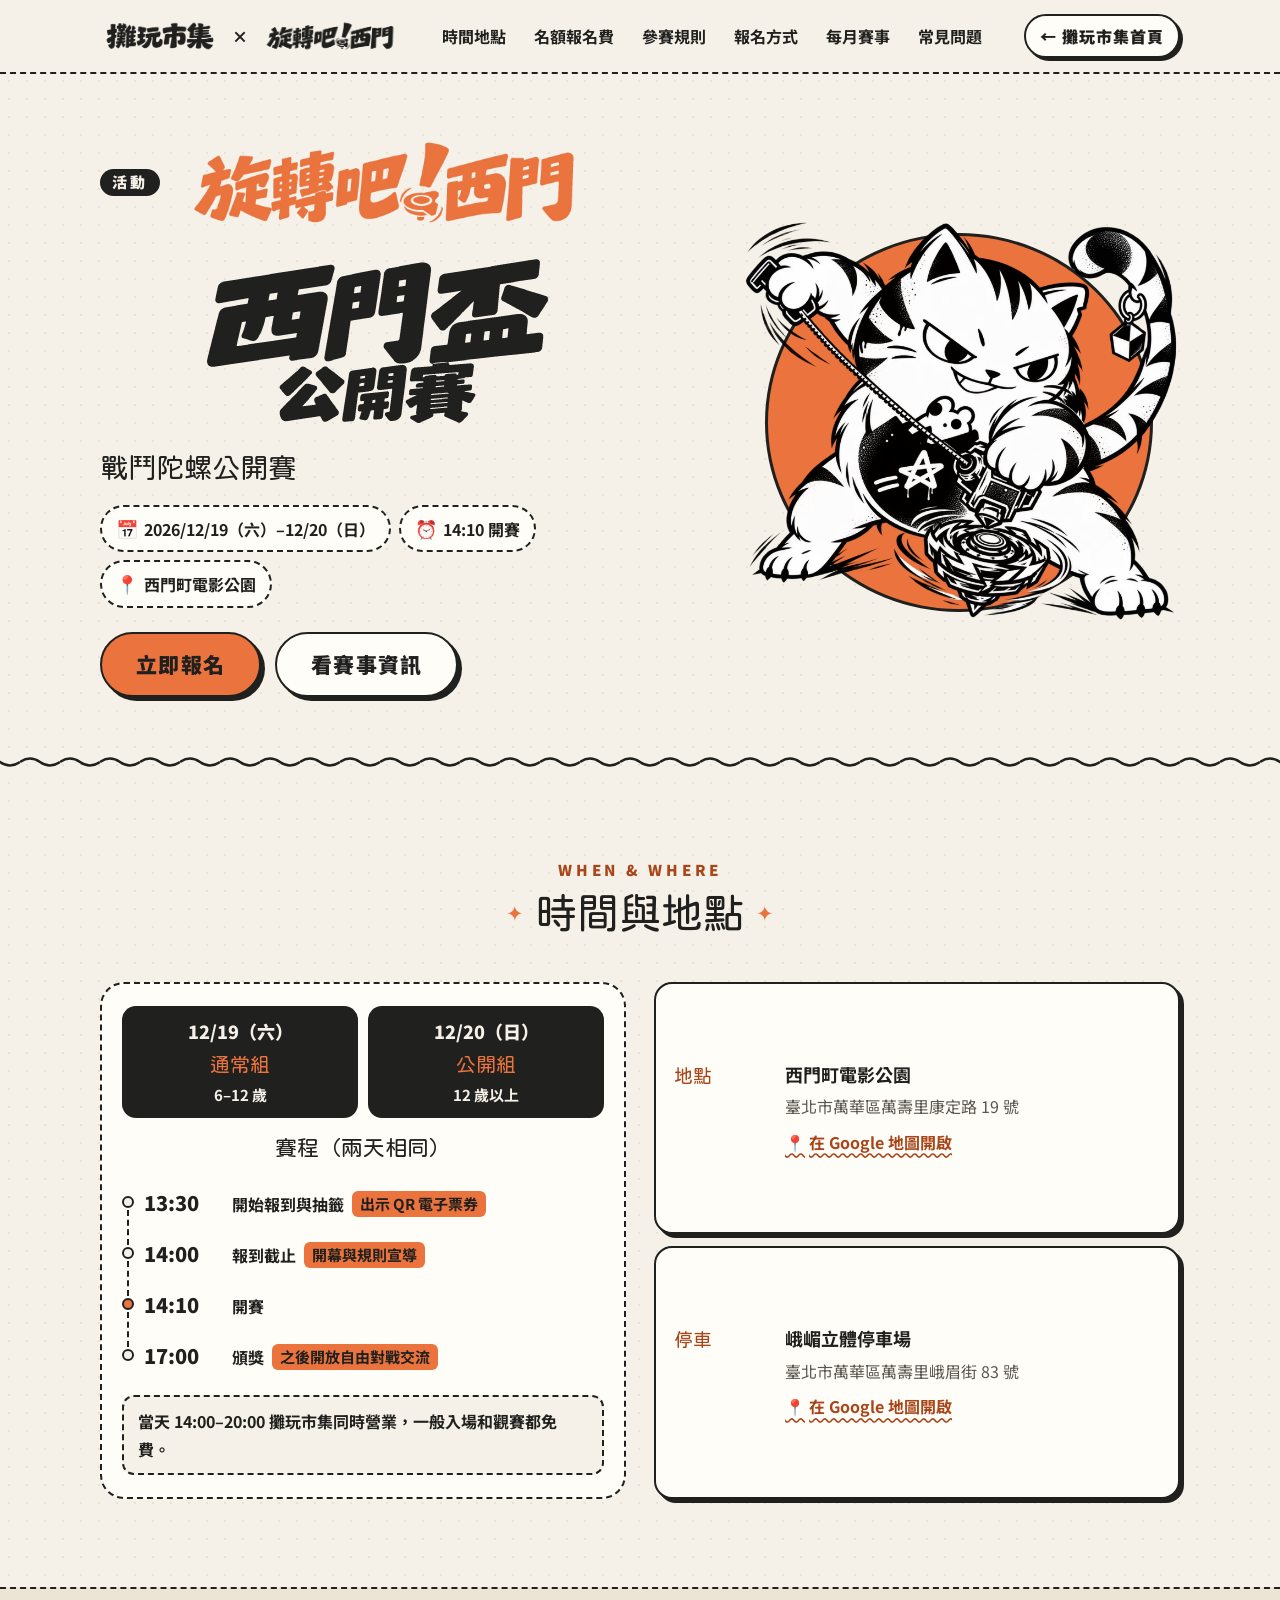
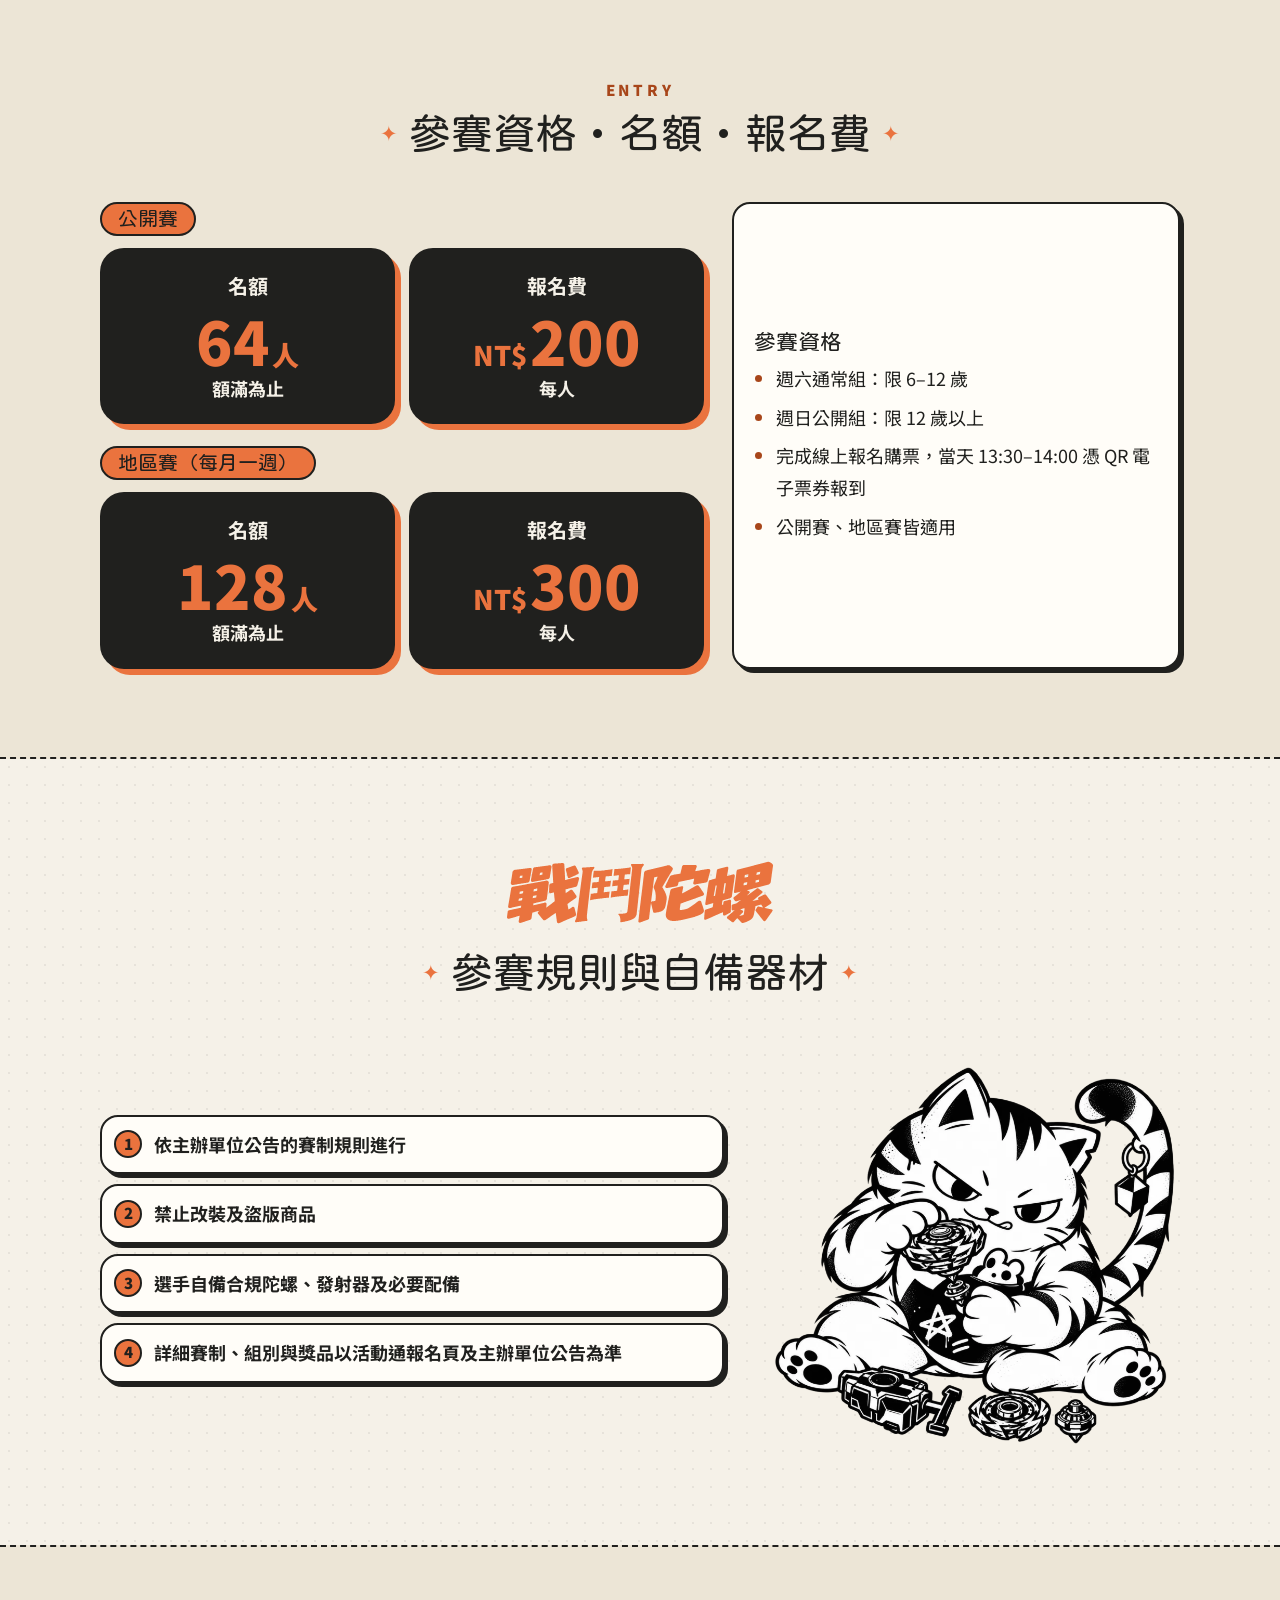
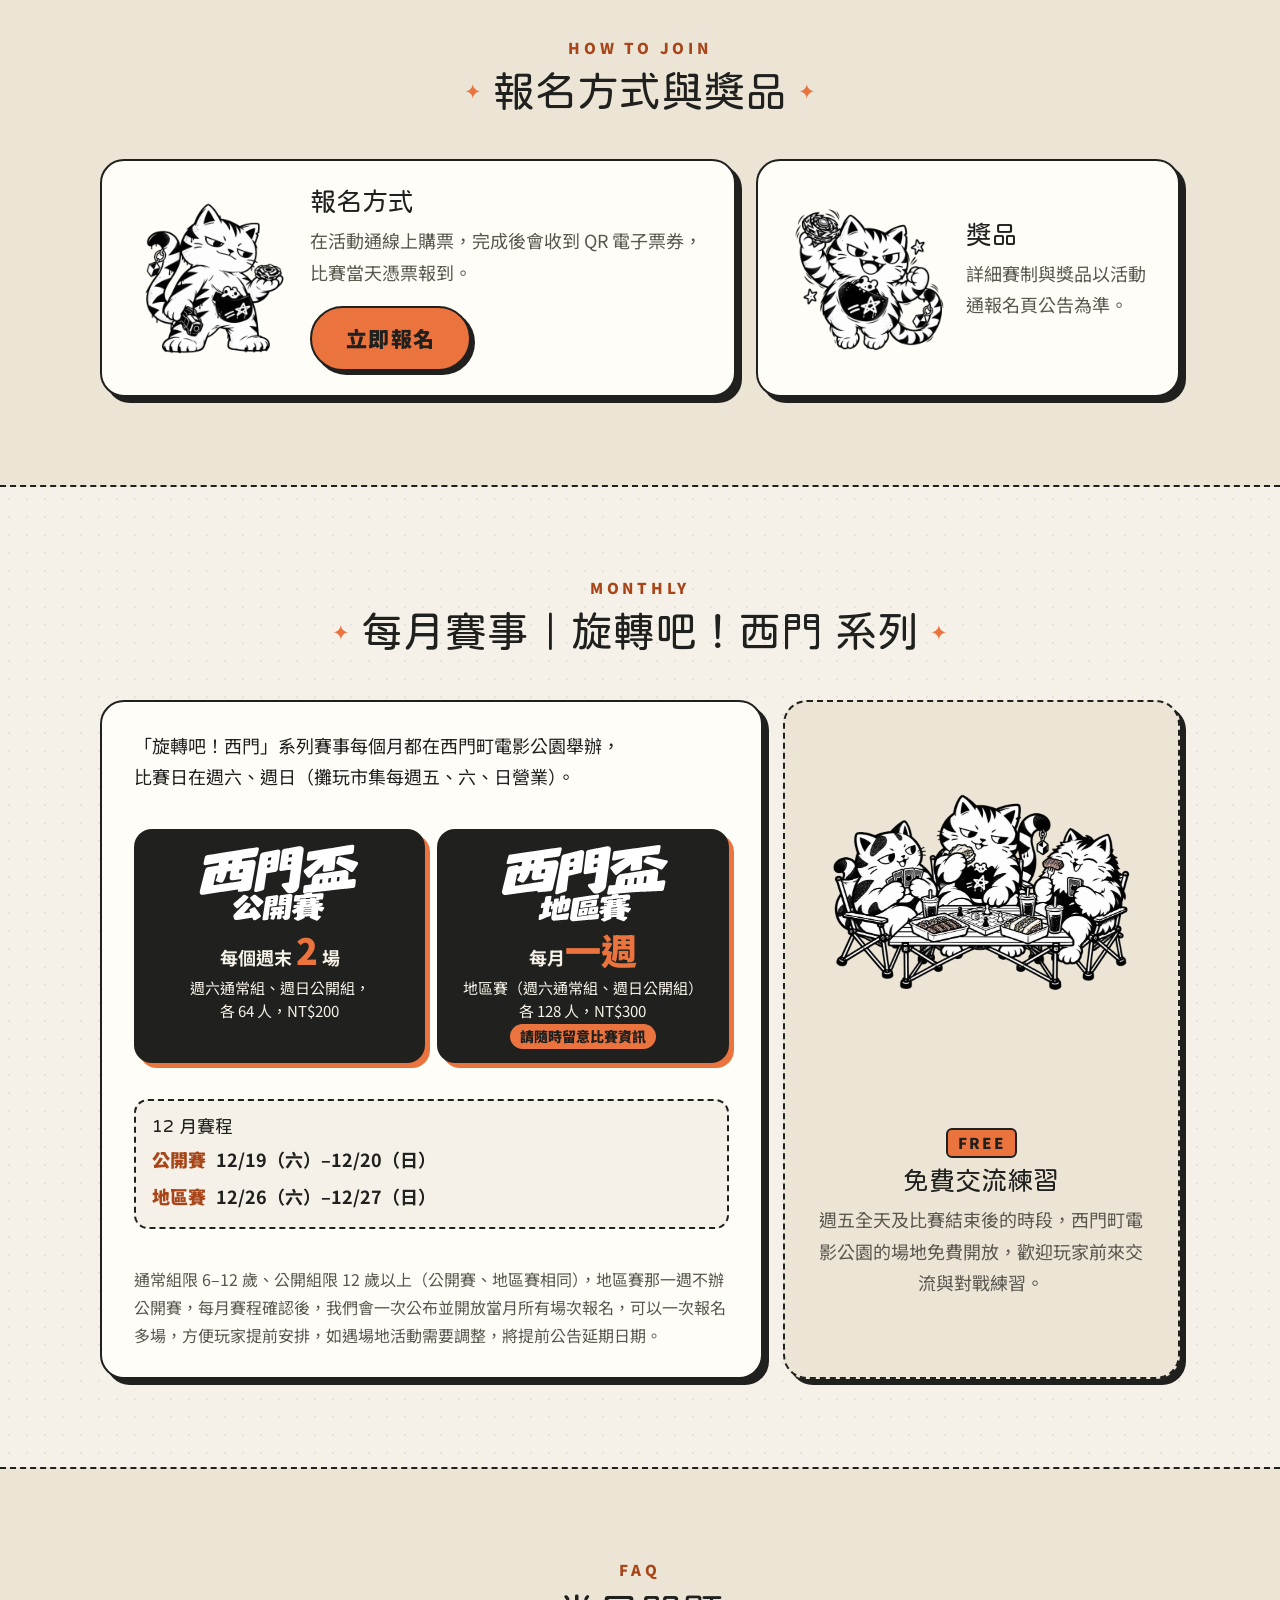
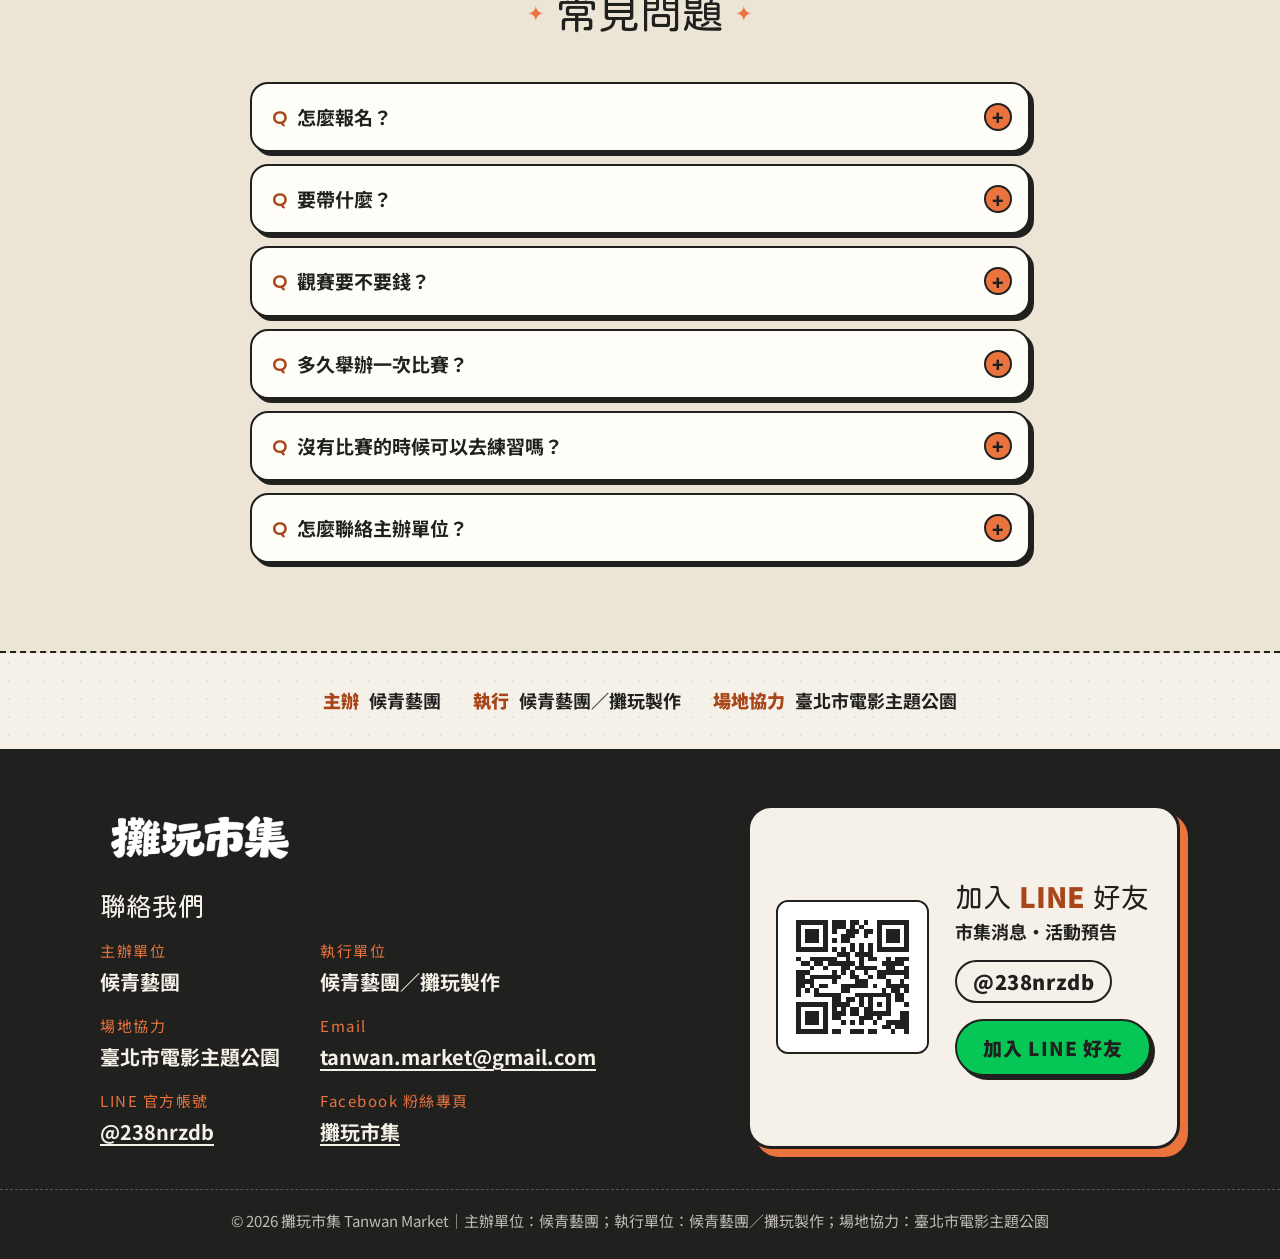
==== commit 29ff14dc: "換上公開賽、地區賽新字卡與分享預覽圖 Co-Authored-By: Claude Opus 5.5 <noreply@anthropic.com>" ====
--- a/cup/index.html
+++ b/cup/index.html
@@ -5,7 +5,7 @@
   <meta name="viewport" content="width=device-width, initial-scale=1">
 
   <title>旋轉吧！西門｜西門盃公開賽 戰鬥陀螺 12/19（六）–12/20（日）｜攤玩市集</title>
-  <meta name="description" content="旋轉吧！西門｜西門盃公開賽，2026/12/19（六）–12/20（日）在西門町電影公園舉行，週六通常組（6–12 歲）、週日公開組（12 歲以上），64 人，報名費每人 NT$200，觀賽免費，活動通線上報名中，每個週末舉辦公開賽、每月一週大型賽事。">
+  <meta name="description" content="旋轉吧！西門｜西門盃公開賽，2026/12/19（六）–12/20（日）在西門町電影公園舉行，週六通常組（6–12 歲）、週日公開組（12 歲以上），64 人，報名費每人 NT$200，觀賽免費，活動通線上報名中，每個週末舉辦公開賽、每月一週地區賽。">
   <meta name="theme-color" content="#F5F1E8">
   <link rel="canonical" href="https://tanwanmarket.com/cup/">
 
@@ -168,7 +168,7 @@
             </div>
           </section>
           <section class="cup-entry-group">
-            <h3 class="cup-entry-label">大型賽事<span class="nobr">（每月一週）</span></h3>
+            <h3 class="cup-entry-label">地區賽<span class="nobr">（每月一週）</span></h3>
             <div class="cup-entry-stats">
               <article class="cup-stat">
                 <h4>名額</h4>
@@ -189,7 +189,7 @@
               <li>週六通常組：<span class="nobr">限 6–12 歲</span></li>
               <li>週日公開組：<span class="nobr">限 12 歲以上</span></li>
               <li>完成線上報名購票，當天 <span class="nobr">13:30–14:00</span> 憑 QR 電子票券報到</li>
-              <li>公開賽、大型賽事皆適用</li>
+              <li>公開賽、地區賽皆適用</li>
             </ul>
           </article>
         </div>
@@ -262,16 +262,16 @@
             <p>「旋轉吧！西門」系列賽事每個月都在西門町電影公園舉辦，<span class="nobr">比賽日在週六、週日</span>（攤玩市集每週五、六、日營業）。</p>
             <ul class="cup-monthly-types">
               <li><picture class="cup-monthly-mark"><source srcset="../assets/cup/ximen-cup-g3-white.svg" type="image/svg+xml"><img src="../assets/cup/ximen-cup-g3-white.webp" alt="西門盃公開賽" width="1200" height="400" loading="lazy"></picture><span class="cup-monthly-count">每個週末 <strong>2</strong> 場</span><span class="cup-monthly-detail">週六通常組、週日公開組，<span class="nobr">各 64 人，NT$200</span></span></li>
-              <li><picture class="cup-monthly-mark"><source srcset="../assets/cup/ximen-cup-g2-white.svg" type="image/svg+xml"><img src="../assets/cup/ximen-cup-g2-white.webp" alt="西門盃大型賽事" width="1200" height="400" loading="lazy"></picture><span class="cup-monthly-count">每月<strong>一週</strong></span><span class="cup-monthly-detail">大型賽事<span class="nobr">（週六通常組、週日公開組）</span><br><span class="nobr">各 128 人，NT$300</span></span><span class="cup-monthly-tip">請隨時留意比賽資訊</span></li>
+              <li><picture class="cup-monthly-mark"><source srcset="../assets/cup/ximen-cup-g2-white.svg" type="image/svg+xml"><img src="../assets/cup/ximen-cup-g2-white.webp" alt="西門盃地區賽" width="1200" height="400" loading="lazy"></picture><span class="cup-monthly-count">每月<strong>一週</strong></span><span class="cup-monthly-detail">地區賽<span class="nobr">（週六通常組、週日公開組）</span><br><span class="nobr">各 128 人，NT$300</span></span><span class="cup-monthly-tip">請隨時留意比賽資訊</span></li>
             </ul>
             <div class="cup-month-plan">
               <h3>12 月賽程</h3>
               <ul>
                 <li><span class="cup-month-type">公開賽</span><span><span class="nobr">12/19（六）–12/20（日）</span></span></li>
-                <li><span class="cup-month-type">大型賽事</span><span class="nobr">12/26（六）–12/27（日）</span></li>
+                <li><span class="cup-month-type">地區賽</span><span class="nobr">12/26（六）–12/27（日）</span></li>
               </ul>
             </div>
-            <p class="cup-monthly-note">通常組<span class="nobr">限 6–12 歲</span>、公開組<span class="nobr">限 12 歲以上</span>（公開賽、大型賽事相同），大型賽事那一週不辦公開賽，每月賽程確認後，我們會一次公布並開放當月所有場次報名，可以一次報名多場，方便玩家提前安排，如遇場地活動需要調整，將提前公告延期日期。</p>
+            <p class="cup-monthly-note">通常組<span class="nobr">限 6–12 歲</span>、公開組<span class="nobr">限 12 歲以上</span>（公開賽、地區賽相同），地區賽那一週不辦公開賽，每月賽程確認後，我們會一次公布並開放當月所有場次報名，可以一次報名多場，方便玩家提前安排，如遇場地活動需要調整，將提前公告延期日期。</p>
           </article>
           <article class="cup-card cup-practice">
             <img class="cup-card-cat cup-practice-art" src="../assets/cup/cat-friends-camp.webp" alt="攤玩貓和朋友在露營桌邊吃東西、玩桌遊" width="900" height="675" loading="lazy">
@@ -308,7 +308,7 @@
           </details>
           <details class="faq">
             <summary>多久舉辦一次比賽？</summary>
-            <div class="faq-body"><p>每個週末都有比賽：週六通常組、週日公開組各 1 場公開賽；每月一週舉辦大型賽事（週六通常組、週日公開組），該週不辦公開賽，通常組<span class="nobr">限 6–12 歲</span>、公開組<span class="nobr">限 12 歲以上</span>，當月賽程確認後會一次開放報名，可以一次報名多場，請追蹤 LINE 官方帳號 <a href="https://line.me/R/ti/p/@238nrzdb" target="_blank" rel="noopener">@238nrzdb<span class="sr-only">（另開新分頁）</span></a> 取得最新公告。</p></div>
+            <div class="faq-body"><p>每個週末都有比賽：週六通常組、週日公開組各 1 場公開賽；每月一週舉辦地區賽（週六通常組、週日公開組），該週不辦公開賽，通常組<span class="nobr">限 6–12 歲</span>、公開組<span class="nobr">限 12 歲以上</span>，當月賽程確認後會一次開放報名，可以一次報名多場，請追蹤 LINE 官方帳號 <a href="https://line.me/R/ti/p/@238nrzdb" target="_blank" rel="noopener">@238nrzdb<span class="sr-only">（另開新分頁）</span></a> 取得最新公告。</p></div>
           </details>
           <details class="faq">
             <summary>沒有比賽的時候可以去練習嗎？</summary>
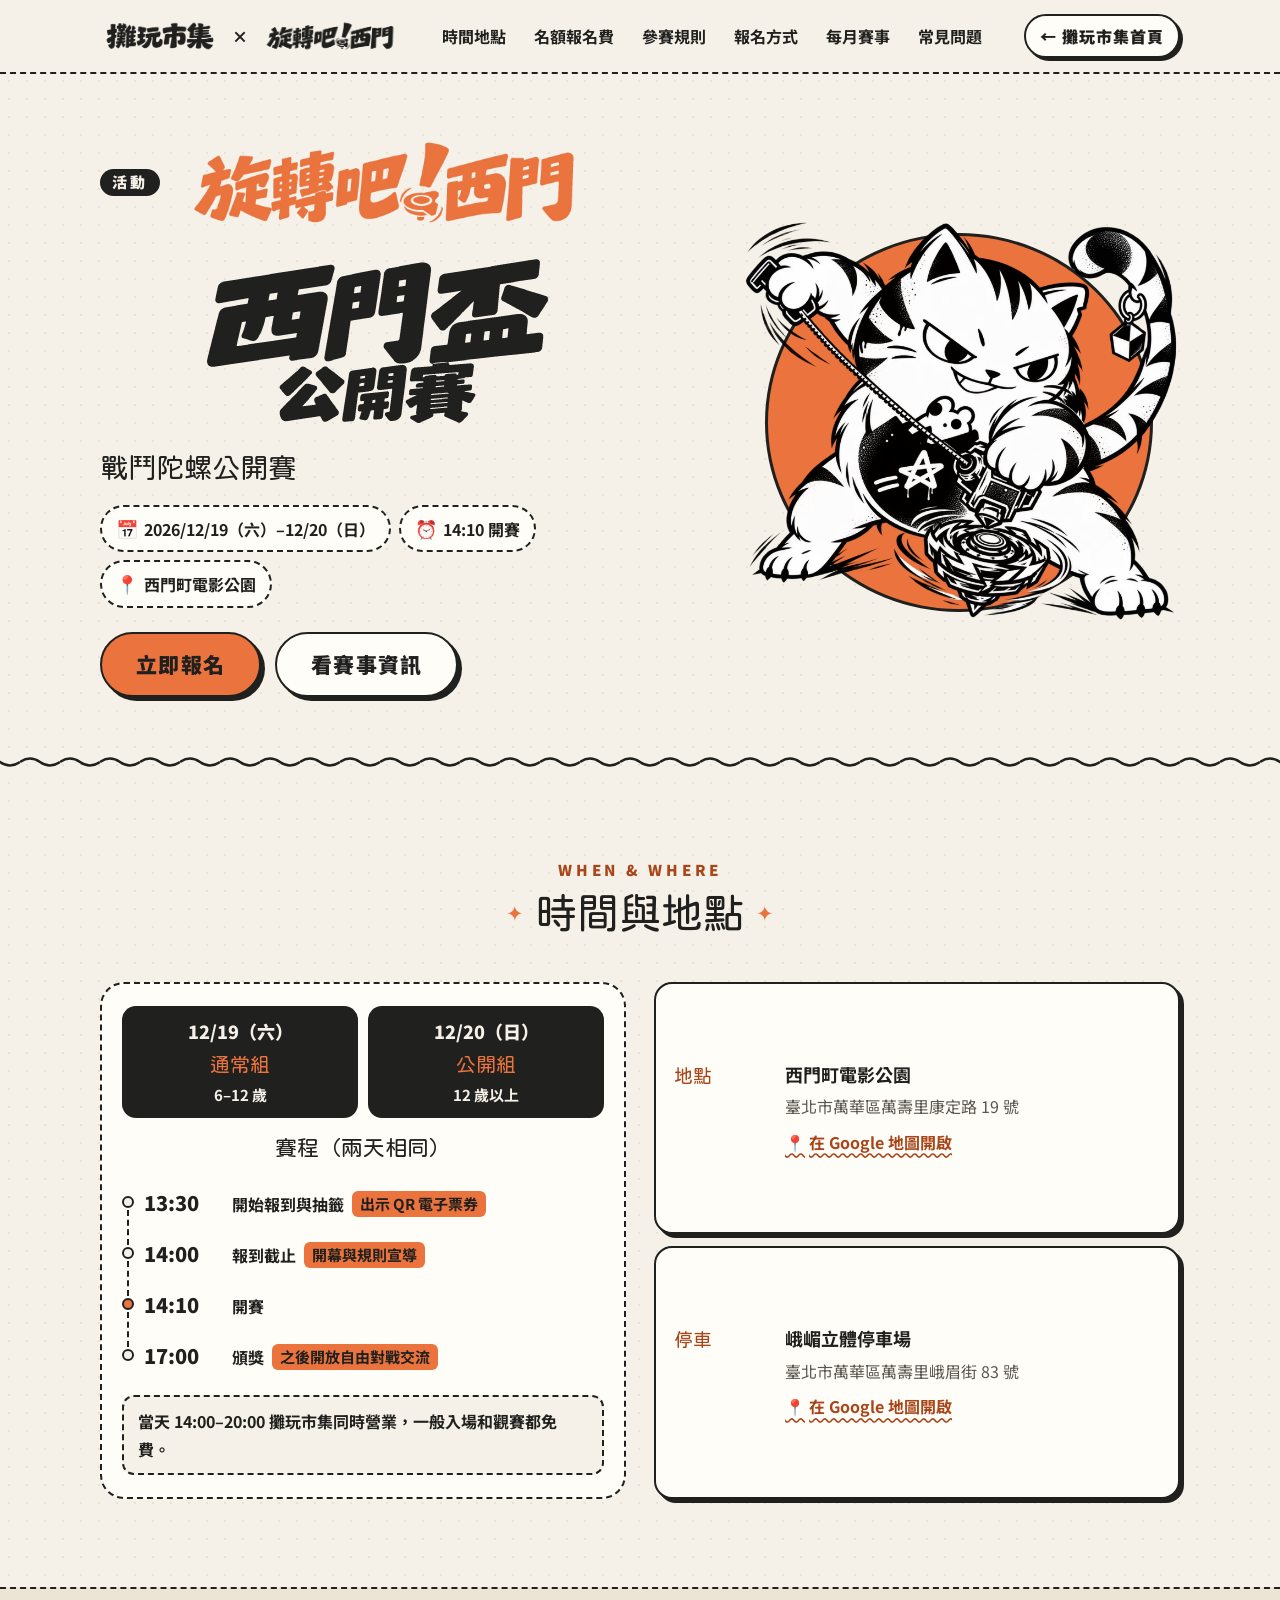
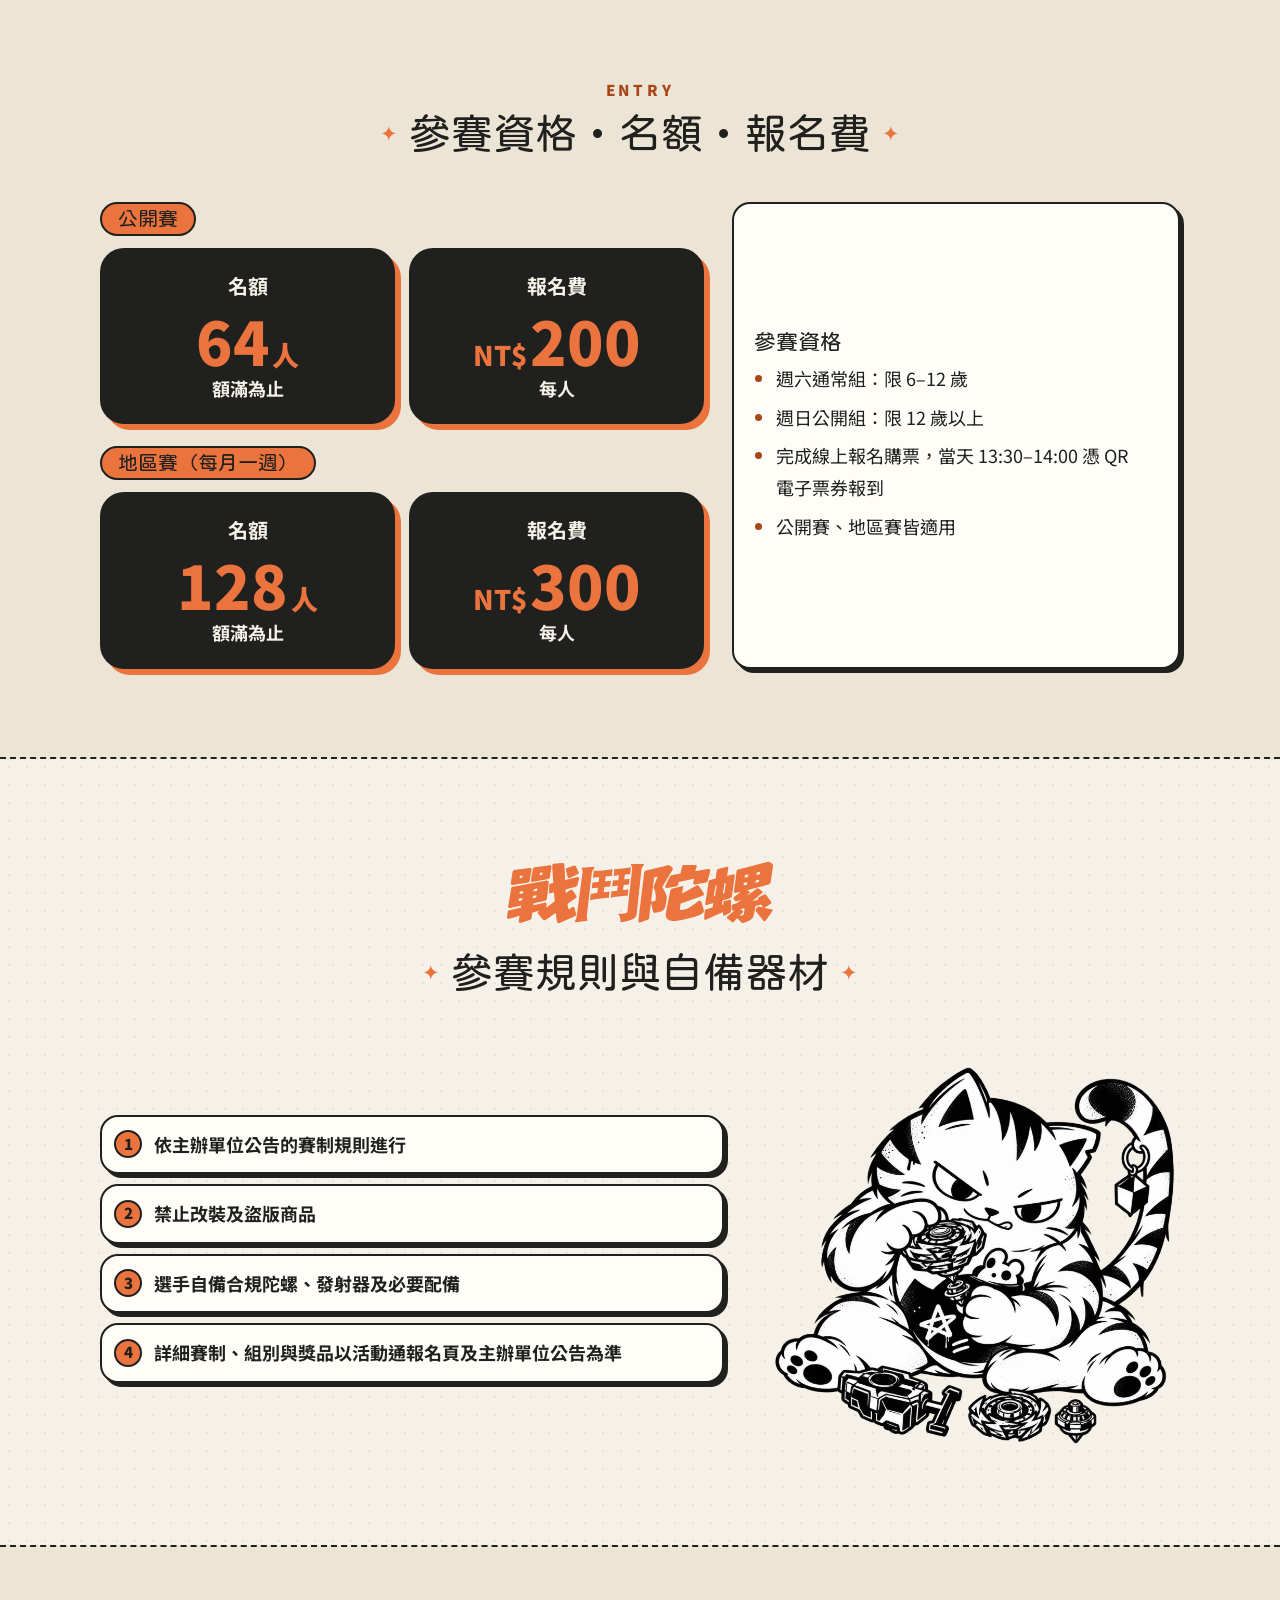
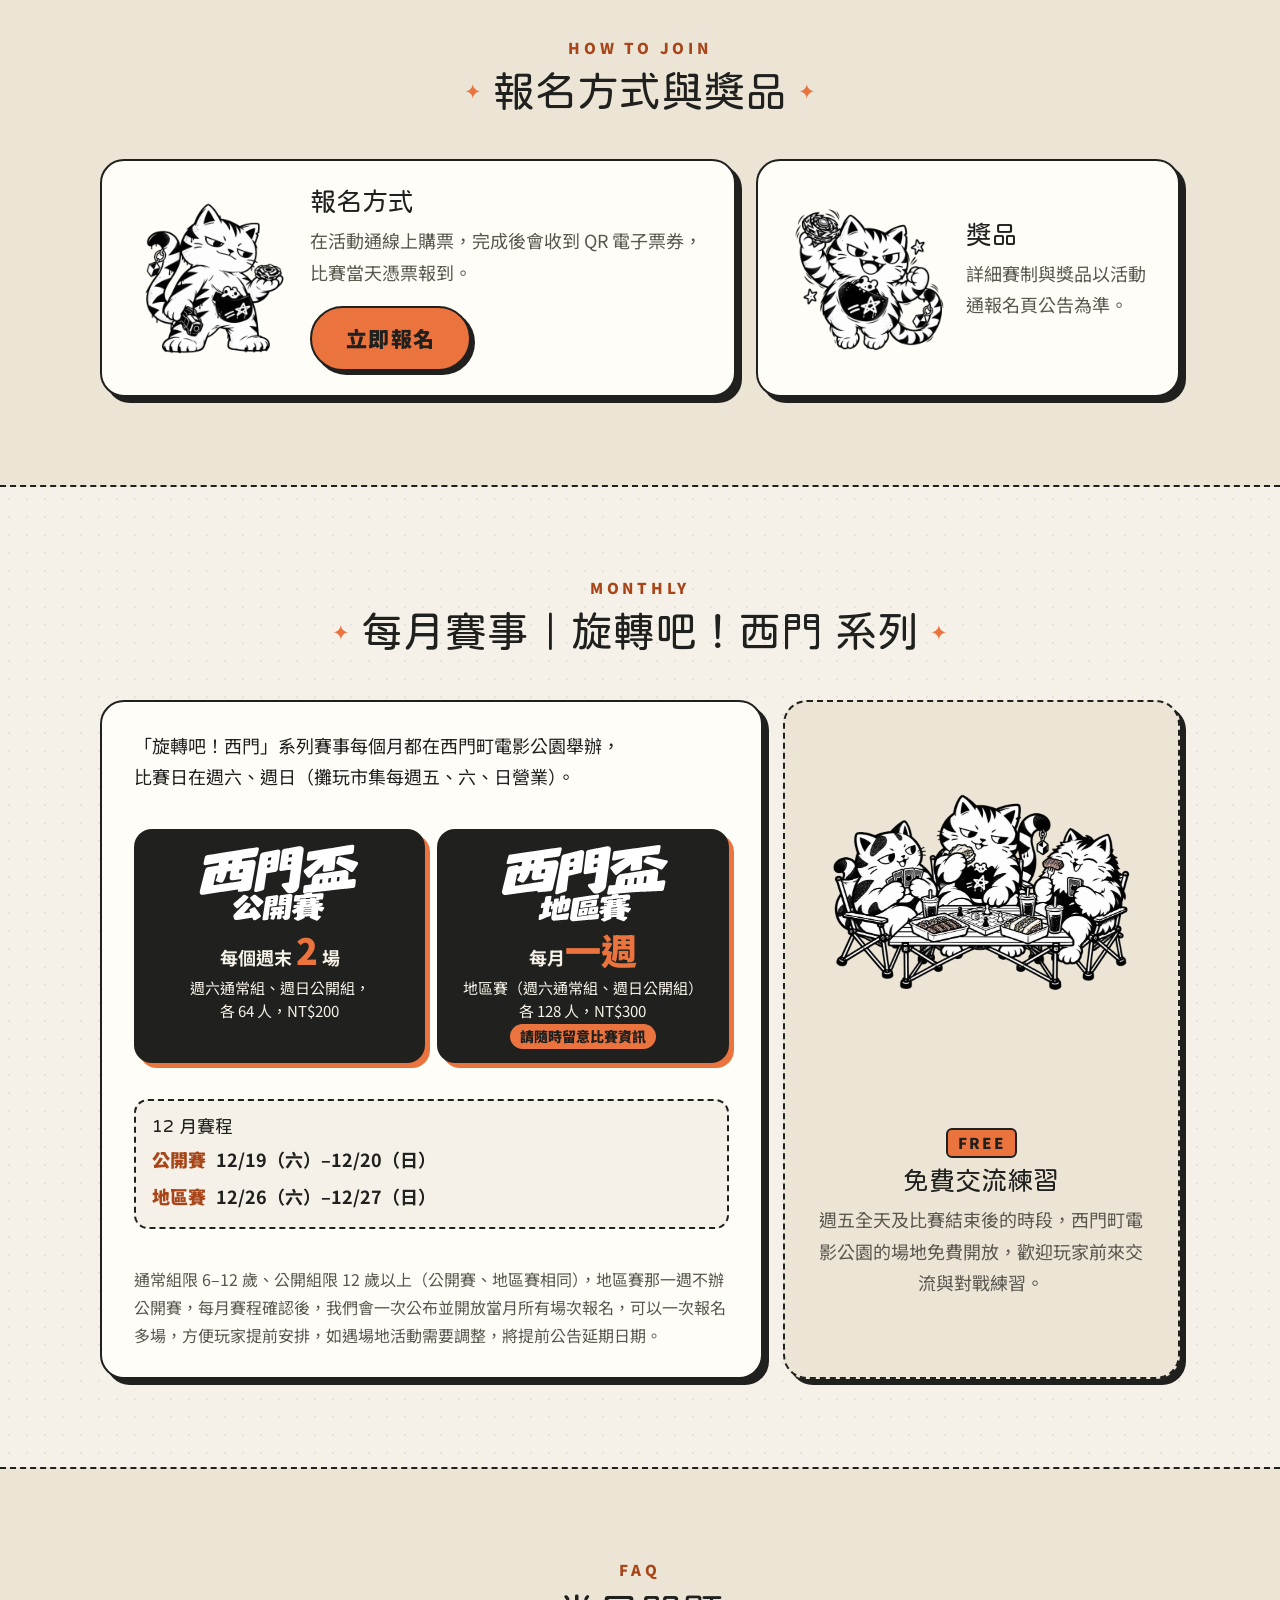
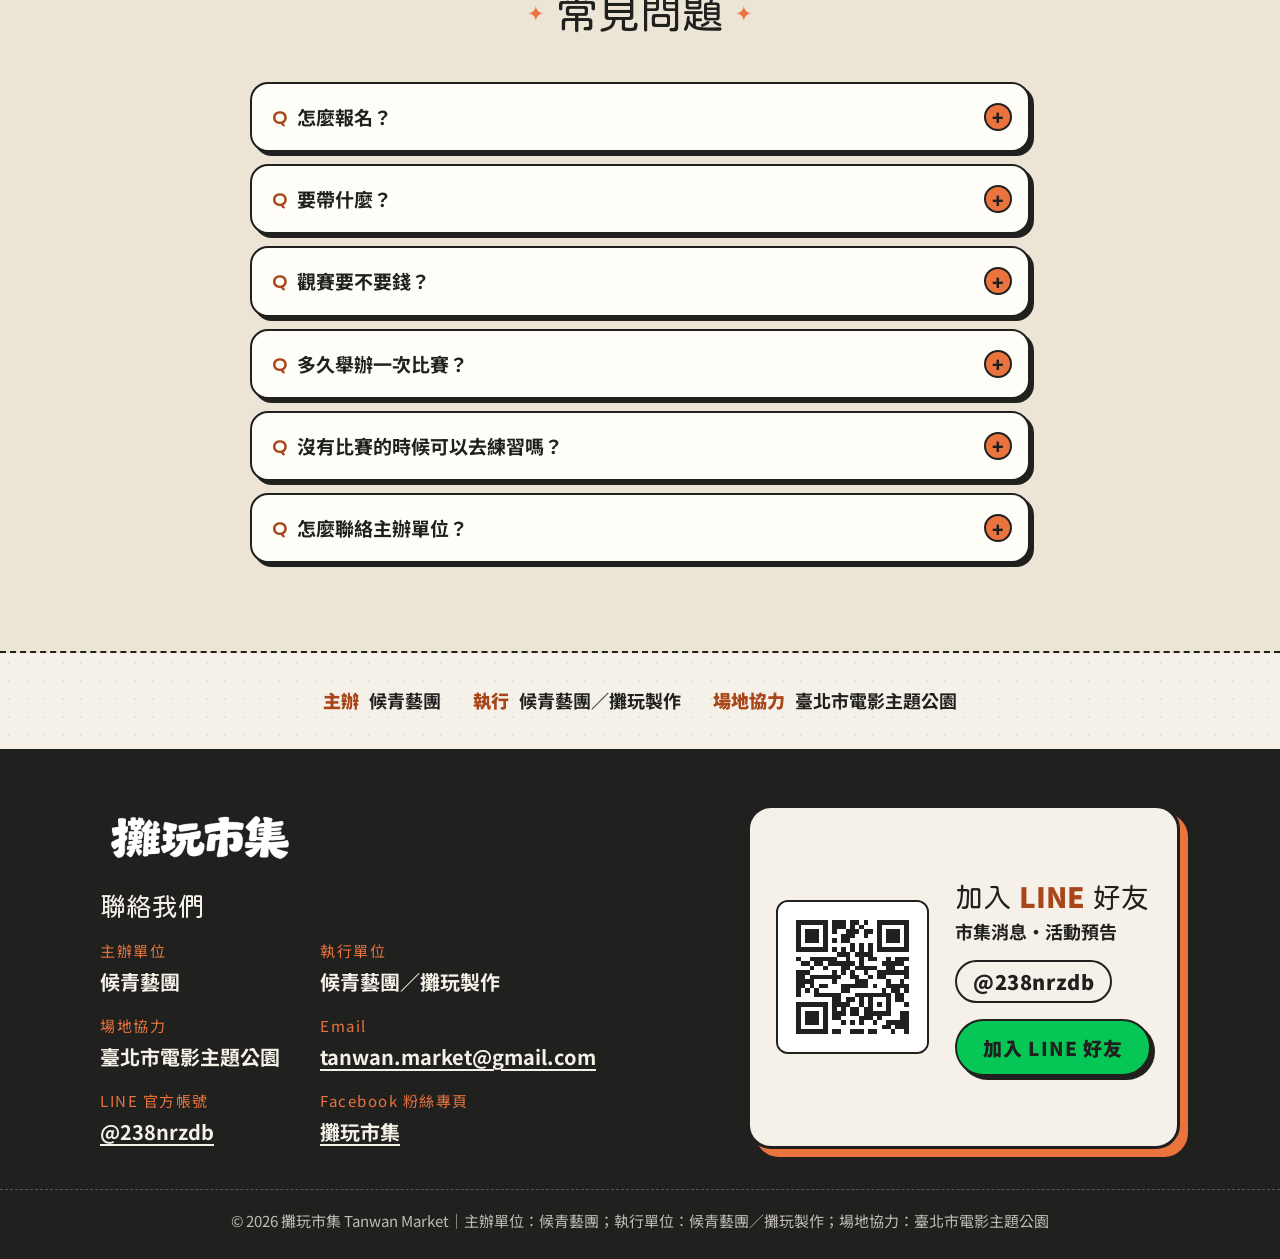
==== commit 2d6d4c2e: "修正手機版西門盃報名按鈕、日期斷行與幾處文字斷行 Co-Authored-By: Claude Opus 5.5 <noreply@anthropic.com>" ====
--- a/cup/index.html
+++ b/cup/index.html
@@ -188,7 +188,7 @@
             <ul>
               <li>週六通常組：<span class="nobr">限 6–12 歲</span></li>
               <li>週日公開組：<span class="nobr">限 12 歲以上</span></li>
-              <li>完成線上報名購票，當天 <span class="nobr">13:30–14:00</span> 憑 QR 電子票券報到</li>
+              <li>完成線上報名購票，當天 <span class="nobr">13:30–14:00</span> 憑 QR <span class="nobr">電子票券報到</span></li>
               <li>公開賽、地區賽皆適用</li>
             </ul>
           </article>
@@ -209,7 +209,7 @@
 
         <div class="cup-rules">
           <ul class="cup-rule-list">
-            <li>依主辦單位公告的賽制規則進行</li>
+            <li>依主辦單位公告的<span class="nobr">賽制規則進行</span></li>
             <li>禁止改裝及盜版商品</li>
             <li>選手自備合規陀螺、發射器及必要配備</li>
             <li>詳細賽制、組別與獎品以活動通報名頁及主辦單位公告為準</li>
@@ -234,7 +234,7 @@
             <img class="cup-card-cat" src="../assets/cup/cat-challenge.webp" alt="攤玩貓拿著戰鬥陀螺，準備賽前挑戰" width="800" height="800" loading="lazy">
             <div>
               <h3>報名方式</h3>
-              <p>在活動通線上購票，完成後會收到 QR 電子票券，比賽當天憑票報到。</p>
+              <p>在活動通線上購票，完成後會收到 QR 電子票券，比賽當天<span class="nobr">憑票報到。</span></p>
               <a class="btn btn-lg" href="https://www.accupass.com/go/ximencup" target="_blank" rel="noopener">立即報名<span class="sr-only">（另開新分頁）</span></a>
             </div>
           </article>
@@ -311,7 +311,7 @@
             <div class="faq-body"><p>每個週末都有比賽：週六通常組、週日公開組各 1 場公開賽；每月一週舉辦地區賽（週六通常組、週日公開組），該週不辦公開賽，通常組<span class="nobr">限 6–12 歲</span>、公開組<span class="nobr">限 12 歲以上</span>，當月賽程確認後會一次開放報名，可以一次報名多場，請追蹤 LINE 官方帳號 <a href="https://line.me/R/ti/p/@238nrzdb" target="_blank" rel="noopener">@238nrzdb<span class="sr-only">（另開新分頁）</span></a> 取得最新公告。</p></div>
           </details>
           <details class="faq">
-            <summary>沒有比賽的時候可以去練習嗎？</summary>
+            <summary>沒有比賽的時候<span class="nobr">可以去練習嗎？</span></summary>
             <div class="faq-body"><p>可以，週五全天及比賽結束後的時段，西門町電影公園的場地免費開放，歡迎來交流與對戰練習。</p></div>
           </details>
           <details class="faq">
--- a/styles.css
+++ b/styles.css
@@ -181,6 +181,10 @@
   text-decoration: none;
 }
 .header-nav a:hover { background: var(--paper-deep); }
+.header-nav a, .header-inner > .btn { white-space: nowrap; }
+@media (min-width: 960px) and (max-width: 1199px) {
+  .header-nav li:not(.nav-cup) { display: none; }
+}
 
 /* ---------- hero ---------- */
 .hero {
@@ -315,7 +319,22 @@
   overflow: hidden;
   transition: transform .15s ease, box-shadow .15s ease;
 }
-.cup-promo-card:hover { transform: translate(-2px, -2px); box-shadow: 10px 10px 0 var(--ink); }
+.cup-promo-open {
+  display: inline-block;
+  margin: 14px 0 16px;
+  padding: 2px 12px;
+  background: var(--ink);
+  color: var(--white);
+  border-radius: 999px;
+  font-size: .9375rem;
+  font-weight: 900;
+  letter-spacing: .06em;
+}
+.cup-promo-actions { display: flex; flex-wrap: wrap; gap: 12px; justify-content: center; margin: 0 0 14px; }
+/* 黑底按鈕用米白陰影，避免和黑色陰影黏成一團 */
+.cup-promo-signup { background: var(--ink); color: var(--white); box-shadow: 4px 4px 0 var(--white); }
+.cup-promo-signup:hover { background: var(--ink); color: var(--white); box-shadow: 6px 6px 0 var(--white); }
+.cup-promo-signup:active { box-shadow: 1px 1px 0 var(--white); }
 .cup-promo-text p { margin: 0; }
 .cup-promo-title { margin: 14px auto 6px; }
 .cup-promo-title img { width: min(100%, 440px); margin: 0 auto; }
@@ -945,6 +964,7 @@
   .cup-promo-title { grid-area: title; margin: 10px 0 0; }
   .cup-promo-title img { margin: 0; }
   .cup-promo-info { grid-area: info; padding-left: 28px; border-left: 2.5px dashed var(--ink); }
+  .cup-promo-actions { justify-content: flex-start; }
   .cup-promo-meta > span:first-child { white-space: nowrap; font-size: clamp(1rem, 1.3vw, 1.1875rem); }
   .cup-promo-cat { width: 100%; margin: 0; align-self: end; }
   .info-layout { grid-template-columns: 1.1fr .9fr; gap: 40px; }
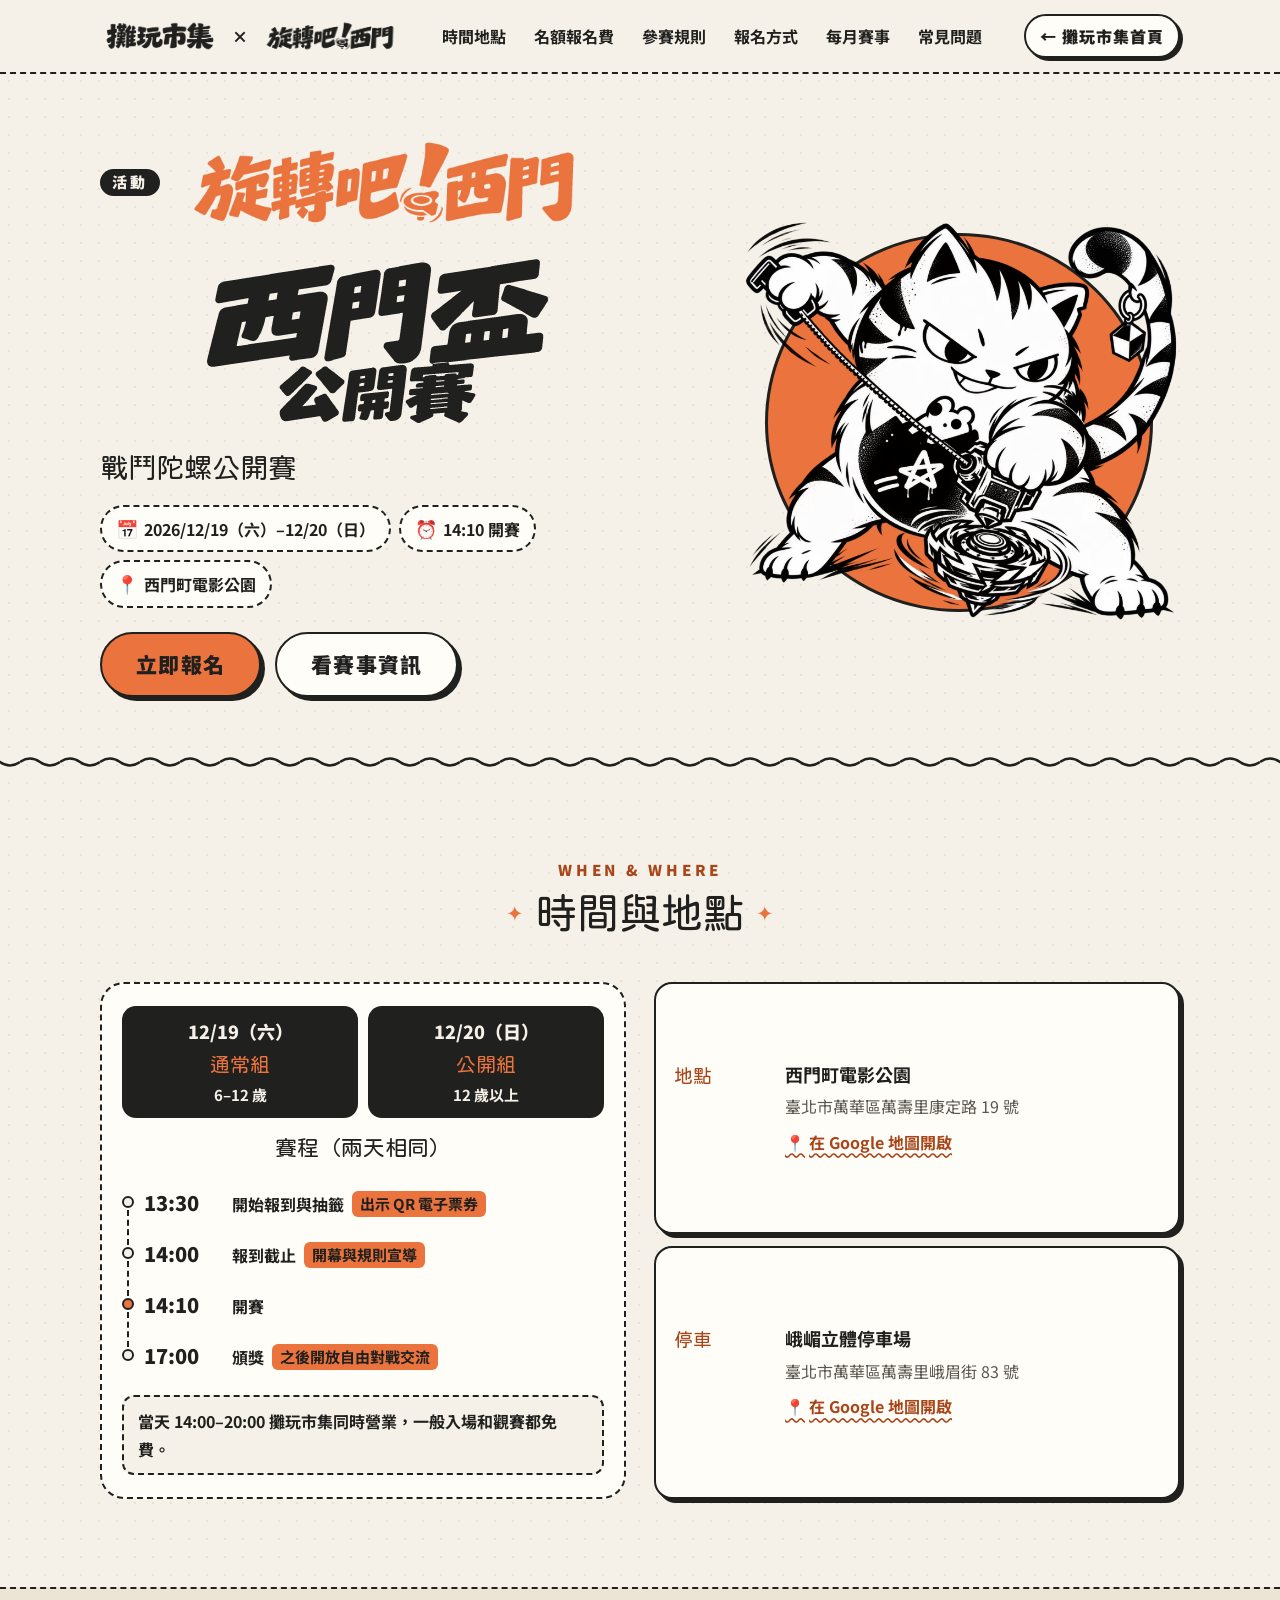
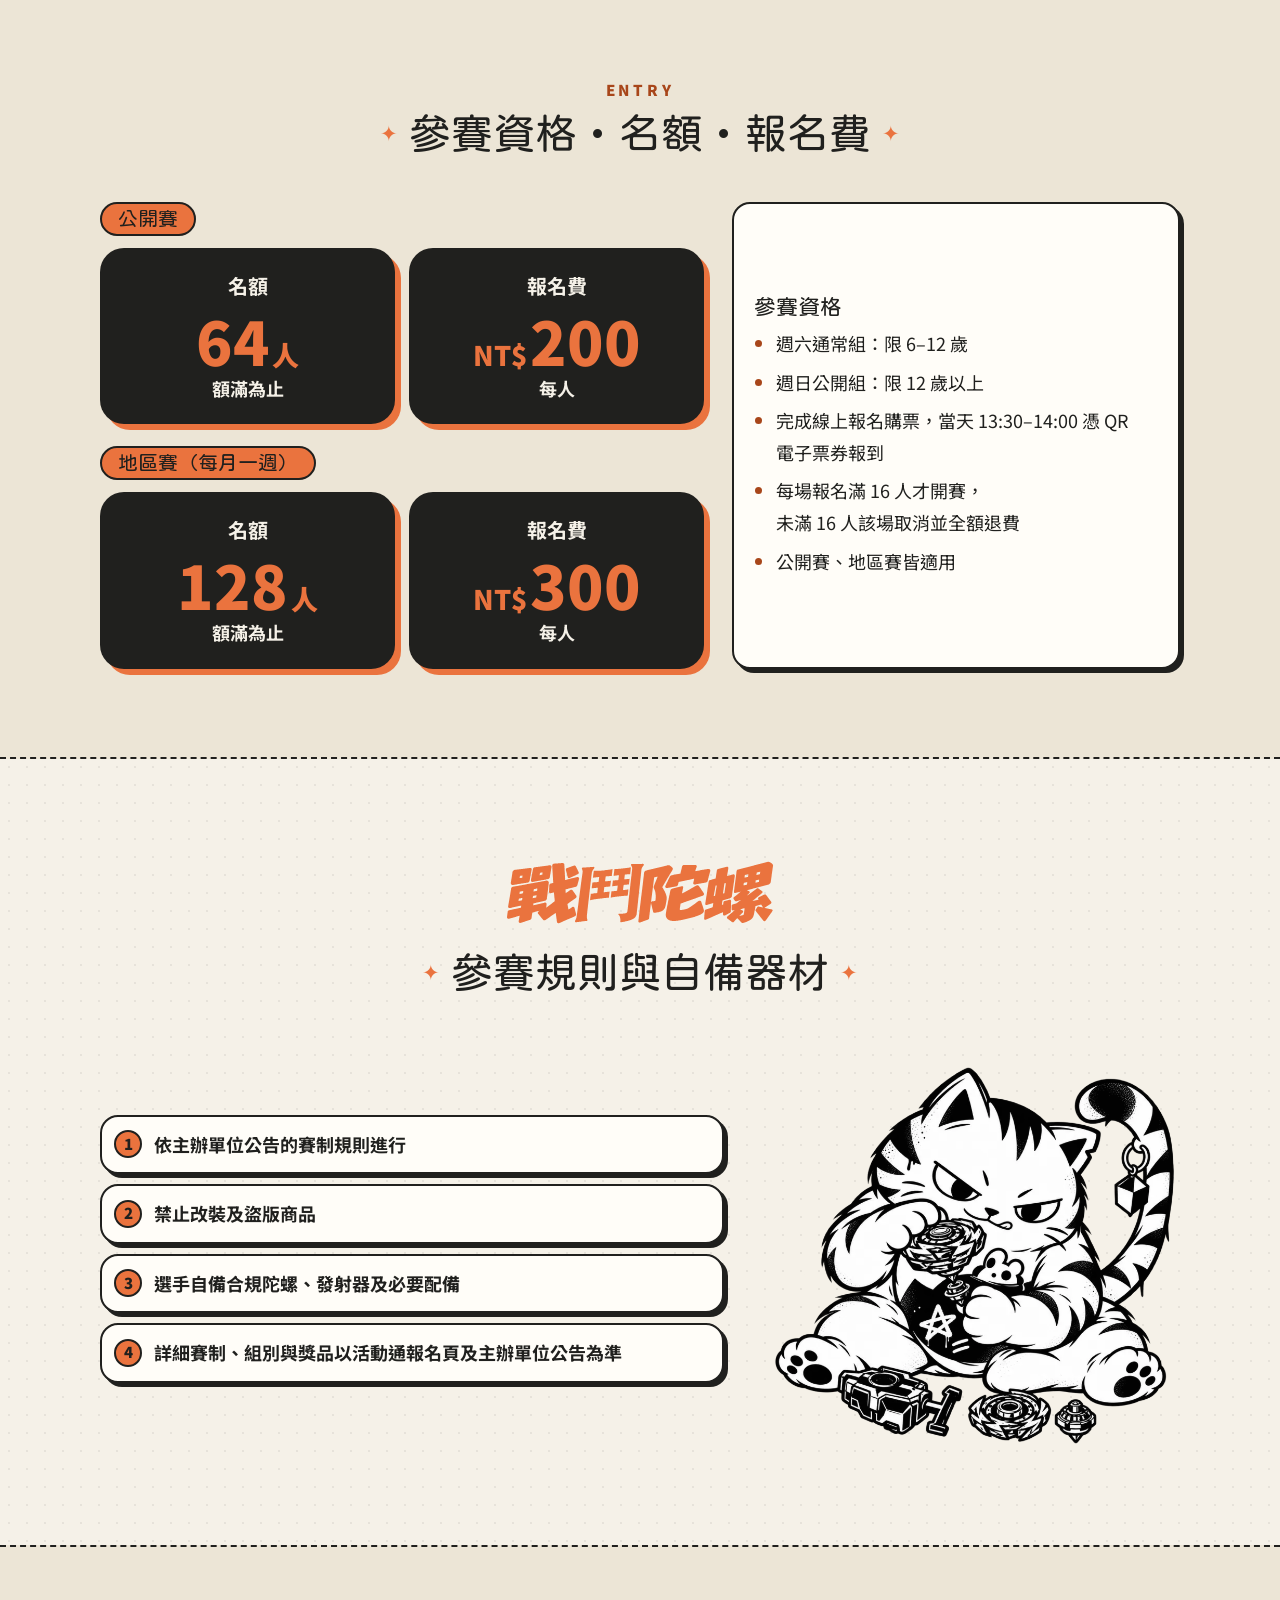
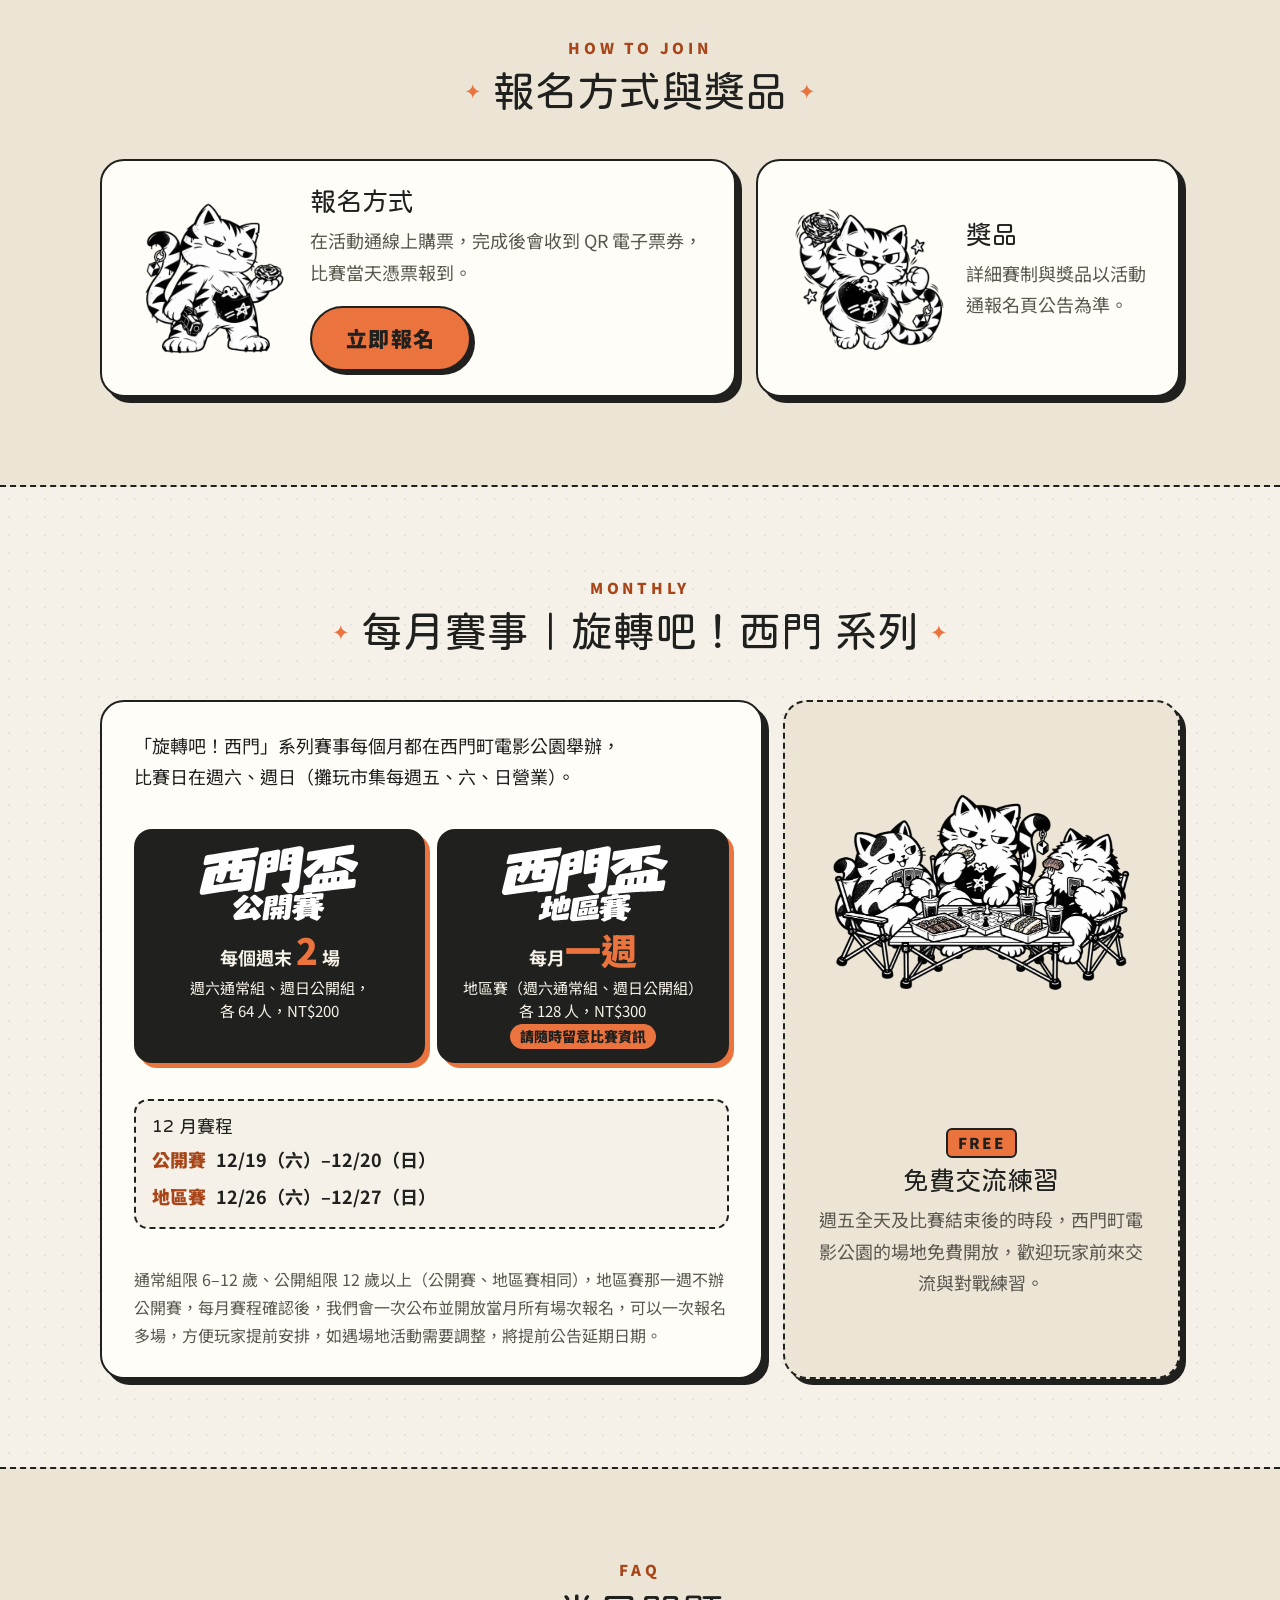
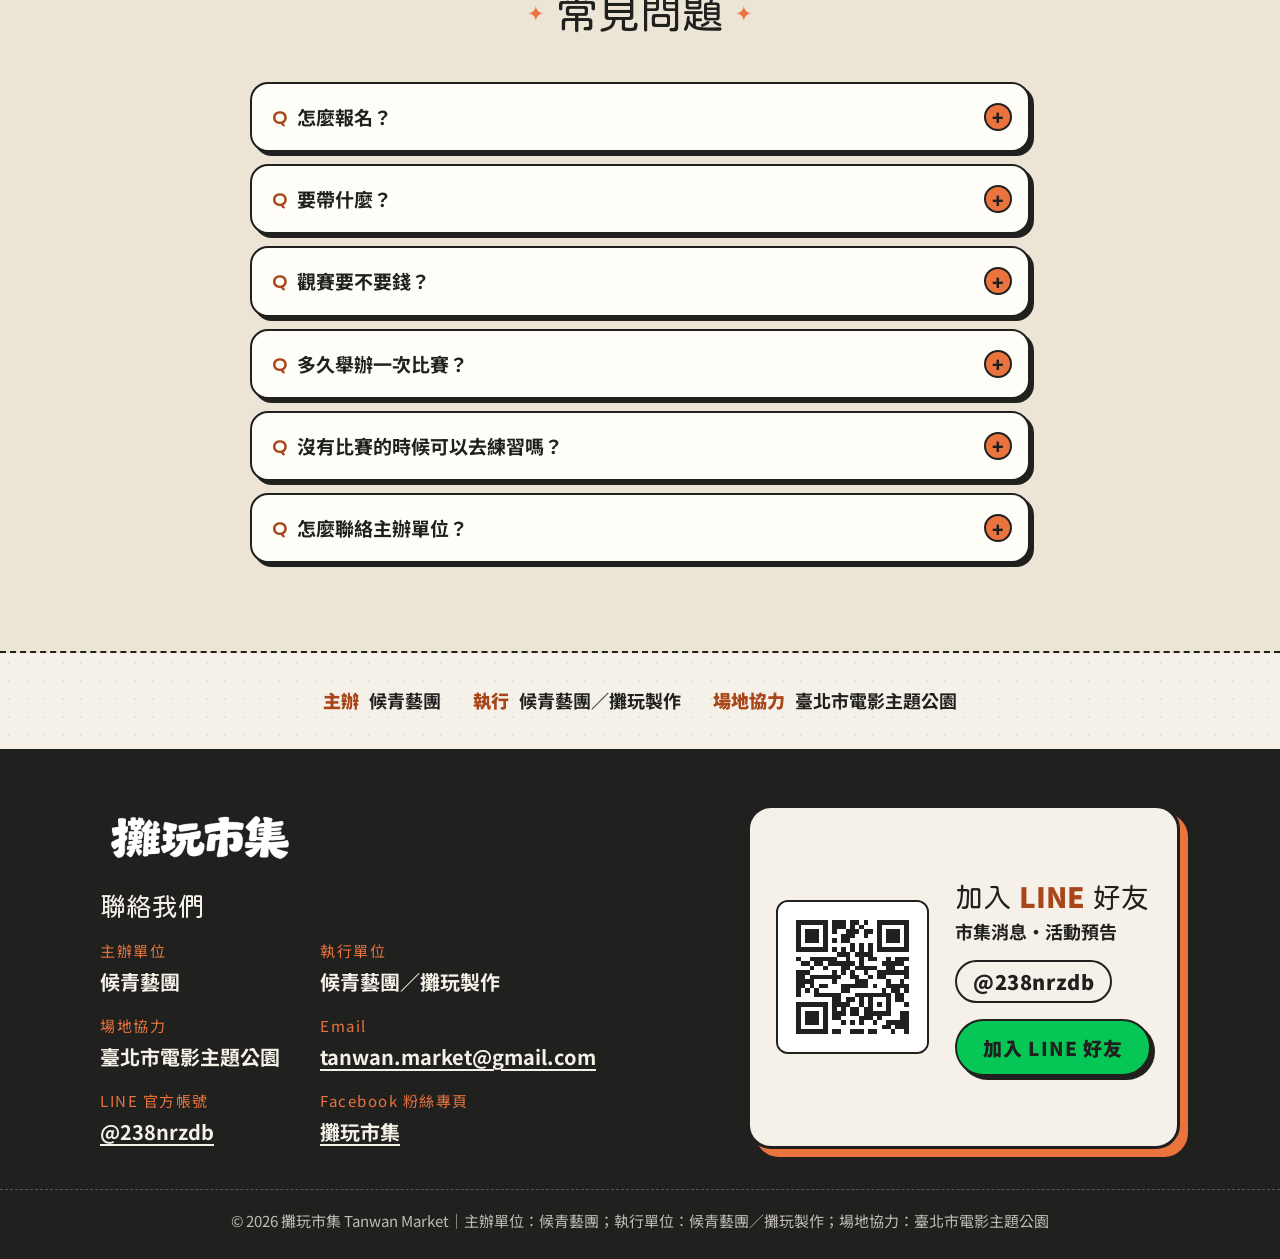
==== commit c27f737c: "比賽頁參賽資格加入開賽人數門檻 Co-Authored-By: Claude Opus 5.5 <noreply@anthropic.com>" ====
--- a/cup/index.html
+++ b/cup/index.html
@@ -189,6 +189,7 @@
               <li>週六通常組：<span class="nobr">限 6–12 歲</span></li>
               <li>週日公開組：<span class="nobr">限 12 歲以上</span></li>
               <li>完成線上報名購票，當天 <span class="nobr">13:30–14:00</span> 憑 QR <span class="nobr">電子票券報到</span></li>
+              <li>每場報名滿 16 人才開賽，<span class="nobr">未滿 16 人該場取消並全額退費</span></li>
               <li>公開賽、地區賽皆適用</li>
             </ul>
           </article>
--- a/styles.css
+++ b/styles.css
@@ -331,11 +331,16 @@
   letter-spacing: .06em;
 }
 .cup-promo-actions { display: flex; flex-wrap: wrap; gap: 12px; justify-content: center; margin: 0 0 14px; }
-/* 黑底按鈕用米白陰影，避免和黑色陰影黏成一團 */
-.cup-promo-signup { background: var(--ink); color: var(--white); box-shadow: 4px 4px 0 var(--white); }
-.cup-promo-signup:hover { background: var(--ink); color: var(--white); box-shadow: 6px 6px 0 var(--white); }
-.cup-promo-signup:active { box-shadow: 1px 1px 0 var(--white); }
+/* 黑底按鈕加米白外框，和黑色陰影分開，不會黏成一團 */
+.cup-promo-signup { background: var(--ink); color: var(--white); border-color: var(--white); }
+.cup-promo-signup:hover { background: var(--ink); color: var(--white); }
 .cup-promo-text p { margin: 0; }
+/* 要寫在上一行之後且選擇器更具體，不然間距會被歸零 */
+.cup-promo-text .cup-promo-open { margin: 16px 0 20px; }
+@media (max-width: 639px) {
+  .cup-promo-actions { flex-direction: column; align-items: center; gap: 16px; margin-bottom: 20px; }
+  .cup-promo-actions .btn { width: min(100%, 280px); }
+}
 .cup-promo-title { margin: 14px auto 6px; }
 .cup-promo-title img { width: min(100%, 440px); margin: 0 auto; }
 .cup-promo-meta { font-weight: 900; font-size: 1.1875rem; line-height: 1.5; }
